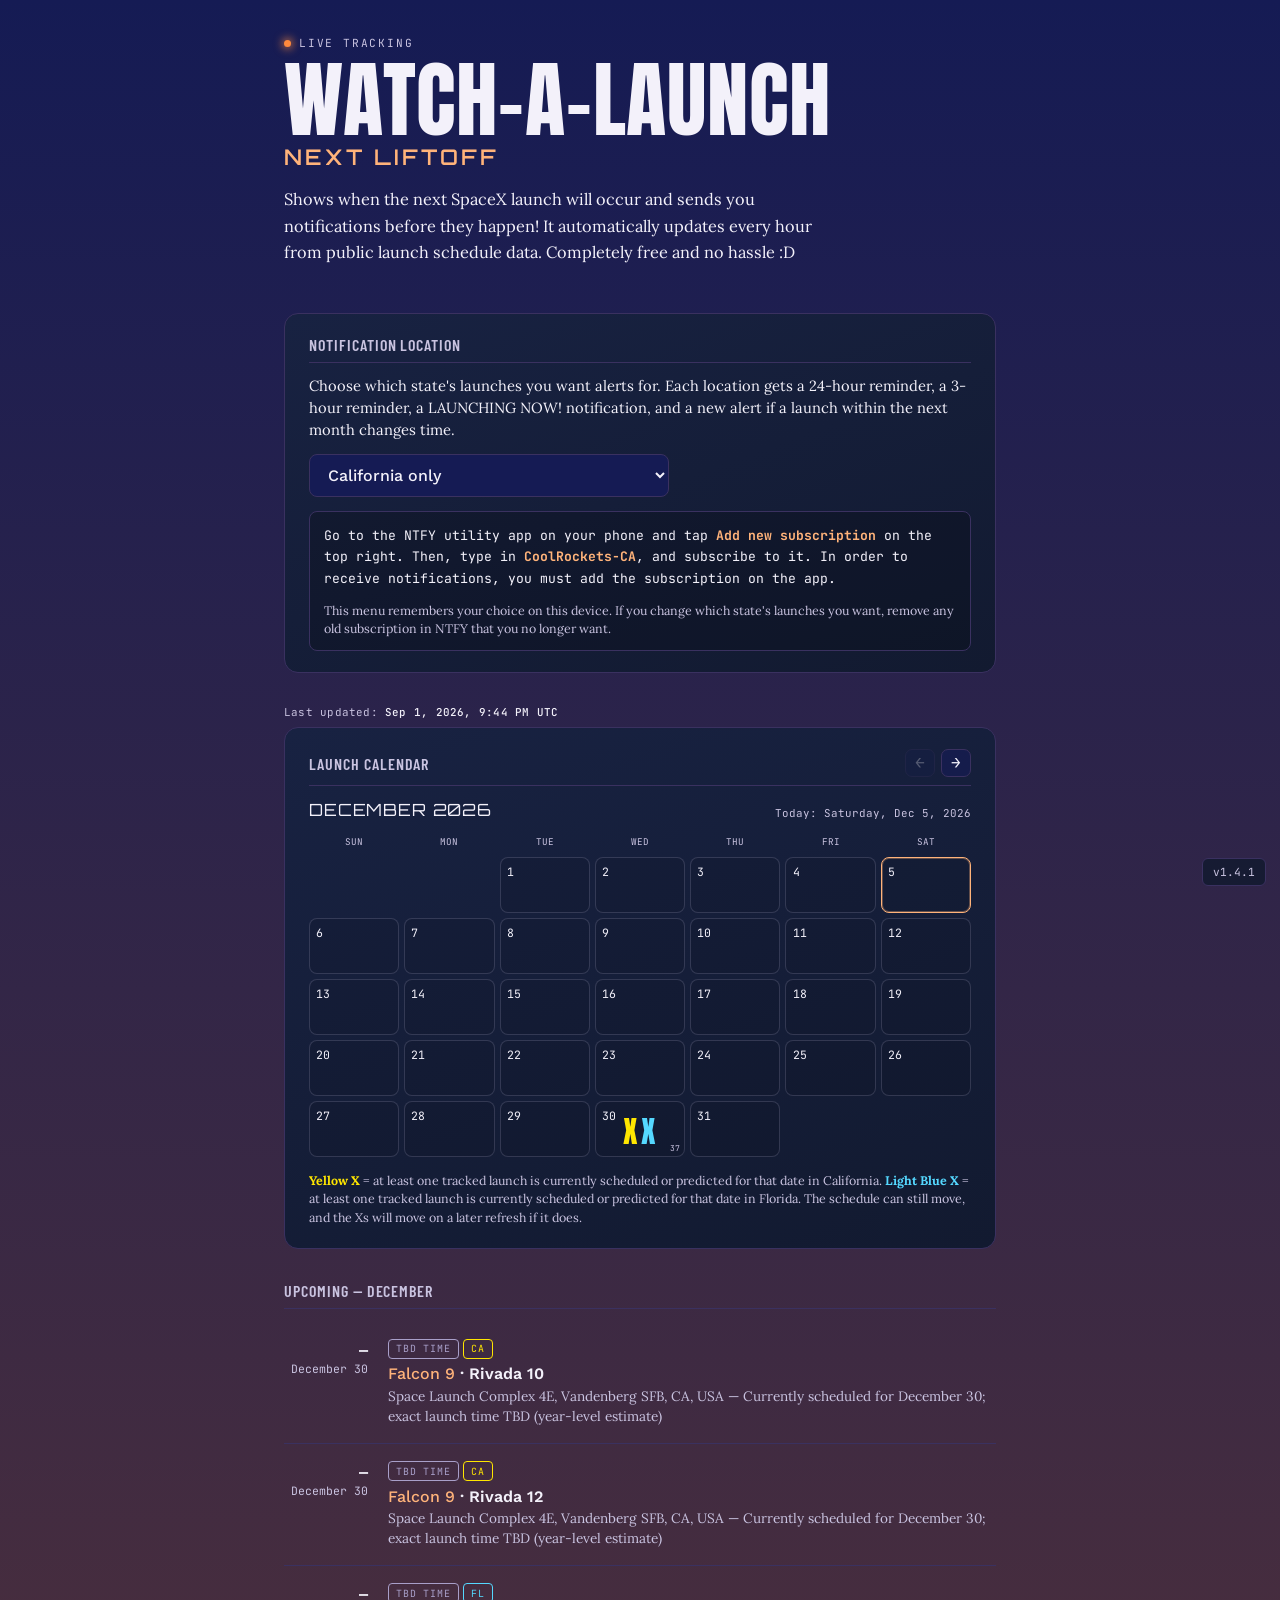
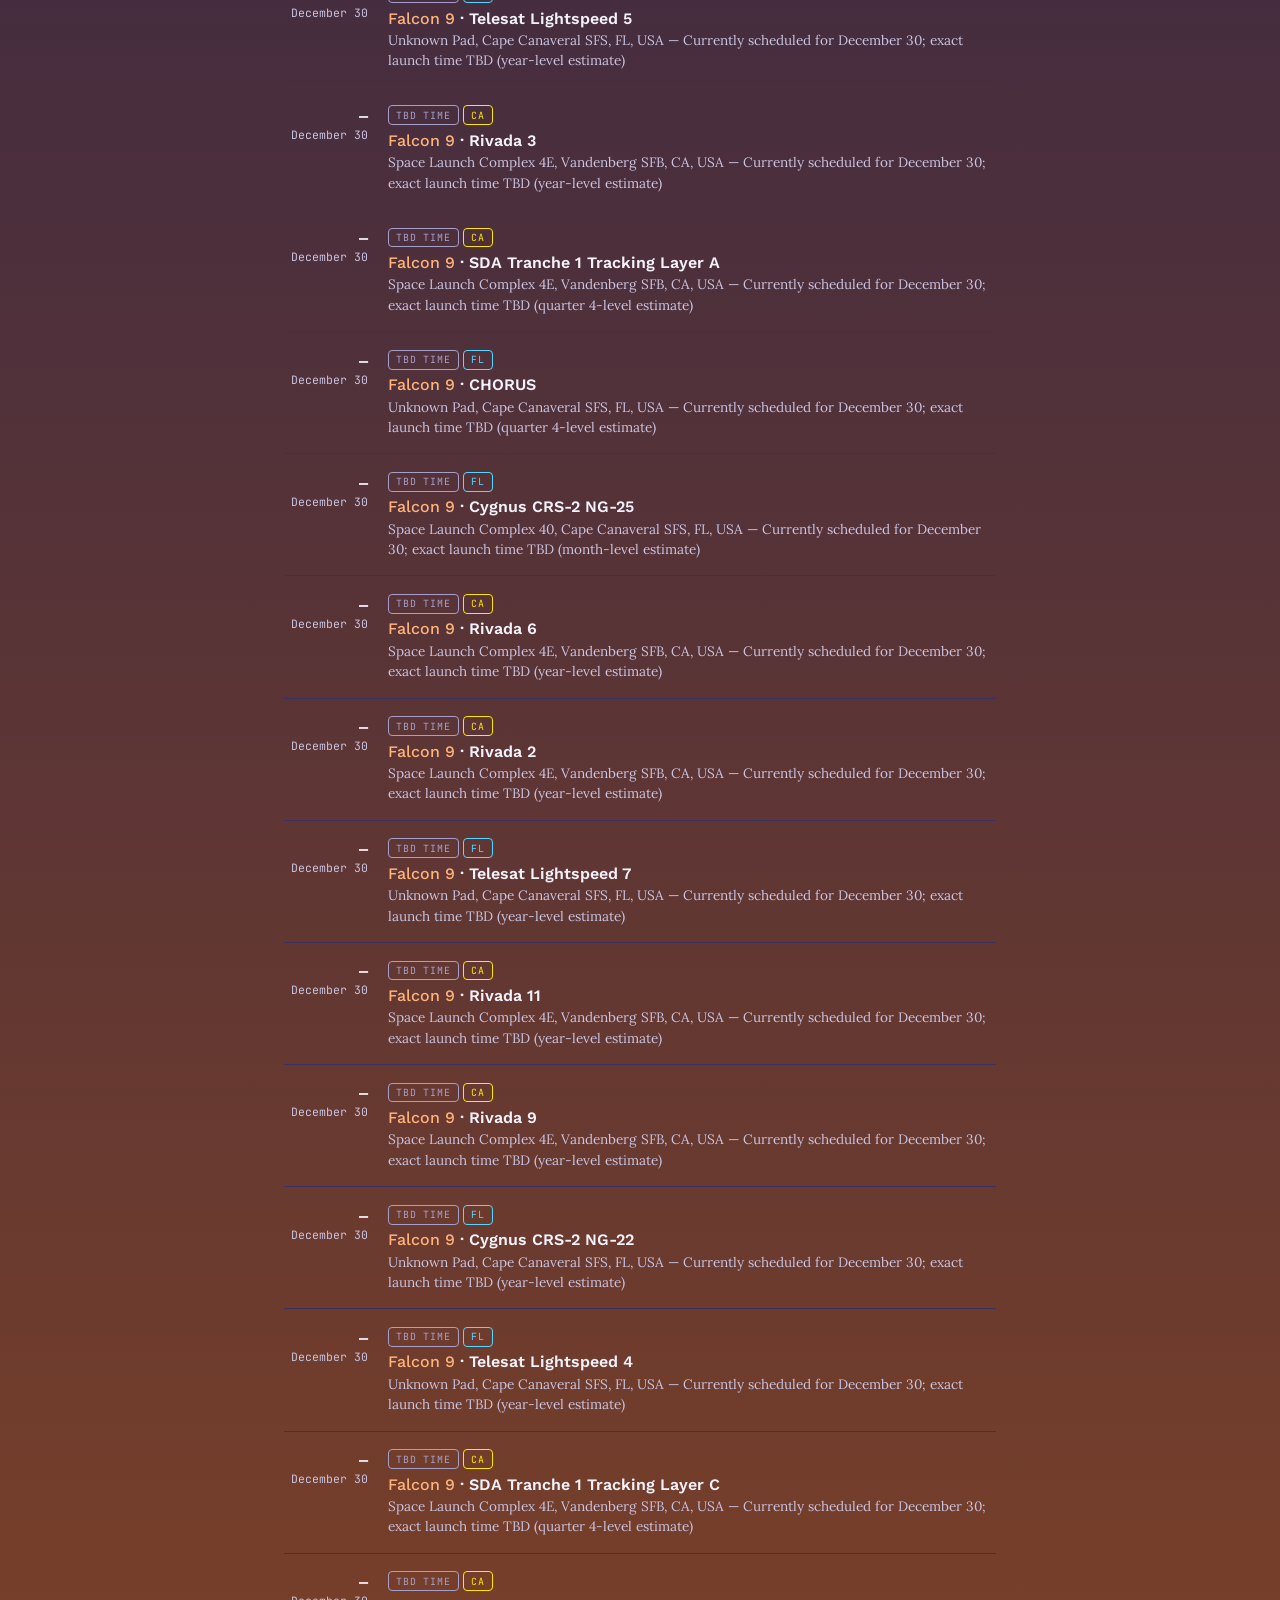
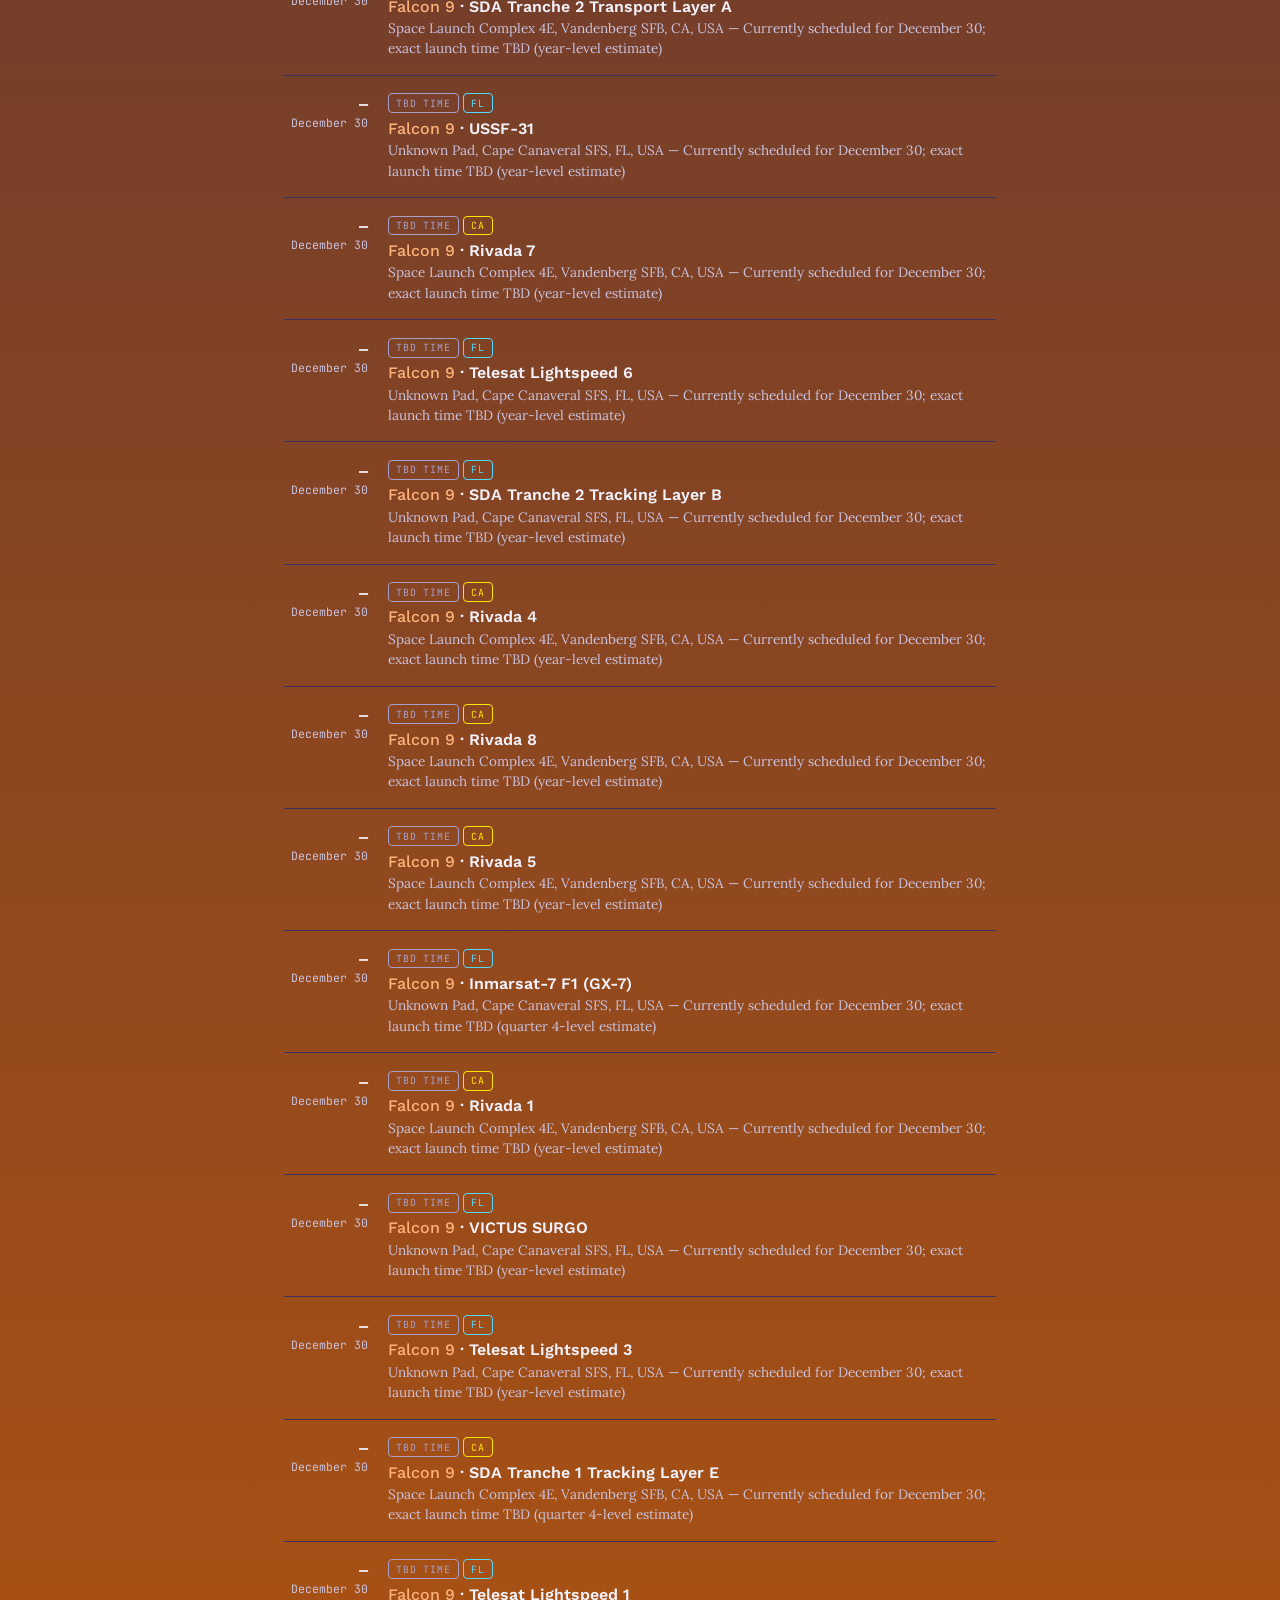
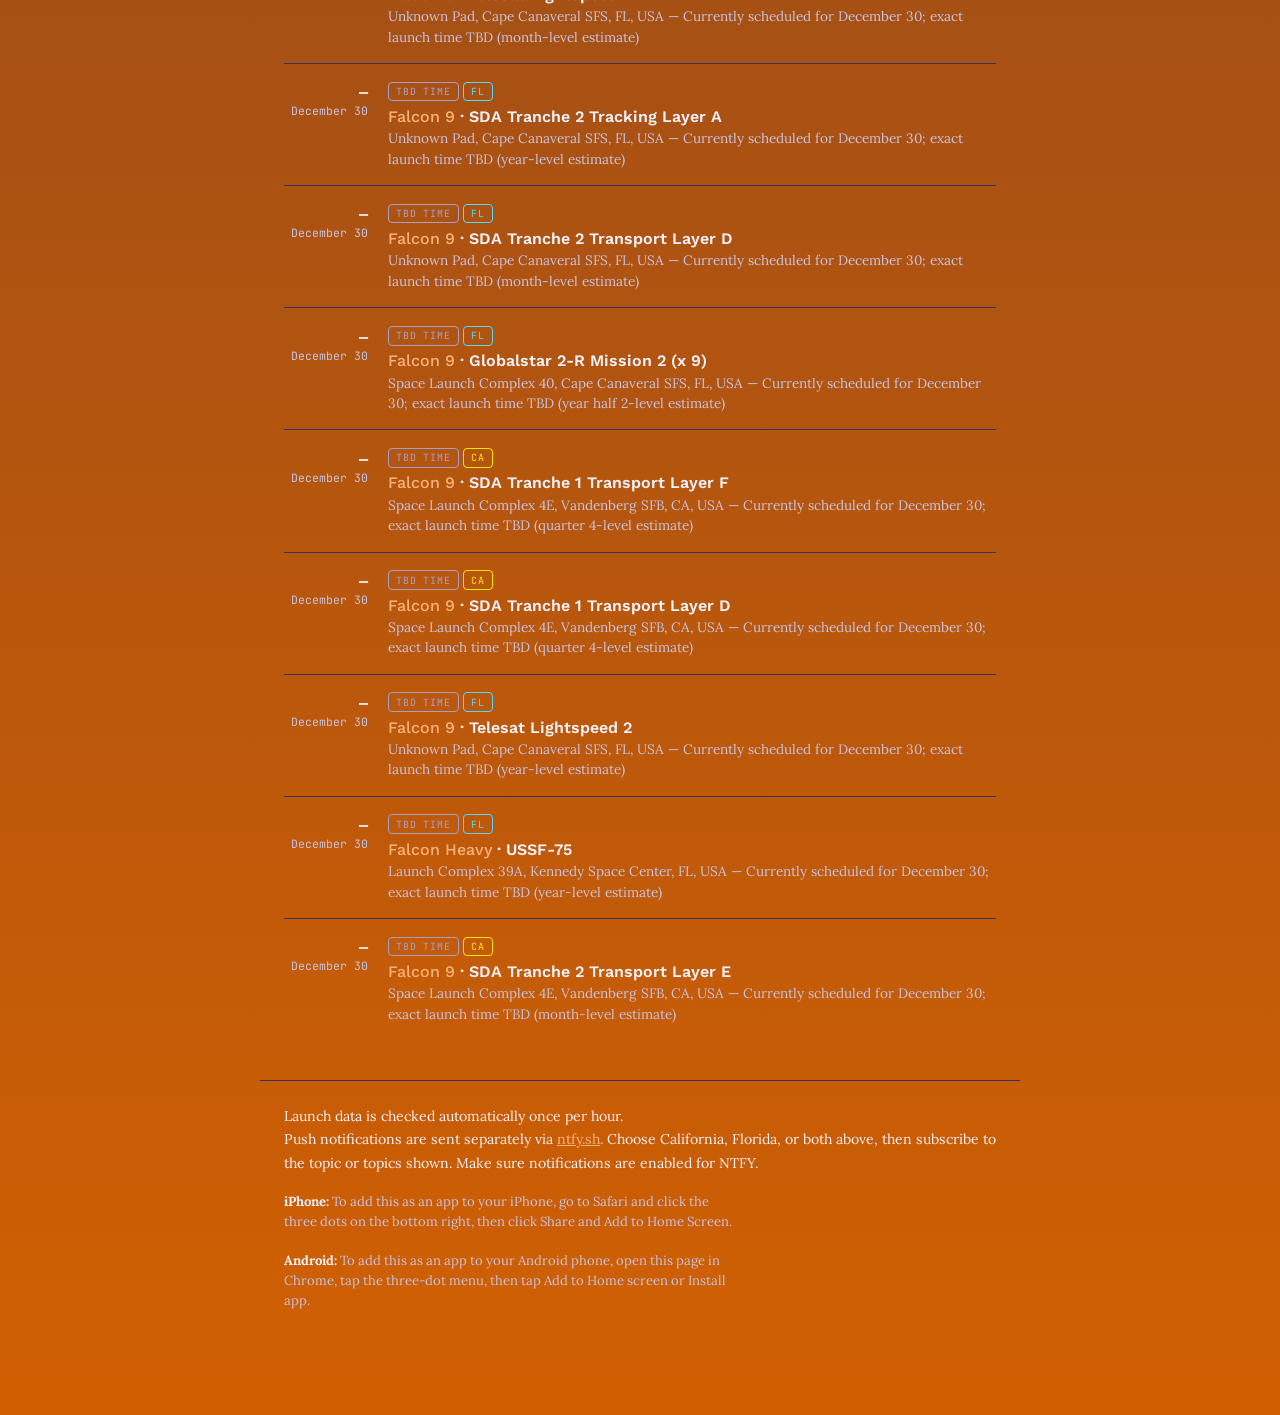
==== docs/index.html @ f9bcf212 "Add forward-only calendar month navigation" ====
<!DOCTYPE html>
<html lang="en">
<head>
<meta charset="UTF-8">
<meta name="viewport" content="width=device-width, initial-scale=1, viewport-fit=cover">
<title>Watch-A-Launch</title>
<meta name="description" content="Track upcoming SpaceX launches and get California or Florida launch notifications.">
<meta name="theme-color" content="#151B54">
<link rel="manifest" href="manifest.json">
<link rel="icon" href="launch-photo.png" type="image/png">
<link rel="apple-touch-icon" href="launch-photo.png">
<link rel="preconnect" href="https://fonts.googleapis.com">
<link rel="preconnect" href="https://fonts.gstatic.com" crossorigin>
<link href="https://fonts.googleapis.com/css2?family=Anton&family=Orbitron:wght@500;700&family=Barlow+Condensed:wght@500;600;700&family=JetBrains+Mono:wght@400;500;700&family=Work+Sans:wght@400;500;600&family=Lora:ital,wght@0,400;0,600;1,400&display=swap" rel="stylesheet">
<style>
:root{--bg-top:#151B54;--bg-bottom:#d16002;--panel:#121A30;--panel-2:#182242;--hairline:#3a3160;--text:#F3F1FA;--muted:#C9C3E0;--confirmed:#3DDC97;--net:#FFC857;--tbd:#a89fc9;--ca:#FFE600;--fl:#55D8FF}
*{box-sizing:border-box}html,body{margin:0;padding:0}body{min-height:100vh;position:relative;padding-bottom:5rem;color:var(--text);background:linear-gradient(180deg,var(--bg-top) 0%,var(--bg-bottom) 100%);font-family:'Work Sans',system-ui,sans-serif;-webkit-font-smoothing:antialiased}
.stars{position:fixed;inset:0;z-index:0;pointer-events:none;background-image:radial-gradient(1px 1px at 20% 15%,rgba(255,255,255,.45) 0,transparent 40%),radial-gradient(1px 1px at 70% 8%,rgba(255,255,255,.3) 0,transparent 40%),radial-gradient(1.5px 1.5px at 40% 25%,rgba(255,255,255,.35) 0,transparent 40%),radial-gradient(1px 1px at 85% 20%,rgba(255,255,255,.25) 0,transparent 40%),radial-gradient(1px 1px at 55% 35%,rgba(255,255,255,.3) 0,transparent 40%),radial-gradient(1px 1px at 10% 45%,rgba(255,255,255,.2) 0,transparent 40%),radial-gradient(1px 1px at 90% 55%,rgba(255,255,255,.18) 0,transparent 40%);background-repeat:no-repeat}
header,.hero,.prefs,.calendar-wrap,main,footer{max-width:760px;position:relative;z-index:1;margin-left:auto;margin-right:auto}header{padding:2.25rem 1.5rem .5rem}.hero,.prefs,.calendar-wrap{padding:0 1.5rem}.hero{margin-top:1.5rem}.prefs,.calendar-wrap{margin-top:2rem}main{margin-top:2rem;padding:0 1.5rem}
.eyebrow{display:flex;align-items:center;gap:.5rem;margin-bottom:.6rem;color:var(--muted);font-family:'JetBrains Mono',monospace;font-size:.7rem;letter-spacing:.16em;text-transform:uppercase}.eyebrow::before{content:"";width:7px;height:7px;border-radius:50%;background:#ff8a3d;box-shadow:0 0 8px 2px rgba(255,138,61,.7);animation:pulse 2s ease-in-out infinite}@keyframes pulse{0%,100%{opacity:1}50%{opacity:.35}}
.app-title{margin:0 0 .3rem;color:var(--text);font-family:'Anton',sans-serif;font-size:clamp(3.2rem,13vw,5.2rem);font-weight:400;letter-spacing:.01em;line-height:.95;text-transform:uppercase}.liftoff-subtitle{margin:0 0 1rem;color:#ffb37a;font-family:'Orbitron',sans-serif;font-size:clamp(1rem,4vw,1.35rem);font-weight:600;letter-spacing:.14em;text-transform:uppercase}.sub{max-width:56ch;margin:0 0 .5rem;color:var(--text);font-family:'Lora',serif;font-size:1.02rem;line-height:1.6}
.hero-card,.prefs-card,.calendar-card{border:1px solid var(--hairline);border-radius:14px;background:linear-gradient(160deg,var(--panel-2),var(--panel))}.hero-card{position:relative;overflow:hidden;padding:1.5rem 1.5rem 1.3rem}.hero-card::after{content:"";position:absolute;inset:0;pointer-events:none;background:linear-gradient(100deg,transparent 40%,rgba(107,26,122,.18) 55%,transparent 70%)}.hero-label{color:var(--muted);font-family:'JetBrains Mono',monospace;font-size:.7rem;letter-spacing:.12em;text-transform:uppercase}.hero-mission{margin:.2rem 0 .9rem;font-family:'Barlow Condensed',sans-serif;font-size:1.5rem;font-weight:600;line-height:1.15}.clock{display:flex;flex-wrap:wrap;gap:.5rem;color:var(--text);font-family:'JetBrains Mono',monospace;font-size:clamp(1.6rem,8vw,2.6rem);font-weight:700;letter-spacing:.02em}.clock .unit{color:#ffb37a}.clock small{display:block;margin-top:.15em;color:var(--muted);font-family:'Work Sans',sans-serif;font-size:.32em;font-weight:500;letter-spacing:.08em;text-transform:uppercase}.hero-meta{display:flex;flex-wrap:wrap;gap:1.2rem;margin-top:1rem;color:var(--muted);font-family:'JetBrains Mono',monospace;font-size:.78rem}
.prefs-card,.calendar-card{padding:1.3rem 1.5rem}.section-title{margin:0 0 .8rem;padding-bottom:.5rem;border-bottom:1px solid var(--hairline);color:var(--muted);font-family:'Barlow Condensed',sans-serif;font-size:1rem;font-weight:600;letter-spacing:.06em;text-transform:uppercase}.prefs-help{margin:0 0 .8rem;color:var(--text);font-family:'Lora',serif;font-size:.92rem;line-height:1.5}.location-select{width:100%;max-width:360px;padding:.6rem 2.2rem .6rem .9rem;border:1px solid var(--hairline);border-radius:8px;color:var(--text);background-color:var(--bg-top);font-family:'Work Sans',sans-serif;font-size:1rem;font-weight:500}.prefs-result{margin-top:.9rem;padding:.8rem .9rem;border:1px solid var(--hairline);border-radius:8px;color:var(--text);background:rgba(0,0,0,.2);font-family:'JetBrains Mono',monospace;font-size:.82rem;line-height:1.65}.prefs-result strong{color:#ffb37a}.tiny-note{margin-top:.7rem;color:var(--muted);font-family:'Lora',serif;font-size:.78rem;line-height:1.45}
.calendar-last-updated{margin:0 auto .55rem;color:var(--muted);font-family:'JetBrains Mono',monospace;font-size:.68rem;letter-spacing:.02em}.calendar-last-updated strong{color:var(--text);font-weight:500}.calendar-title-row{display:flex;align-items:center;justify-content:space-between;gap:1rem;margin:0 0 .8rem;padding-bottom:.5rem;border-bottom:1px solid var(--hairline)}.calendar-title-row .section-title{margin:0;padding:0;border:0}.calendar-nav{display:flex;align-items:center;gap:.35rem}.calendar-arrow{width:30px;height:28px;display:inline-flex;align-items:center;justify-content:center;border:1px solid var(--hairline);border-radius:7px;color:var(--text);background:rgba(21,27,84,.65);font-family:'JetBrains Mono',monospace;font-size:1rem;line-height:1;cursor:pointer}.calendar-arrow:hover:not(:disabled){background:rgba(58,49,96,.8)}.calendar-arrow:disabled{opacity:.28;cursor:not-allowed}.calendar-head{display:flex;align-items:flex-end;justify-content:space-between;gap:1rem;margin-bottom:1rem}.calendar-month{font-family:'Orbitron',sans-serif;font-size:1.05rem;letter-spacing:.05em;text-transform:uppercase}.calendar-today{color:var(--muted);font-family:'JetBrains Mono',monospace;font-size:.68rem;text-align:right}.calendar-grid{display:grid;grid-template-columns:repeat(7,1fr);gap:5px}.weekday{padding-bottom:.25rem;color:var(--muted);font-family:'JetBrains Mono',monospace;font-size:.58rem;text-align:center;text-transform:uppercase}.day{min-height:56px;position:relative;overflow:hidden;padding:.38rem;border:1px solid rgba(201,195,224,.18);border-radius:8px;background:rgba(0,0,0,.08);font-family:'JetBrains Mono',monospace;font-size:.72rem}.day.blank{border-color:transparent;background:transparent}.day.today{border-color:#ffb37a;box-shadow:inset 0 0 0 1px rgba(255,179,122,.35)}.day-number{position:relative;z-index:3}.launch-marks{position:absolute;left:50%;top:54%;z-index:2;display:flex;align-items:center;justify-content:center;gap:3px;white-space:nowrap;transform:translate(-50%,-50%)}.launch-x{font-family:'Anton',sans-serif;font-size:1.9rem;line-height:1}.launch-x.ca{color:var(--ca)}.launch-x.fl{color:var(--fl)}.launch-count{position:absolute;right:4px;bottom:3px;z-index:3;color:var(--muted);font-family:'JetBrains Mono',monospace;font-size:.5rem}.calendar-legend{margin:.85rem 0 0;color:var(--muted);font-family:'Lora',serif;font-size:.78rem;line-height:1.5}.ca-text{color:var(--ca);font-weight:700}.fl-text{color:var(--fl);font-weight:700}
.card{display:grid;grid-template-columns:84px minmax(0,1fr);column-gap:1.1rem;padding:1rem 0;border-bottom:1px solid var(--hairline)}.card:last-child{border-bottom:none}.t-minus{padding-top:.15rem;color:var(--muted);font-family:'JetBrains Mono',monospace;font-size:.72rem;text-align:right;white-space:nowrap}.t-minus b{display:block;color:var(--text);font-size:.95rem}.card-main{min-width:0;padding-left:.15rem}.badge{display:inline-block;margin:0 .25rem .35rem 0;padding:.15rem .45rem;border:1px solid currentColor;border-radius:4px;font-family:'JetBrains Mono',monospace;font-size:.62rem;letter-spacing:.08em;text-transform:uppercase}.badge.confirmed{color:var(--confirmed)}.badge.net{color:var(--net)}.badge.tbd{color:var(--tbd)}.badge.ca{color:var(--ca)}.badge.fl{color:var(--fl)}.card-title{margin:0 0 .15rem;font-size:1rem;font-weight:600}.card-rocket{color:#ffb37a;font-weight:500}.card-detail{color:var(--muted);font-family:'Lora',serif;font-size:.85rem;line-height:1.5;overflow-wrap:anywhere}.empty{padding:1rem 0;color:var(--muted);font-family:'Lora',serif;font-size:.9rem}
footer{margin-top:2.5rem;padding:1.5rem;border-top:1px solid var(--hairline);color:var(--text);font-family:'Lora',serif;font-size:.88rem;line-height:1.65}footer a{color:#ffb37a}.install-help{max-width:56ch;margin:1.1rem 0 0;color:var(--muted);font-size:.82rem;line-height:1.5}.install-help strong{color:var(--text)}.version-badge{position:fixed;right:.9rem;bottom:.9rem;z-index:20;padding:.35rem .6rem;border:1px solid var(--hairline);border-radius:6px;color:var(--muted);background:rgba(18,26,48,.85);font-family:'JetBrains Mono',monospace;font-size:.7rem;cursor:pointer;user-select:none}
@media(max-width:480px){.calendar-card{padding:1rem}.day{min-height:48px;padding:.3rem}.launch-x{font-size:1.65rem}.calendar-today{max-width:130px}.card{grid-template-columns:74px minmax(0,1fr);column-gap:.85rem}}
</style>
</head>
<body>
<div class="stars" aria-hidden="true"></div>
<header><div class="eyebrow">Live tracking</div><h1 class="app-title">Watch-A-Launch</h1><h2 class="liftoff-subtitle">Next Liftoff</h2><p class="sub">Shows when the next SpaceX launch will occur and sends you notifications before they happen! It automatically updates every hour from public launch schedule data. Completely free and no hassle :D</p></header>
<div class="hero" id="hero"></div>
<div class="prefs"><div class="prefs-card"><div class="section-title">Notification location</div><p class="prefs-help">Choose which state's launches you want alerts for. Each location gets a 24-hour reminder, a 3-hour reminder, a LAUNCHING NOW! notification, and a new alert if a launch within the next month changes time.</p><select class="location-select" id="locationSelect" aria-label="Choose launch notification state"><option value="CA">California only</option><option value="FL">Florida only</option><option value="BOTH">California + Florida</option></select><div class="prefs-result" id="prefsResult"></div></div></div>
<div class="calendar-wrap"><div class="calendar-last-updated" id="calendarLastUpdated">Last updated: loading…</div><div class="calendar-card"><div class="calendar-title-row"><div class="section-title">Launch calendar</div><div class="calendar-nav" aria-label="Calendar month navigation"><button class="calendar-arrow" id="calendarPrev" type="button" aria-label="Previous month">&#8592;</button><button class="calendar-arrow" id="calendarNext" type="button" aria-label="Next month">&#8594;</button></div></div><div class="calendar-head"><div class="calendar-month" id="calendarMonth">Loading…</div><div class="calendar-today" id="calendarToday"></div></div><div class="calendar-grid" id="calendarGrid"></div><p class="calendar-legend"><span class="ca-text">Yellow X</span> = at least one tracked launch is currently scheduled or predicted for that date in California. <span class="fl-text">Light Blue X</span> = at least one tracked launch is currently scheduled or predicted for that date in Florida. The schedule can still move, and the Xs will move on a later refresh if it does.</p></div></div>
<main><div class="section-title" id="upcomingTitle">Upcoming</div><div id="list"></div></main>
<footer><div id="feed-meta">Loading schedule…</div><div>Push notifications are sent separately via <a href="https://ntfy.sh" target="_blank" rel="noopener">ntfy.sh</a>. Choose California, Florida, or both above, then subscribe to the topic or topics shown. Make sure notifications are enabled for NTFY.</div><p class="install-help"><strong>iPhone:</strong> To add this as an app to your iPhone, go to Safari and click the three dots on the bottom right, then click Share and Add to Home Screen.<br><br><strong>Android:</strong> To add this as an app to your Android phone, open this page in Chrome, tap the three-dot menu, then tap Add to Home screen or Install app.</p></footer>
<div class="version-badge" id="versionBadge" tabindex="0" role="button" aria-label="Open changelog">v1.4.1</div>
<script>
const FEED_URL='launches.json';
const BASE_TOPIC='CoolRockets';
let launchFeed=[];
let heroTimer=null;
let currentHeroUid=null;
let calendarViewDate=new Date(new Date().getFullYear(),new Date().getMonth(),1);
let calendarMaxDate=new Date(calendarViewDate);

function escapeHtml(value){return String(value??'').replace(/[&<>'\"]/g,c=>({'&':'&amp;','<':'&lt;','>':'&gt;',"'":'&#39;','\"':'&quot;'}[c]));}
function parseDate(value){if(!value)return null;const date=new Date(value);return Number.isNaN(date.getTime())?null:date;}
function fmtDelta(milliseconds){if(milliseconds<=0)return{launched:true};const seconds=Math.floor(milliseconds/1000);return{days:Math.floor(seconds/86400),hours:Math.floor((seconds%86400)/3600),mins:Math.floor((seconds%3600)/60),secs:seconds%60,launched:false};}
function pad(number){return String(number).padStart(2,'0');}
function locationTimeZone(locationCode){return locationCode==='FL'?'America/New_York':'America/Los_Angeles';}
function formatLastUpdated(date){return new Intl.DateTimeFormat('en-US',{month:'short',day:'numeric',year:'numeric',hour:'numeric',minute:'2-digit',timeZoneName:'short'}).format(date);}
function fmtLaunchTime(launch){const launchDate=parseDate(launch.launch_time_utc);if(!launchDate)return launch.time_description||'Exact time TBD';return new Intl.DateTimeFormat('en-US',{timeZone:locationTimeZone(launch.location_code),weekday:'long',month:'long',day:'numeric',year:'numeric',hour:'numeric',minute:'2-digit',timeZoneName:'short'}).format(launchDate);}
function statusBadge(launch){if(!launch.launch_time_utc)return'<span class="badge tbd">TBD time</span>';if(launch.is_net)return'<span class="badge net">NET</span>';return'<span class="badge confirmed">Confirmed</span>';}
function locationBadge(launch){if(launch.location_code==='CA')return'<span class="badge ca">CA</span>';if(launch.location_code==='FL')return'<span class="badge fl">FL</span>';return'';}
function getNextUpcomingLaunch(){const now=new Date();return launchFeed.filter(launch=>{const d=parseDate(launch.launch_time_utc);return d&&d>now;}).sort((a,b)=>parseDate(a.launch_time_utc)-parseDate(b.launch_time_utc))[0];}
function renderHero(next){const hero=document.getElementById('hero');if(heroTimer){clearInterval(heroTimer);heroTimer=null;}if(!next){currentHeroUid=null;hero.innerHTML='';return;}currentHeroUid=next.uid||`${next.rocket}-${next.mission}-${next.launch_time_utc}`;hero.innerHTML=`<div class="hero-card"><div class="hero-label">Next tracked launch</div><div class="hero-mission">${escapeHtml(next.rocket)} &middot; ${escapeHtml(next.mission)}</div><div class="clock" id="hero-clock"></div><div class="hero-meta"><span>${escapeHtml(next.site||'')}</span><span>${escapeHtml(fmtLaunchTime(next))}</span></div></div>`;const clock=document.getElementById('hero-clock');function tick(){const launchDate=parseDate(next.launch_time_utc);if(!launchDate){clock.innerHTML='<span class="unit">EXACT TIME TBD</span>';return;}const delta=fmtDelta(launchDate-new Date());if(delta.launched){clock.innerHTML='<span class="unit">LIFTOFF WINDOW OPEN</span>';return;}clock.innerHTML=`<span><span class="unit">${delta.days}</span><small>days</small></span><span><span class="unit">${pad(delta.hours)}</span><small>hrs</small></span><span><span class="unit">${pad(delta.mins)}</span><small>min</small></span><span><span class="unit">${pad(delta.secs)}</span><small>sec</small></span>`;}tick();heroTimer=setInterval(tick,1000);}

function localDateKey(date){const y=date.getFullYear();const m=String(date.getMonth()+1).padStart(2,'0');const d=String(date.getDate()).padStart(2,'0');return`${y}-${m}-${d}`;}
function monthKeyForDate(date){return`${date.getFullYear()}-${String(date.getMonth()+1).padStart(2,'0')}`;}
function currentMonthKey(){return monthKeyForDate(new Date());}
function nextMonthDate(now=new Date()){return new Date(now.getFullYear(),now.getMonth()+1,1);}
function nextMonthKey(now=new Date()){return monthKeyForDate(nextMonthDate(now));}
function monthName(date){return new Intl.DateTimeFormat('en-US',{month:'long'}).format(date);}
function isInLastFiveDaysOfMonth(now=new Date()){const lastDay=new Date(now.getFullYear(),now.getMonth()+1,0).getDate();return now.getDate()>=lastDay-4;}
function launchIsStillUpcoming(launch){const now=new Date();const launchDate=parseDate(launch.launch_time_utc);if(launchDate)return launchDate>now;if(launch.scheduled_date)return launch.scheduled_date>=localDateKey(now);return false;}
function launchIsInMonth(launch,key){return Boolean(launch.scheduled_date&&launch.scheduled_date.slice(0,7)===key);}
function sortLaunches(a,b){return(a.launch_time_utc||a.scheduled_date||'').localeCompare(b.launch_time_utc||b.scheduled_date||'');}
function renderList(launches,emptyMessage='No tracked launches scheduled for the rest of this month yet.'){const list=document.getElementById('list');if(!launches.length){list.innerHTML=`<div class="empty">${escapeHtml(emptyMessage)}</div>`;return;}list.innerHTML=launches.map(launch=>{let tMinus='&mdash;';const launchDate=parseDate(launch.launch_time_utc);if(launchDate){const delta=fmtDelta(launchDate-new Date());tMinus=delta.launched?'Now':(delta.days>0?`T&minus;${delta.days}d ${delta.hours}h`:`T&minus;${delta.hours}h ${delta.mins}m`);}return`<div class="card"><div class="t-minus"><b>${tMinus}</b>${escapeHtml(launch.date_text||'')}</div><div class="card-main">${statusBadge(launch)}${locationBadge(launch)}<div class="card-title"><span class="card-rocket">${escapeHtml(launch.rocket)}</span> &middot; ${escapeHtml(launch.mission)}</div><div class="card-detail">${escapeHtml(launch.site||'')}${launch.time_description?' — '+escapeHtml(launch.time_description):''}</div></div></div>`;}).join('');}
function renderUpcoming(){const now=new Date();const currentKey=currentMonthKey();const currentUpcoming=launchFeed.filter(launch=>launchIsInMonth(launch,currentKey)&&launchIsStillUpcoming(launch)).sort(sortLaunches);const shouldIncludeNextMonth=isInLastFiveDaysOfMonth(now)&&currentUpcoming.length===0;let launches=currentUpcoming;let title=`Upcoming — ${monthName(now)}`;let emptyMessage=`No tracked launches scheduled for the rest of ${monthName(now)} yet.`;if(shouldIncludeNextMonth){const nextDate=nextMonthDate(now);const nextKey=nextMonthKey(now);const nextUpcoming=launchFeed.filter(launch=>launchIsInMonth(launch,nextKey)&&launchIsStillUpcoming(launch)).sort(sortLaunches);launches=nextUpcoming;title=`Upcoming — ${monthName(now)} and ${monthName(nextDate)}`;emptyMessage=`No tracked launches scheduled for the rest of ${monthName(now)} or ${monthName(nextDate)} yet.`;}document.getElementById('upcomingTitle').textContent=title;renderList(launches,emptyMessage);}

function topicsForPreference(preference){if(preference==='CA')return[`${BASE_TOPIC}-CA`];if(preference==='FL')return[`${BASE_TOPIC}-FL`];return[`${BASE_TOPIC}-CA`,`${BASE_TOPIC}-FL`];}
function updatePrefsResult(){const preference=document.getElementById('locationSelect').value;localStorage.setItem('watchALaunchLocationPreference',preference);const topics=topicsForPreference(preference);let instructions;if(preference==='CA'||preference==='FL'){instructions=`Go to the NTFY utility app on your phone and tap <strong>Add new subscription</strong> on the top right. Then, type in <strong>${escapeHtml(topics[0])}</strong>, and subscribe to it. In order to receive notifications, you must add the subscription on the app.`;}else{instructions=`Go to the NTFY utility app on your phone and tap <strong>Add new subscription</strong> on the top right. Then, subscribe to both <strong>${escapeHtml(topics[0])}</strong> and <strong>${escapeHtml(topics[1])}</strong>. In order to receive notifications, you must add both subscriptions on the app.`;}document.getElementById('prefsResult').innerHTML=`${instructions}<div class="tiny-note">This menu remembers your choice on this device. If you change which state's launches you want, remove any old subscription in NTFY that you no longer want.</div>`;}
const locationSelect=document.getElementById('locationSelect');const savedPreference=localStorage.getItem('watchALaunchLocationPreference');if(['CA','FL','BOTH'].includes(savedPreference))locationSelect.value=savedPreference;locationSelect.addEventListener('change',updatePrefsResult);updatePrefsResult();

function firstOfMonth(date){return new Date(date.getFullYear(),date.getMonth(),1);}
function monthNumber(date){return date.getFullYear()*12+date.getMonth();}
function dateFromScheduledDate(value){if(!/^\d{4}-\d{2}-\d{2}$/.test(value||''))return null;const parts=value.split('-').map(Number);return new Date(parts[0],parts[1]-1,1);}
function furthestAvailableCalendarMonth(){const current=firstOfMonth(new Date());let furthest=current;for(const launch of launchFeed){const candidate=dateFromScheduledDate(launch.scheduled_date);if(candidate&&monthNumber(candidate)>monthNumber(furthest))furthest=candidate;}return furthest;}
function syncCalendarBounds(){const current=firstOfMonth(new Date());calendarMaxDate=furthestAvailableCalendarMonth();if(monthNumber(calendarMaxDate)<monthNumber(current))calendarMaxDate=current;if(monthNumber(calendarViewDate)<monthNumber(current))calendarViewDate=current;if(monthNumber(calendarViewDate)>monthNumber(calendarMaxDate))calendarViewDate=new Date(calendarMaxDate);}
function updateCalendarButtons(){const current=firstOfMonth(new Date());const previous=document.getElementById('calendarPrev');const next=document.getElementById('calendarNext');previous.disabled=monthNumber(calendarViewDate)<=monthNumber(current);next.disabled=monthNumber(calendarViewDate)>=monthNumber(calendarMaxDate);}
function moveCalendar(direction){syncCalendarBounds();const candidate=new Date(calendarViewDate.getFullYear(),calendarViewDate.getMonth()+direction,1);const current=firstOfMonth(new Date());if(monthNumber(candidate)<monthNumber(current)||monthNumber(candidate)>monthNumber(calendarMaxDate))return;calendarViewDate=candidate;renderCalendar(launchFeed);}

document.getElementById('calendarPrev').addEventListener('click',()=>moveCalendar(-1));
document.getElementById('calendarNext').addEventListener('click',()=>moveCalendar(1));

function renderCalendar(launches){syncCalendarBounds();const now=new Date();const year=calendarViewDate.getFullYear();const month=calendarViewDate.getMonth();const viewingCurrentMonth=monthNumber(calendarViewDate)===monthNumber(firstOfMonth(now));document.getElementById('calendarMonth').textContent=new Intl.DateTimeFormat('en-US',{month:'long',year:'numeric'}).format(calendarViewDate);document.getElementById('calendarToday').textContent=viewingCurrentMonth?`Today: ${new Intl.DateTimeFormat('en-US',{weekday:'long',month:'short',day:'numeric',year:'numeric'}).format(now)}`:'';const marks={};launches.forEach(launch=>{if(!launch.scheduled_date||!['CA','FL'].includes(launch.location_code))return;if(!marks[launch.scheduled_date])marks[launch.scheduled_date]={CA:0,FL:0};marks[launch.scheduled_date][launch.location_code]+=1;});const firstDay=new Date(year,month,1).getDay();const daysInMonth=new Date(year,month+1,0).getDate();const cells=['Sun','Mon','Tue','Wed','Thu','Fri','Sat'].map(day=>`<div class="weekday">${day}</div>`);for(let blank=0;blank<firstDay;blank+=1)cells.push('<div class="day blank" aria-hidden="true"></div>');const todayKey=localDateKey(now);for(let day=1;day<=daysInMonth;day+=1){const key=`${year}-${String(month+1).padStart(2,'0')}-${String(day).padStart(2,'0')}`;const dayMarks=marks[key]||{CA:0,FL:0};const total=dayMarks.CA+dayMarks.FL;const x=[];if(dayMarks.CA>0)x.push('<span class="launch-x ca" title="California launch">X</span>');if(dayMarks.FL>0)x.push('<span class="launch-x fl" title="Florida launch">X</span>');const todayClass=viewingCurrentMonth&&key===todayKey?' today':'';cells.push(`<div class="day${todayClass}"><span class="day-number">${day}</span>${x.length?`<span class="launch-marks">${x.join('')}</span>`:''}${total>2?`<span class="launch-count">${total}</span>`:''}</div>`);}document.getElementById('calendarGrid').innerHTML=cells.join('');updateCalendarButtons();}

function refreshLocalDisplay(){syncCalendarBounds();renderCalendar(launchFeed);renderUpcoming();const nextLaunch=getNextUpcomingLaunch();const nextUid=nextLaunch?(nextLaunch.uid||`${nextLaunch.rocket}-${nextLaunch.mission}-${nextLaunch.launch_time_utc}`):null;if(nextUid!==currentHeroUid)renderHero(nextLaunch);}
setInterval(refreshLocalDisplay,60*1000);

function loadFeed(){fetch(`${FEED_URL}?t=${Date.now()}`,{cache:'no-store'}).then(response=>{if(!response.ok)throw new Error(`HTTP ${response.status}`);return response.json();}).then(data=>{launchFeed=Array.isArray(data.launches)?data.launches:[];syncCalendarBounds();renderHero(getNextUpcomingLaunch());renderUpcoming();renderCalendar(launchFeed);const calendarUpdated=document.getElementById('calendarLastUpdated');const updatedDate=parseDate(data.generated_at_utc);if(updatedDate){calendarUpdated.innerHTML=`Last updated: <strong>${escapeHtml(formatLastUpdated(updatedDate))}</strong>`;}else{calendarUpdated.textContent='Last updated: unavailable';}document.getElementById('feed-meta').textContent='Launch data is checked automatically once per hour.';}).catch(error=>{document.getElementById('list').innerHTML='<div class="empty">Could not load the launch schedule right now.</div>';document.getElementById('feed-meta').textContent='';document.getElementById('calendarLastUpdated').textContent='Last updated: unavailable';calendarViewDate=firstOfMonth(new Date());calendarMaxDate=new Date(calendarViewDate);renderCalendar([]);console.error(error);});}

const versionBadge=document.getElementById('versionBadge');
function openChangelog(){window.location.href='changelog.html';}
versionBadge.addEventListener('click',openChangelog);
versionBadge.addEventListener('keydown',event=>{if(event.key==='Enter'||event.key===' '){event.preventDefault();openChangelog();}});

loadFeed();
setInterval(loadFeed,60*60*1000);
if('serviceWorker' in navigator){window.addEventListener('load',()=>{navigator.serviceWorker.register('sw.js').catch(()=>{});});}
</script>
</body>
</html>
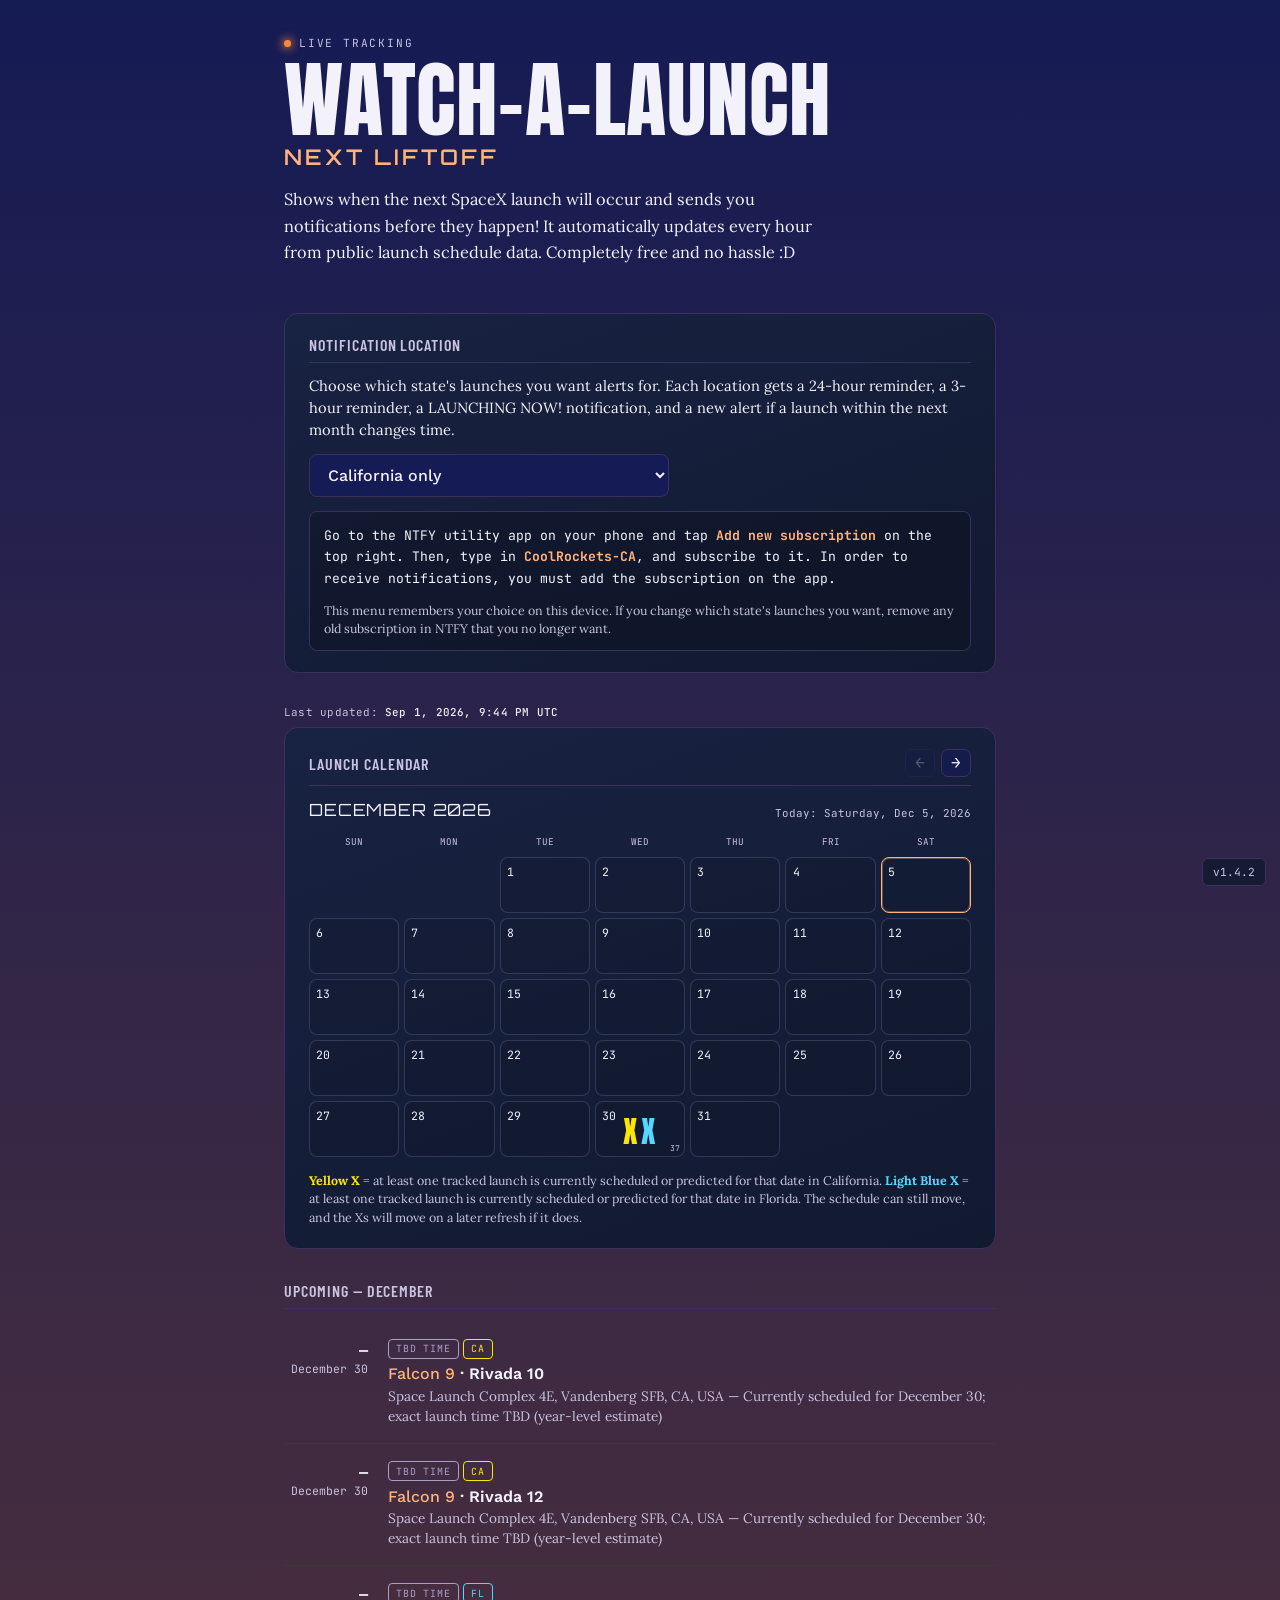
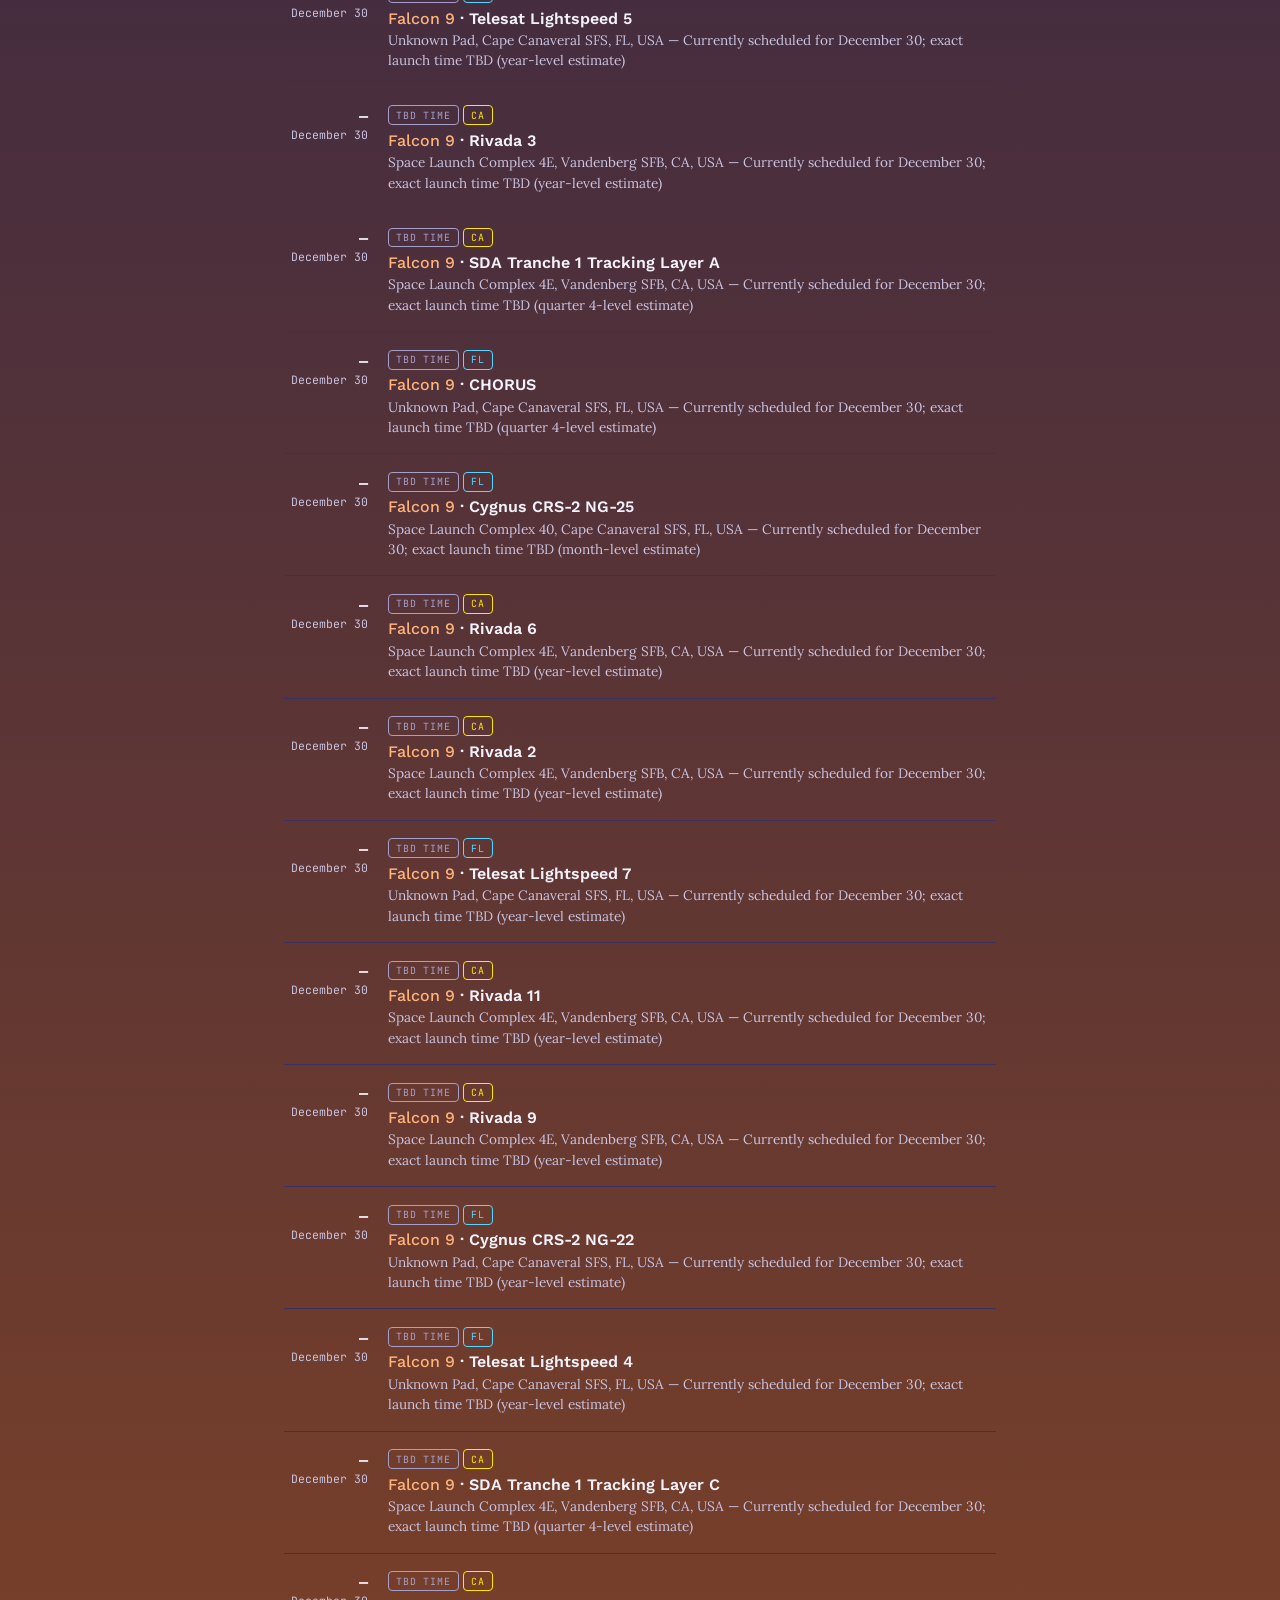
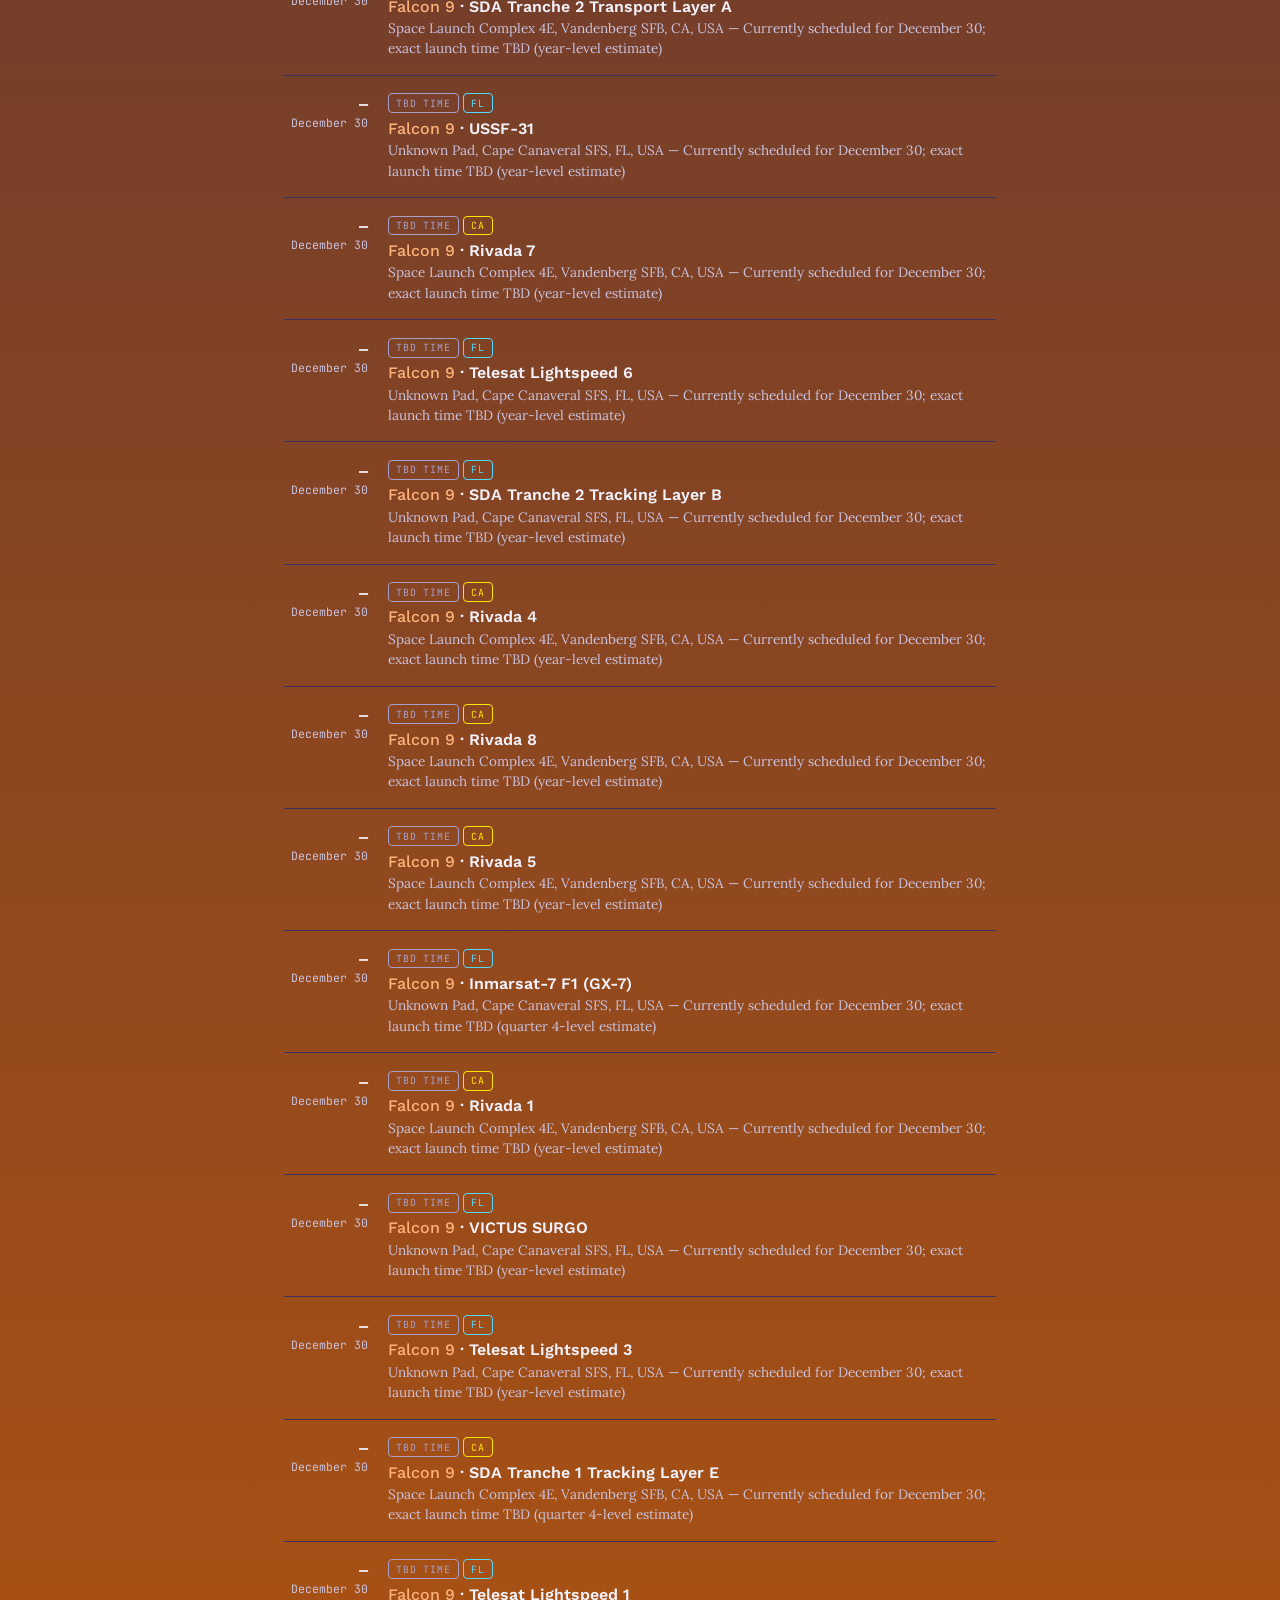
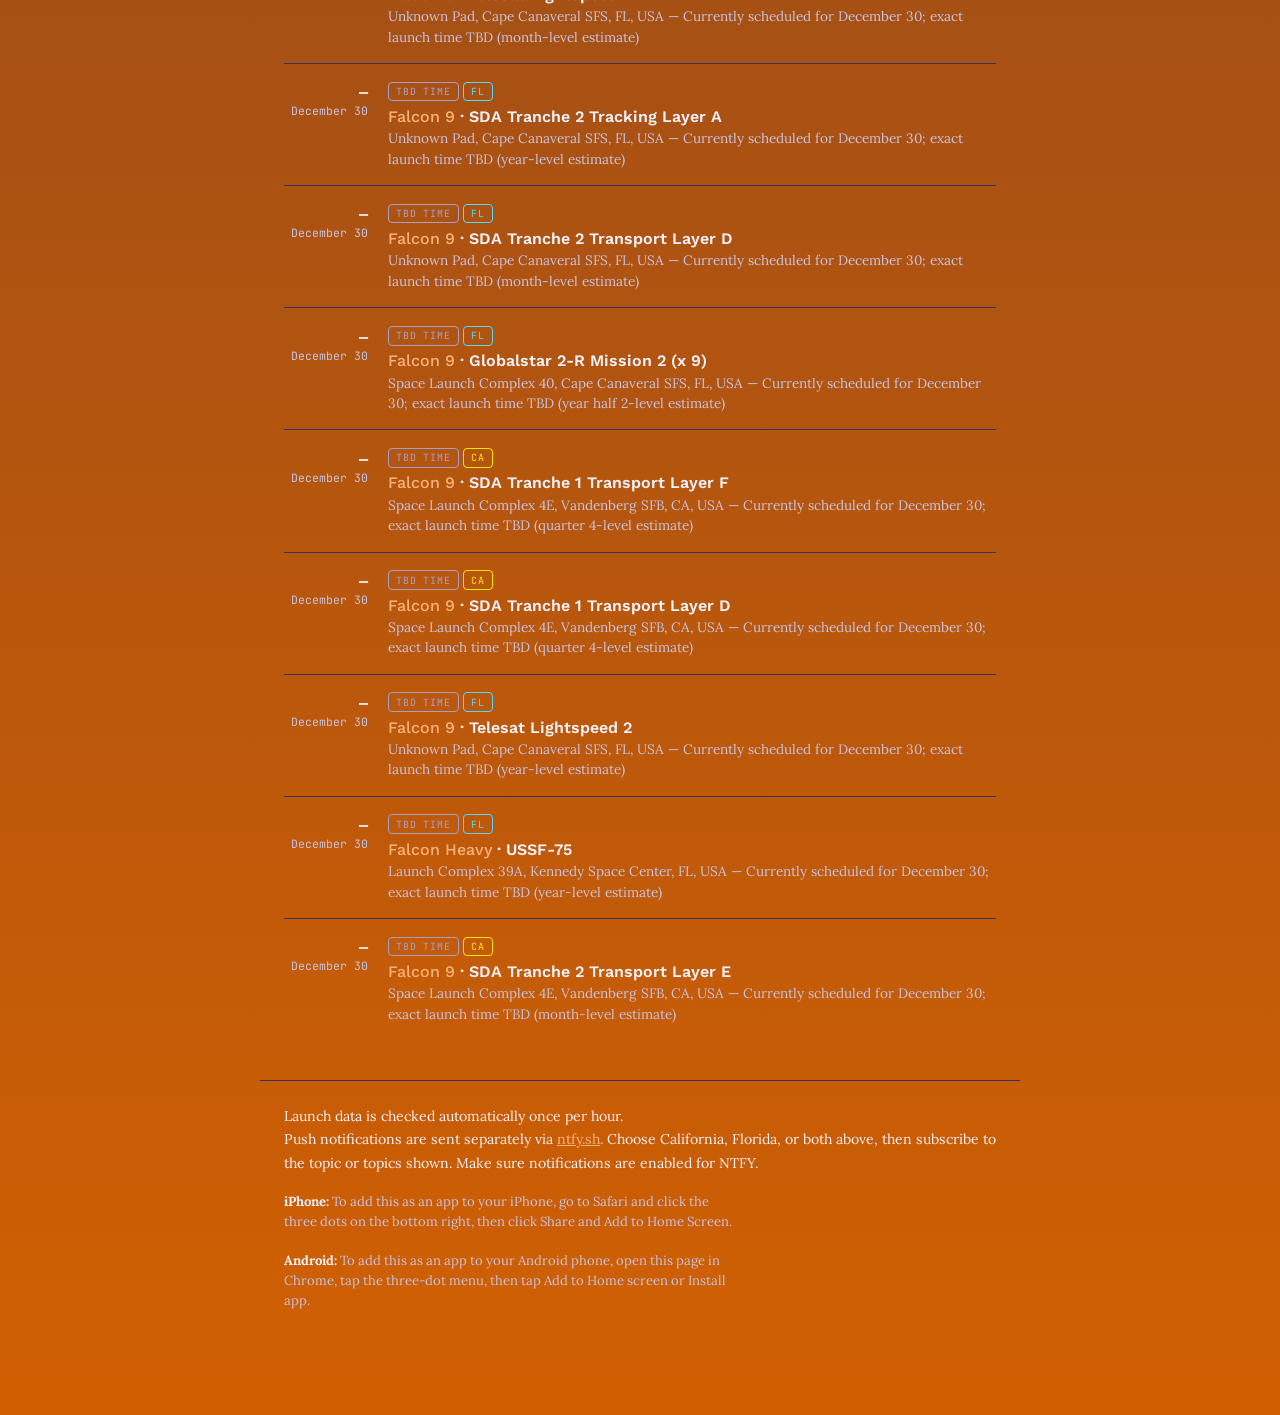
==== commit 3c97f590: "Release v1.4.2 calendar month navigation" ====
--- a/docs/index.html
+++ b/docs/index.html
@@ -35,7 +35,7 @@
 <div class="calendar-wrap"><div class="calendar-last-updated" id="calendarLastUpdated">Last updated: loading…</div><div class="calendar-card"><div class="calendar-title-row"><div class="section-title">Launch calendar</div><div class="calendar-nav" aria-label="Calendar month navigation"><button class="calendar-arrow" id="calendarPrev" type="button" aria-label="Previous month">&#8592;</button><button class="calendar-arrow" id="calendarNext" type="button" aria-label="Next month">&#8594;</button></div></div><div class="calendar-head"><div class="calendar-month" id="calendarMonth">Loading…</div><div class="calendar-today" id="calendarToday"></div></div><div class="calendar-grid" id="calendarGrid"></div><p class="calendar-legend"><span class="ca-text">Yellow X</span> = at least one tracked launch is currently scheduled or predicted for that date in California. <span class="fl-text">Light Blue X</span> = at least one tracked launch is currently scheduled or predicted for that date in Florida. The schedule can still move, and the Xs will move on a later refresh if it does.</p></div></div>
 <main><div class="section-title" id="upcomingTitle">Upcoming</div><div id="list"></div></main>
 <footer><div id="feed-meta">Loading schedule…</div><div>Push notifications are sent separately via <a href="https://ntfy.sh" target="_blank" rel="noopener">ntfy.sh</a>. Choose California, Florida, or both above, then subscribe to the topic or topics shown. Make sure notifications are enabled for NTFY.</div><p class="install-help"><strong>iPhone:</strong> To add this as an app to your iPhone, go to Safari and click the three dots on the bottom right, then click Share and Add to Home Screen.<br><br><strong>Android:</strong> To add this as an app to your Android phone, open this page in Chrome, tap the three-dot menu, then tap Add to Home screen or Install app.</p></footer>
-<div class="version-badge" id="versionBadge" tabindex="0" role="button" aria-label="Open changelog">v1.4.1</div>
+<div class="version-badge" id="versionBadge" tabindex="0" role="button" aria-label="Open changelog">v1.4.2</div>
 <script>
 const FEED_URL='launches.json';
 const BASE_TOPIC='CoolRockets';
@@ -102,4 +102,4 @@
 if('serviceWorker' in navigator){window.addEventListener('load',()=>{navigator.serviceWorker.register('sw.js').catch(()=>{});});}
 </script>
 </body>
-</html>
+</html>
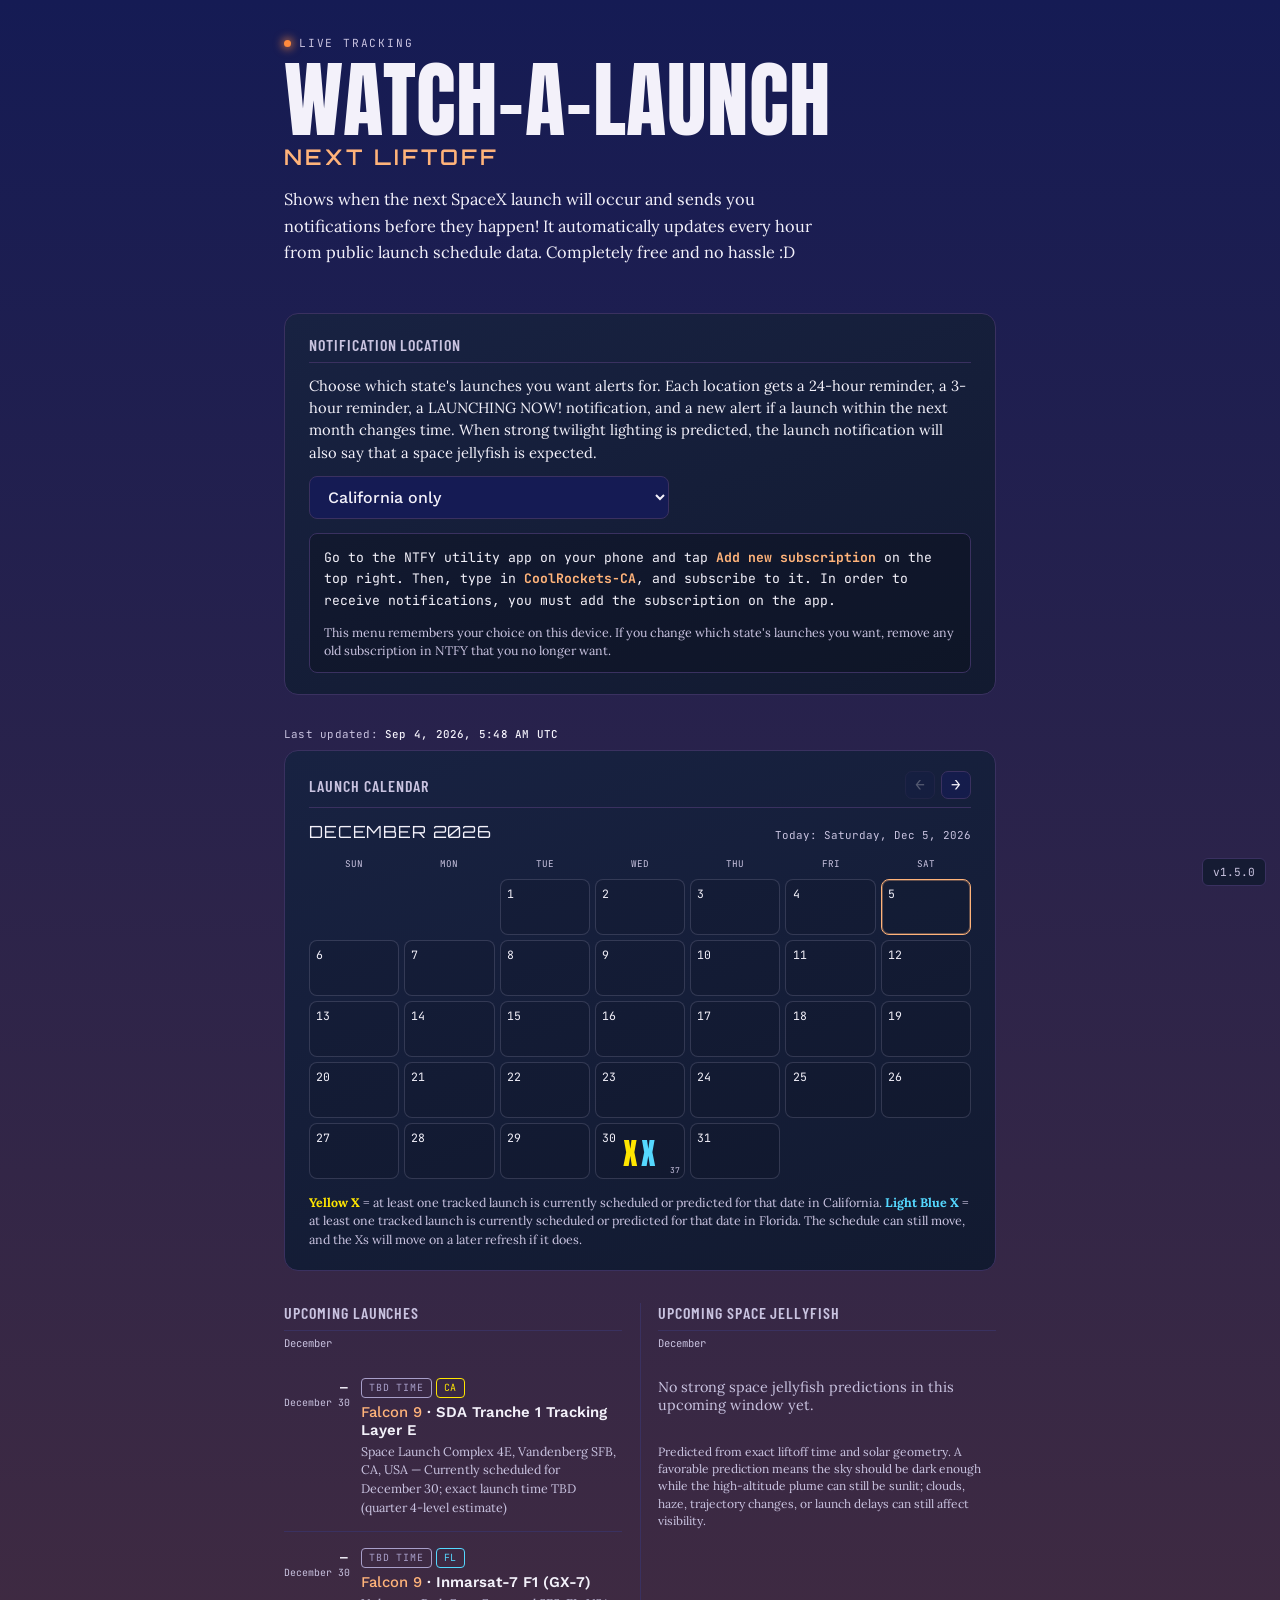
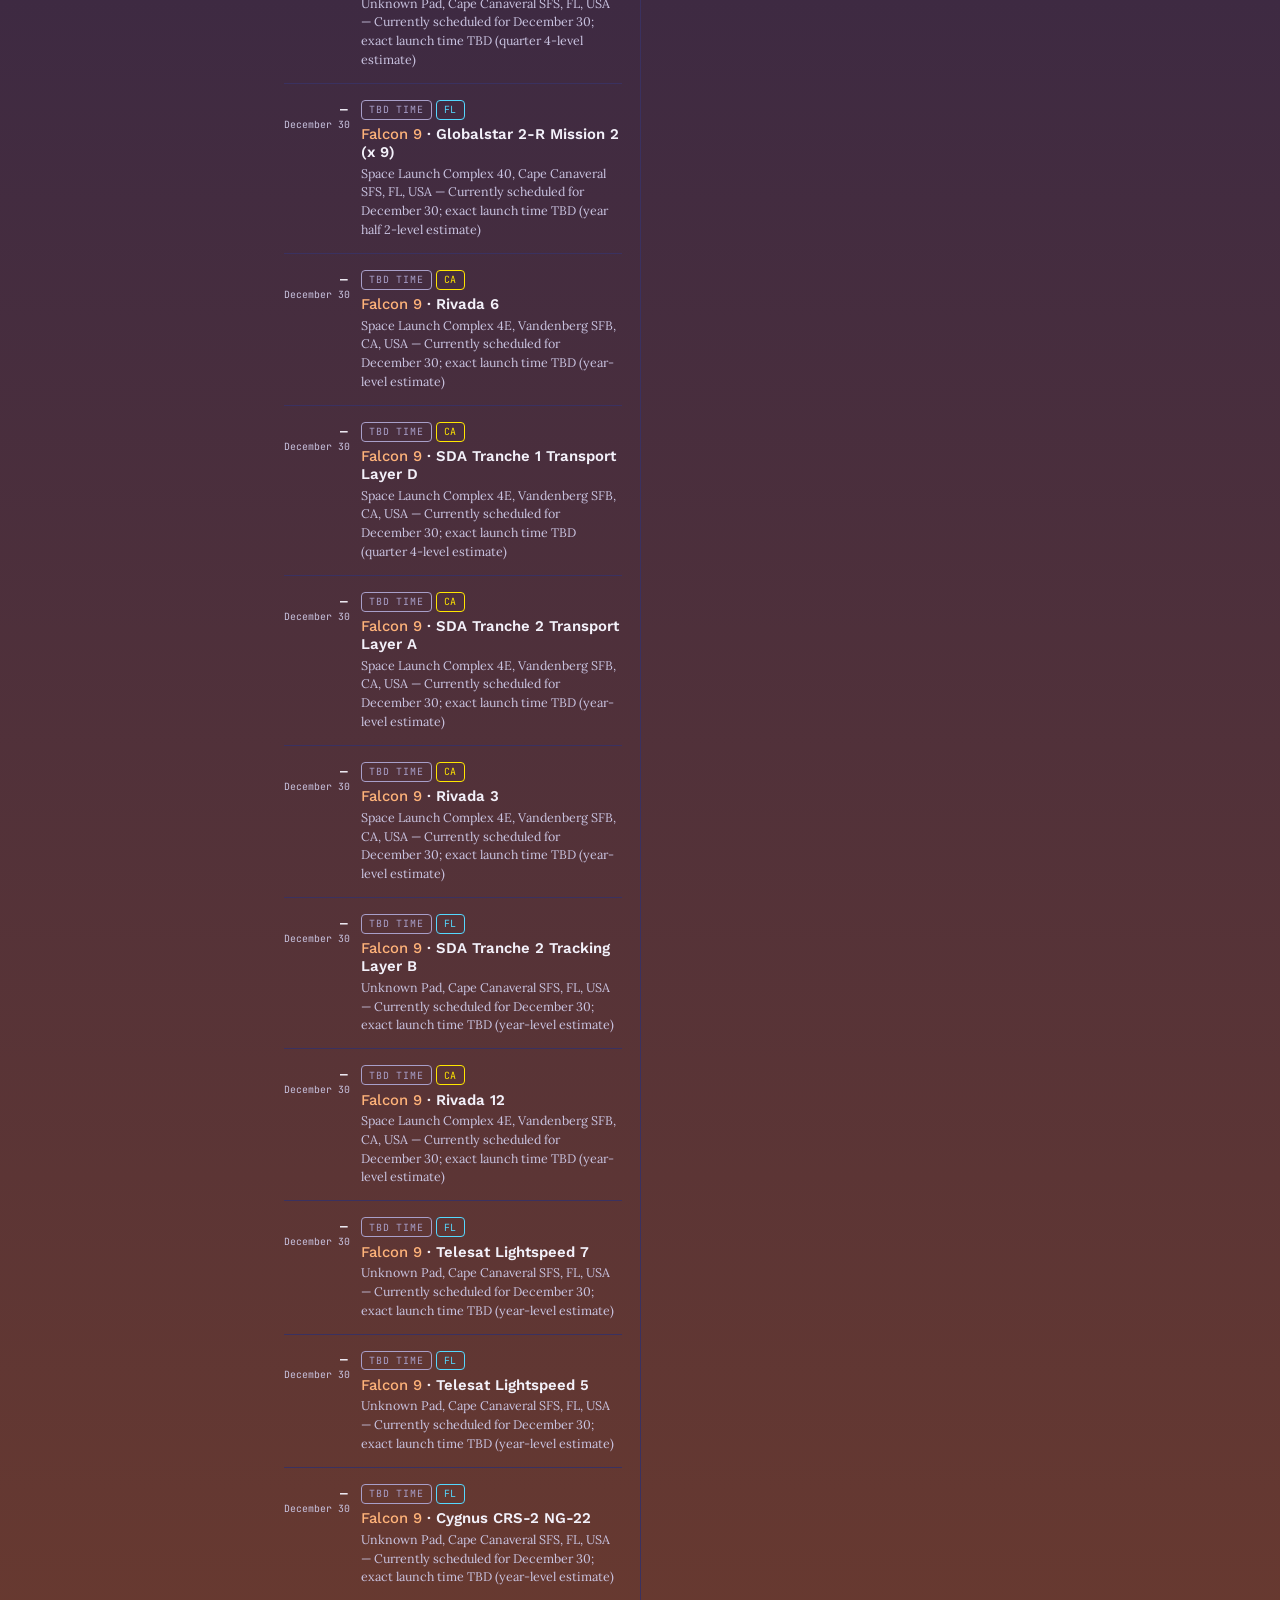
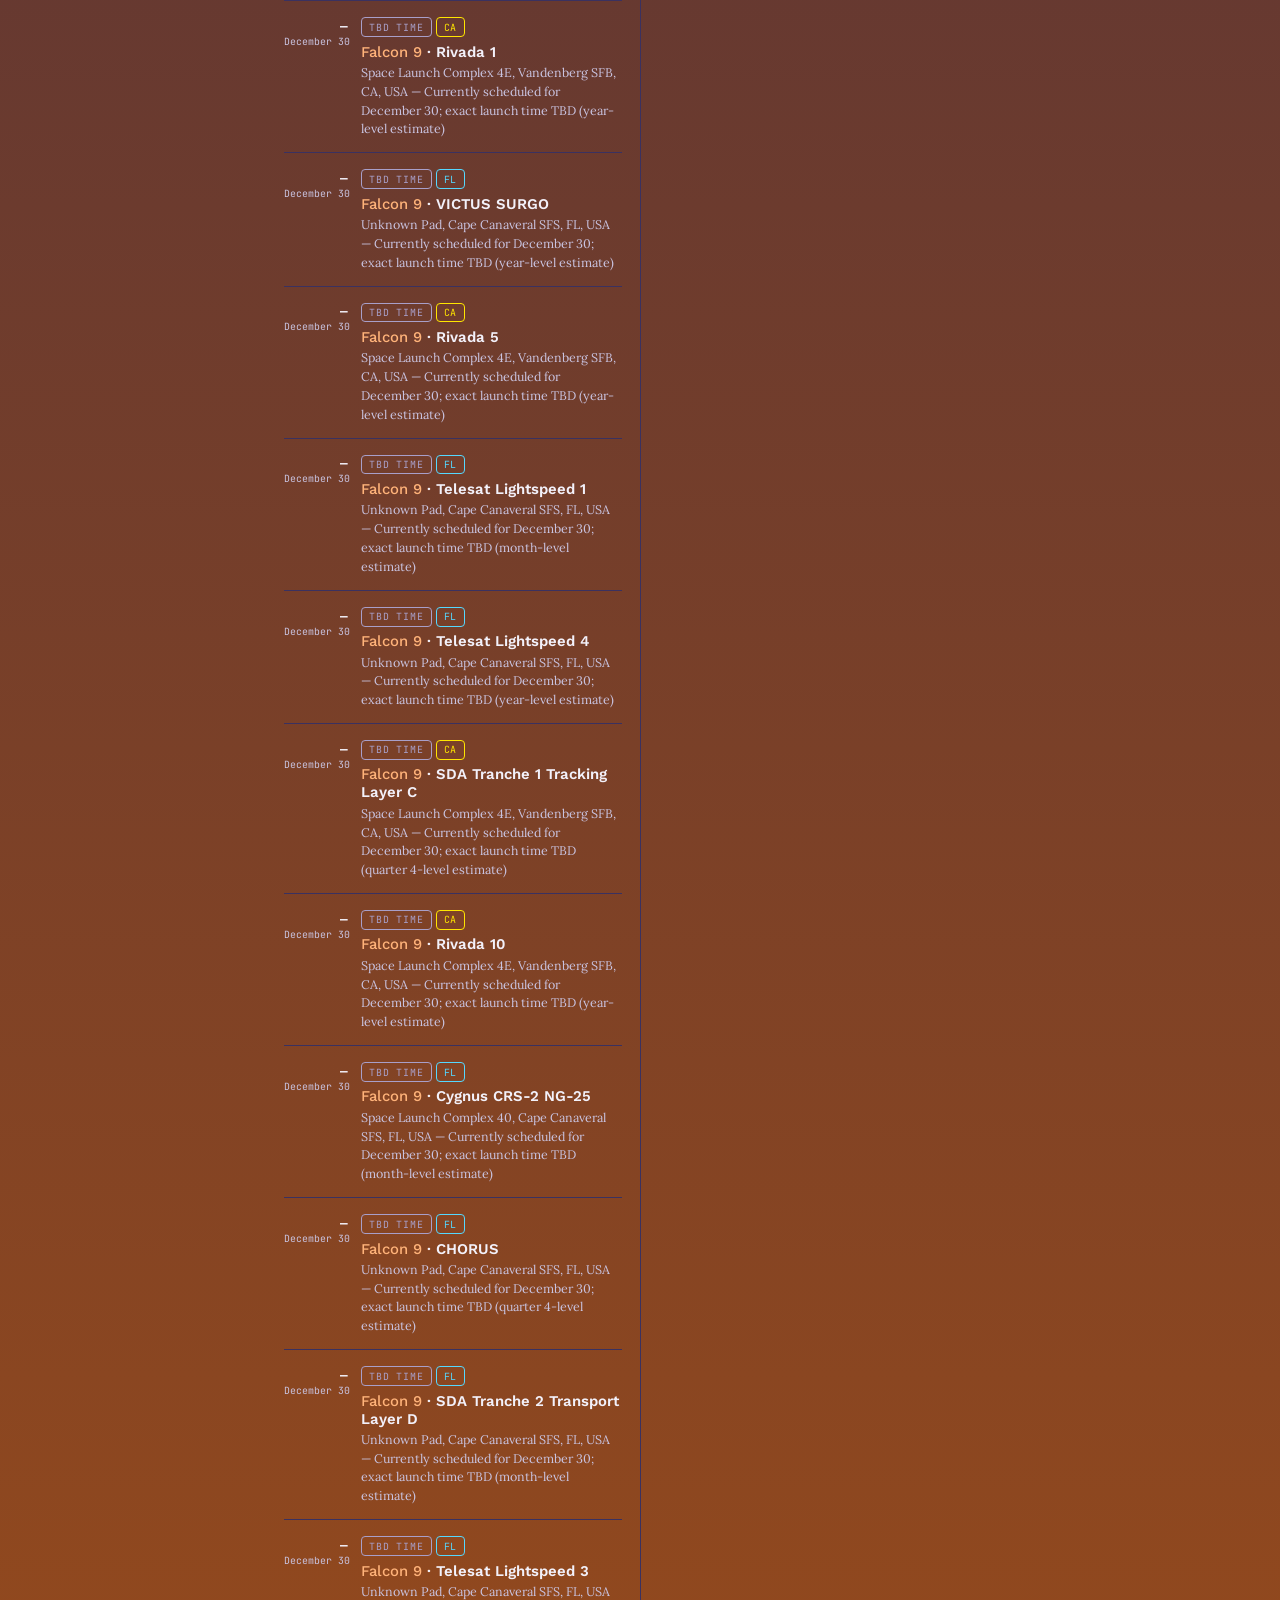
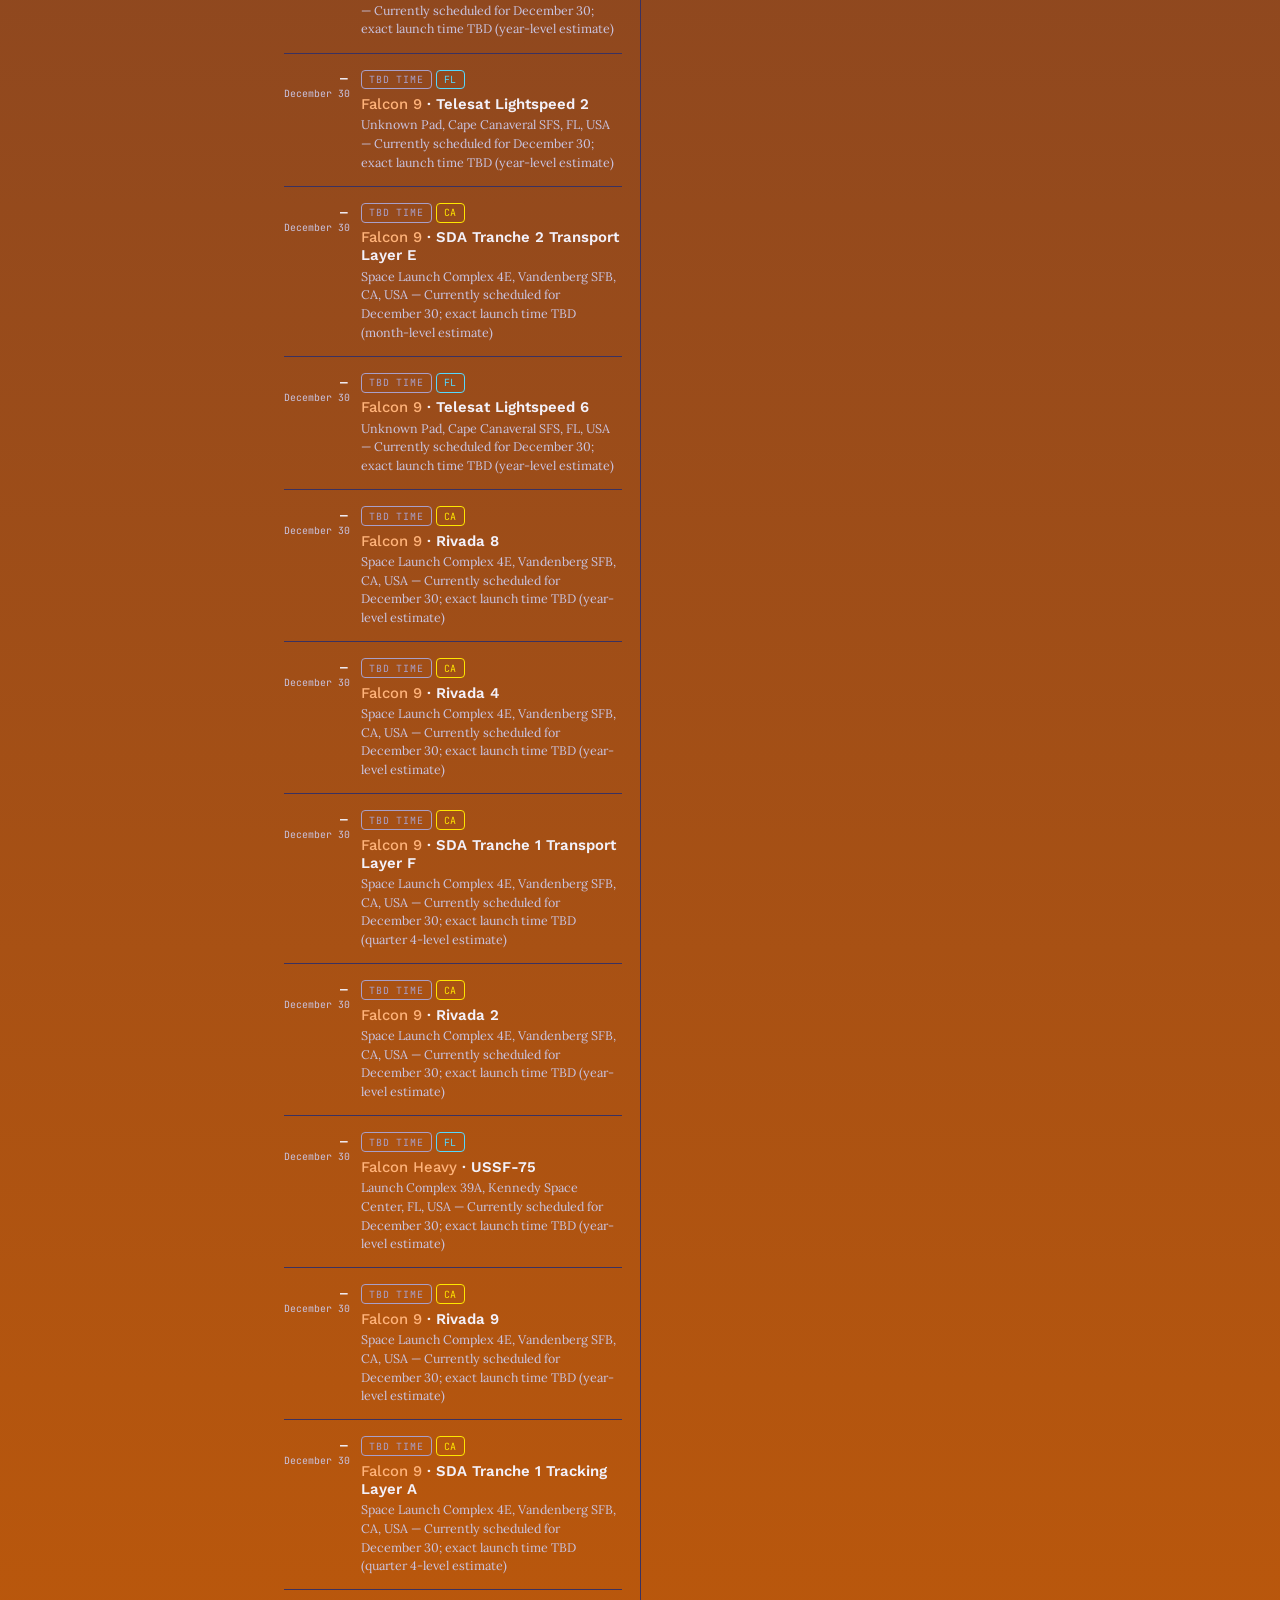
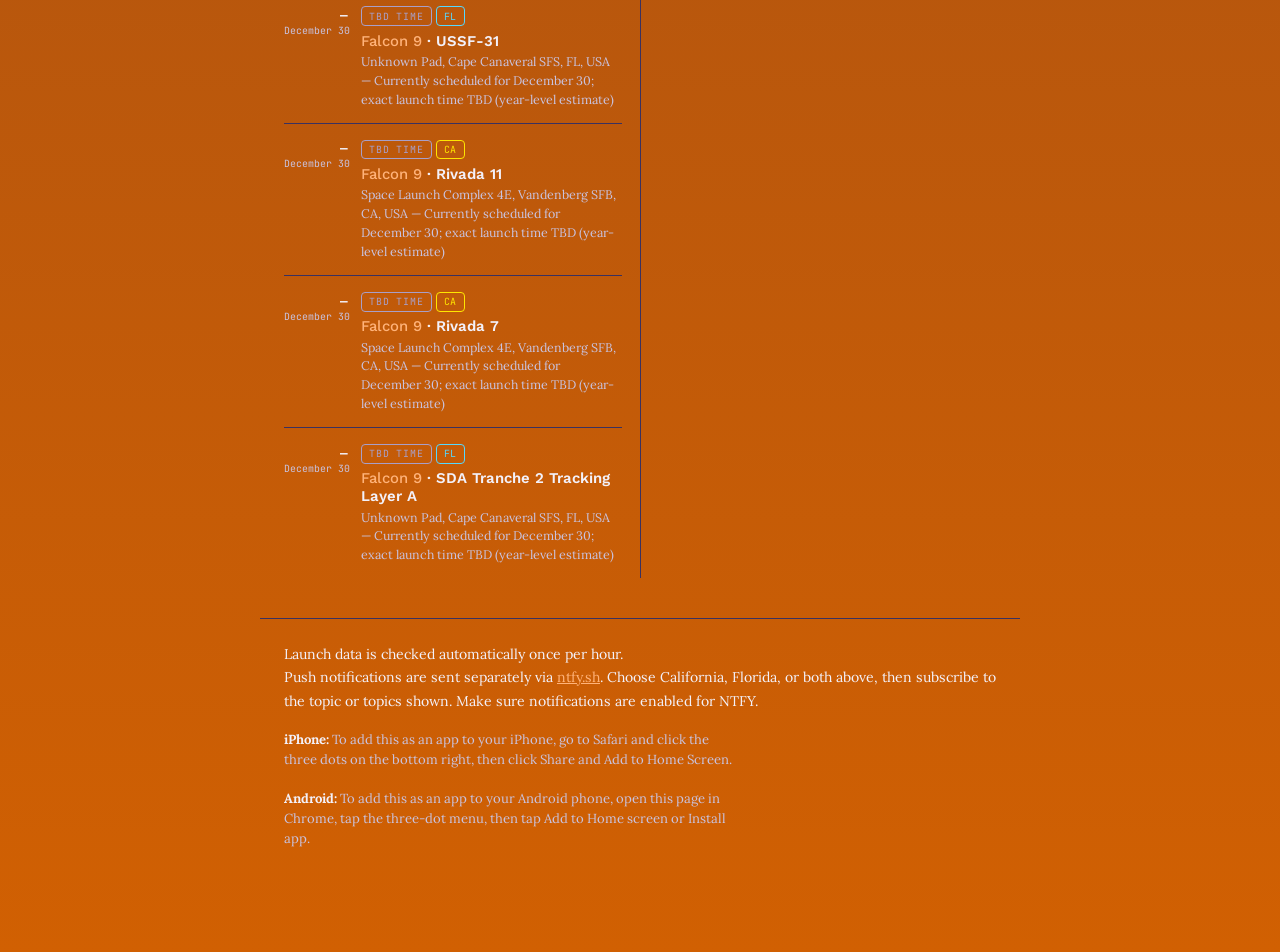
==== commit 0b3f80d6: "Release v1.5.0 Space Jellyfish predictor" ====
--- a/docs/index.html
+++ b/docs/index.html
@@ -12,6 +12,7 @@
 <link rel="preconnect" href="https://fonts.googleapis.com">
 <link rel="preconnect" href="https://fonts.gstatic.com" crossorigin>
 <link href="https://fonts.googleapis.com/css2?family=Anton&family=Orbitron:wght@500;700&family=Barlow+Condensed:wght@500;600;700&family=JetBrains+Mono:wght@400;500;700&family=Work+Sans:wght@400;500;600&family=Lora:ital,wght@0,400;0,600;1,400&display=swap" rel="stylesheet">
+<link rel="stylesheet" href="v1.5.0-jellyfish.css">
 <style>
 :root{--bg-top:#151B54;--bg-bottom:#d16002;--panel:#121A30;--panel-2:#182242;--hairline:#3a3160;--text:#F3F1FA;--muted:#C9C3E0;--confirmed:#3DDC97;--net:#FFC857;--tbd:#a89fc9;--ca:#FFE600;--fl:#55D8FF}
 *{box-sizing:border-box}html,body{margin:0;padding:0}body{min-height:100vh;position:relative;padding-bottom:5rem;color:var(--text);background:linear-gradient(180deg,var(--bg-top) 0%,var(--bg-bottom) 100%);font-family:'Work Sans',system-ui,sans-serif;-webkit-font-smoothing:antialiased}
@@ -35,7 +36,7 @@
 <div class="calendar-wrap"><div class="calendar-last-updated" id="calendarLastUpdated">Last updated: loading…</div><div class="calendar-card"><div class="calendar-title-row"><div class="section-title">Launch calendar</div><div class="calendar-nav" aria-label="Calendar month navigation"><button class="calendar-arrow" id="calendarPrev" type="button" aria-label="Previous month">&#8592;</button><button class="calendar-arrow" id="calendarNext" type="button" aria-label="Next month">&#8594;</button></div></div><div class="calendar-head"><div class="calendar-month" id="calendarMonth">Loading…</div><div class="calendar-today" id="calendarToday"></div></div><div class="calendar-grid" id="calendarGrid"></div><p class="calendar-legend"><span class="ca-text">Yellow X</span> = at least one tracked launch is currently scheduled or predicted for that date in California. <span class="fl-text">Light Blue X</span> = at least one tracked launch is currently scheduled or predicted for that date in Florida. The schedule can still move, and the Xs will move on a later refresh if it does.</p></div></div>
 <main><div class="section-title" id="upcomingTitle">Upcoming</div><div id="list"></div></main>
 <footer><div id="feed-meta">Loading schedule…</div><div>Push notifications are sent separately via <a href="https://ntfy.sh" target="_blank" rel="noopener">ntfy.sh</a>. Choose California, Florida, or both above, then subscribe to the topic or topics shown. Make sure notifications are enabled for NTFY.</div><p class="install-help"><strong>iPhone:</strong> To add this as an app to your iPhone, go to Safari and click the three dots on the bottom right, then click Share and Add to Home Screen.<br><br><strong>Android:</strong> To add this as an app to your Android phone, open this page in Chrome, tap the three-dot menu, then tap Add to Home screen or Install app.</p></footer>
-<div class="version-badge" id="versionBadge" tabindex="0" role="button" aria-label="Open changelog">v1.4.2</div>
+<div class="version-badge" id="versionBadge" tabindex="0" role="button" aria-label="Open changelog">v1.5.0</div>
 <script>
 const FEED_URL='launches.json';
 const BASE_TOPIC='CoolRockets';
@@ -101,5 +102,6 @@
 setInterval(loadFeed,60*60*1000);
 if('serviceWorker' in navigator){window.addEventListener('load',()=>{navigator.serviceWorker.register('sw.js').catch(()=>{});});}
 </script>
+<script src="v1.5.0-jellyfish.js"></script>
 </body>
-</html>+</html>
--- a/docs/v1.5.0-jellyfish.css
+++ b/docs/v1.5.0-jellyfish.css
@@ -0,0 +1,3 @@
+/* v1.5.0 — two-column Upcoming Launches + Space Jellyfish layout */
+.upcoming-columns{display:grid;grid-template-columns:minmax(0,1fr) 1px minmax(0,1fr);gap:1.1rem;align-items:start}.upcoming-divider{width:1px;min-height:100%;background:var(--hairline)}.upcoming-column{min-width:0}.upcoming-column .section-title{margin-bottom:.35rem}.upcoming-range{min-height:1.15rem;margin:0 0 .45rem;color:var(--muted);font-family:'JetBrains Mono',monospace;font-size:.66rem}.upcoming-column .card{grid-template-columns:64px minmax(0,1fr);column-gap:.65rem;padding:.9rem 0}.upcoming-column .t-minus{font-size:.62rem}.upcoming-column .t-minus b{font-size:.8rem}.upcoming-column .card-title{font-size:.93rem}.upcoming-column .card-detail{font-size:.78rem}.badge.jellyfish{color:#ffb37a}.jellyfish-meta{margin-top:.35rem;color:#ffcfaa;font-family:'JetBrains Mono',monospace;font-size:.67rem;line-height:1.5}.jellyfish-note{margin:.8rem 0 0;color:var(--muted);font-family:'Lora',serif;font-size:.75rem;line-height:1.45}
+@media(max-width:680px){.upcoming-columns{grid-template-columns:1fr;gap:1.25rem}.upcoming-divider{width:100%;height:1px;min-height:1px}.upcoming-column .card{grid-template-columns:74px minmax(0,1fr);column-gap:.85rem}}
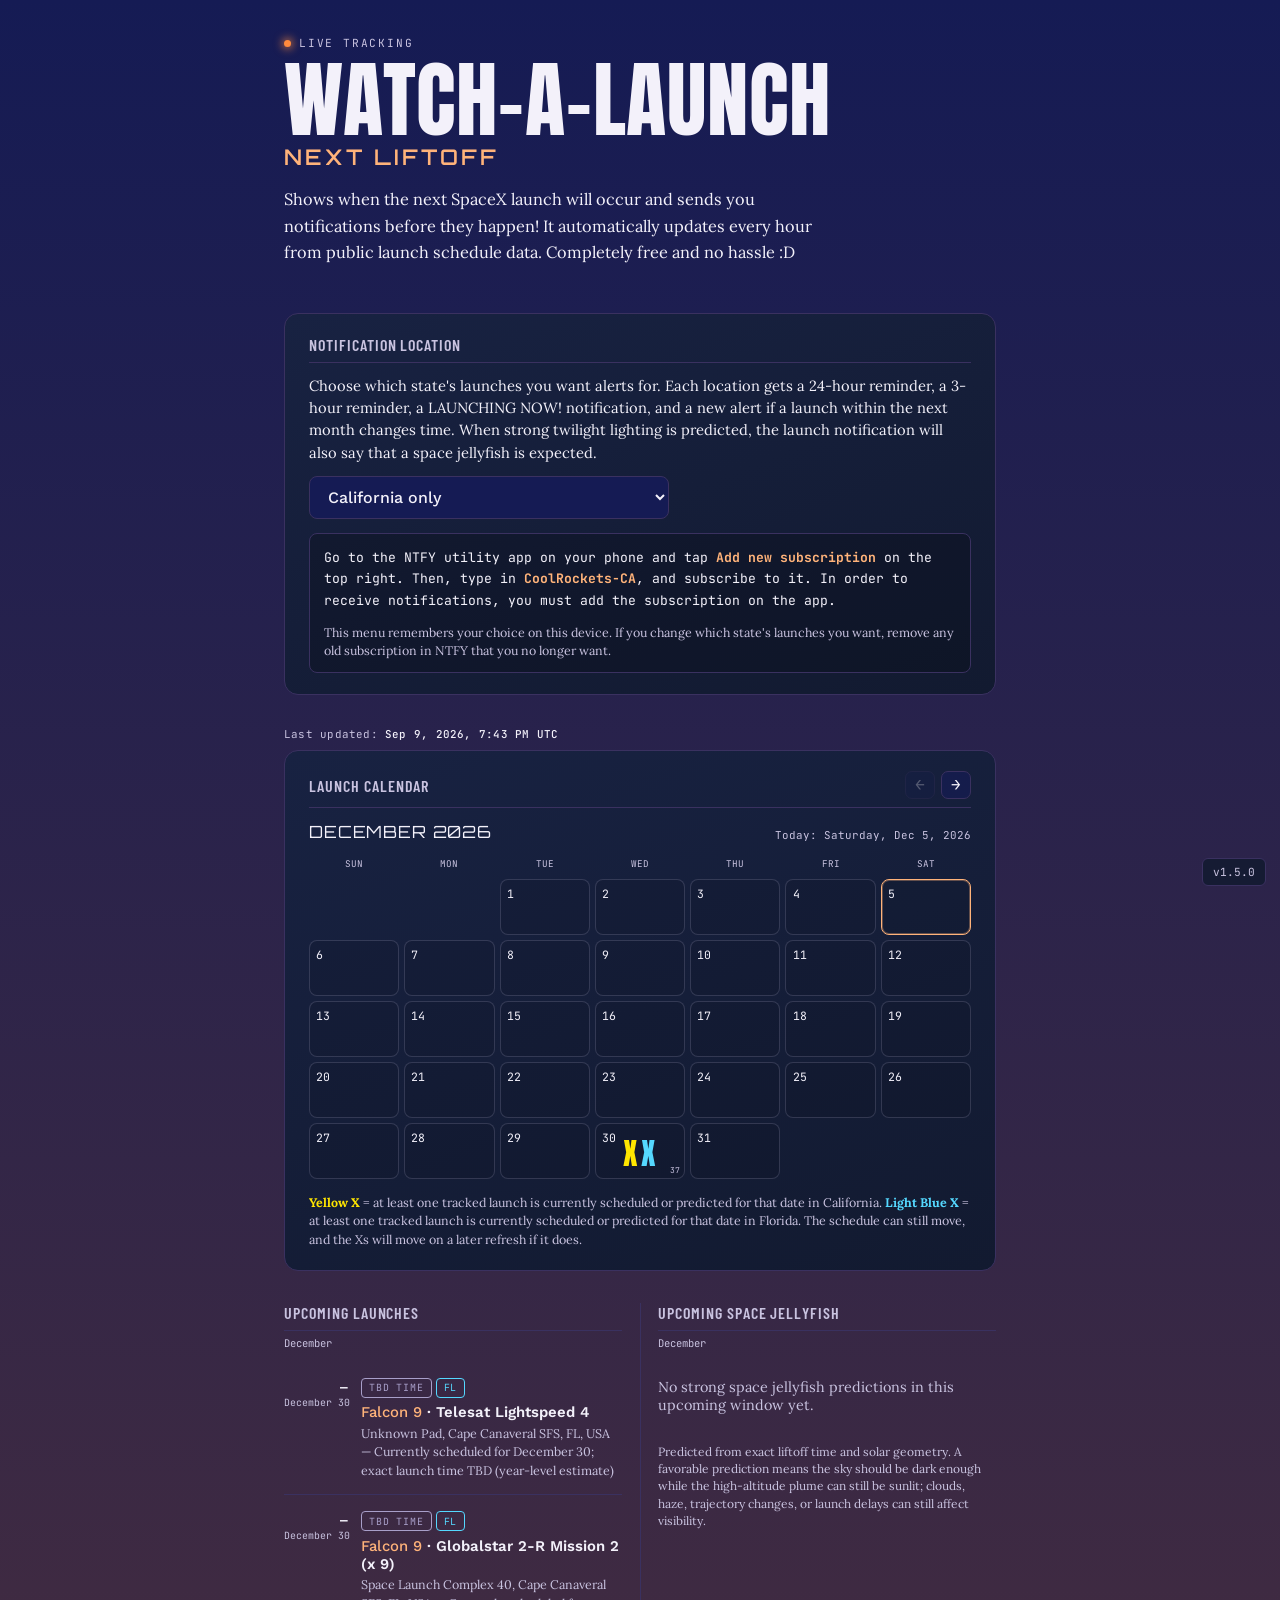
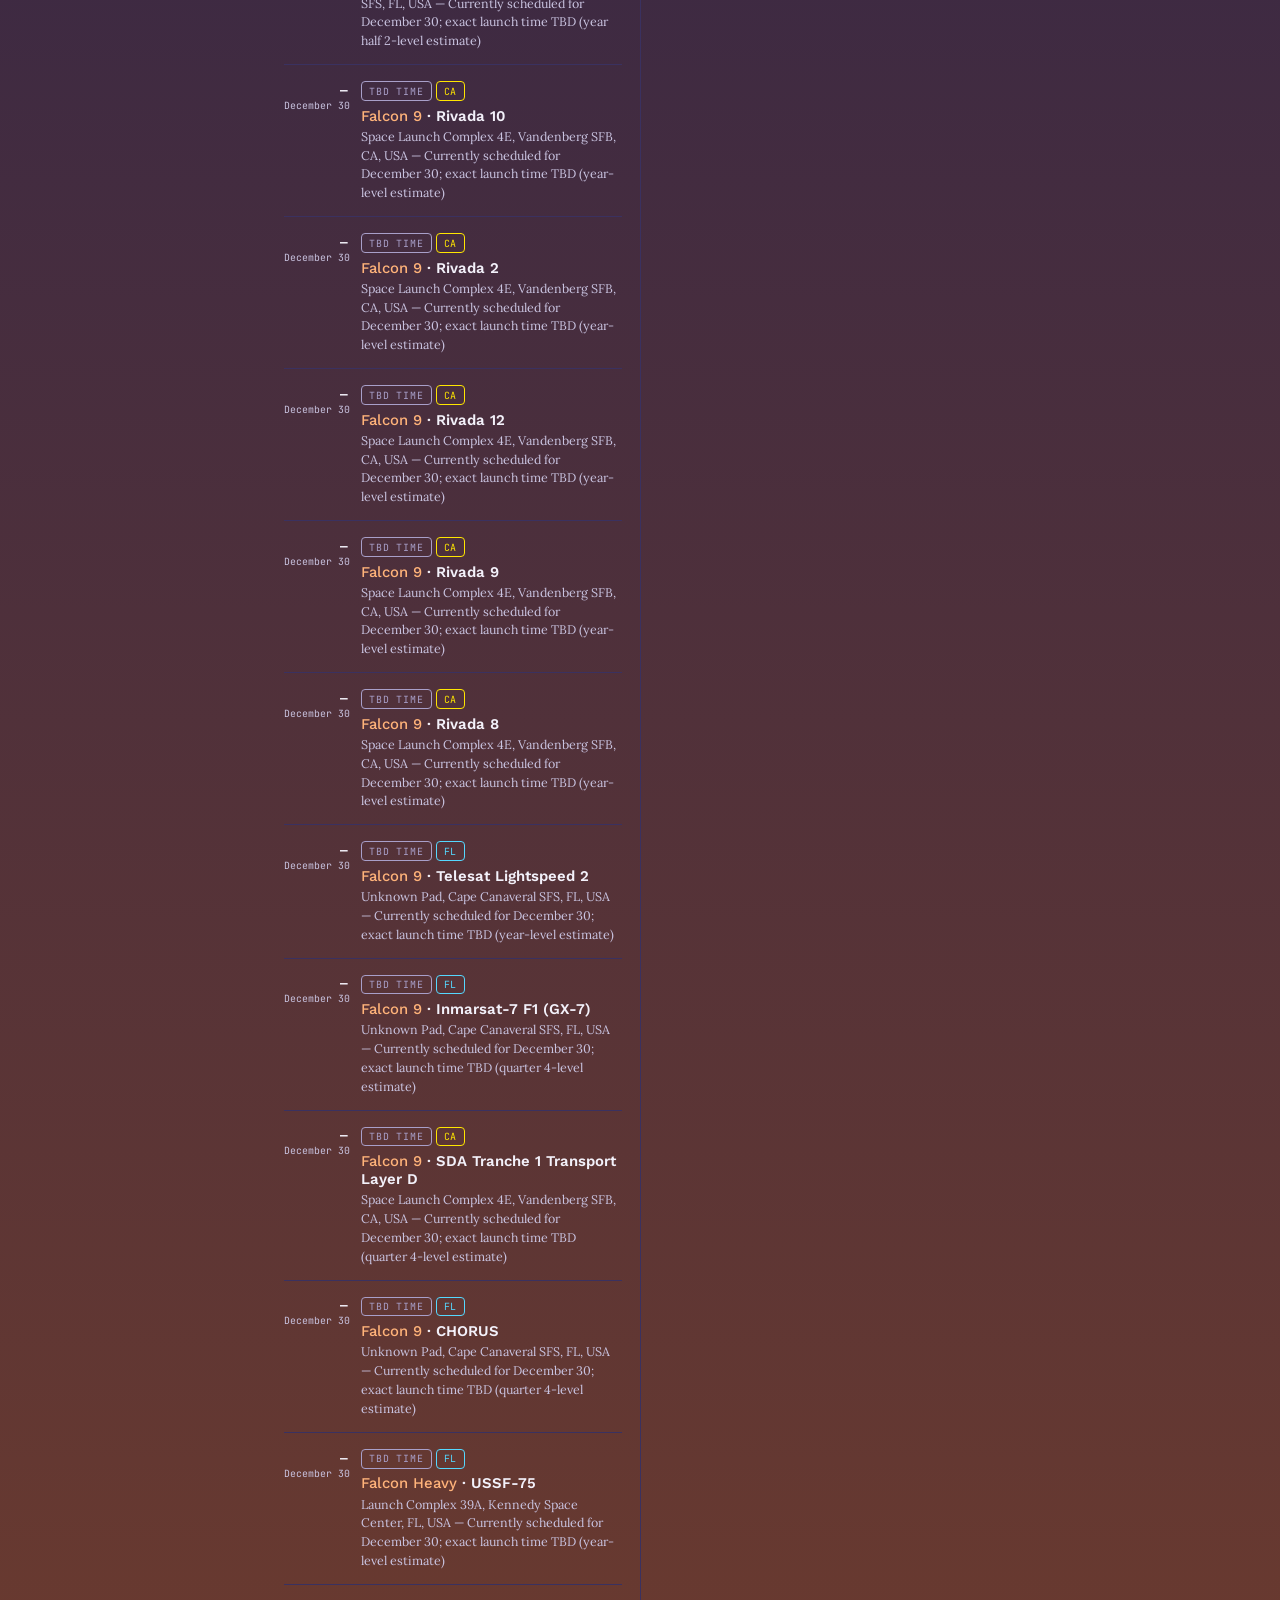
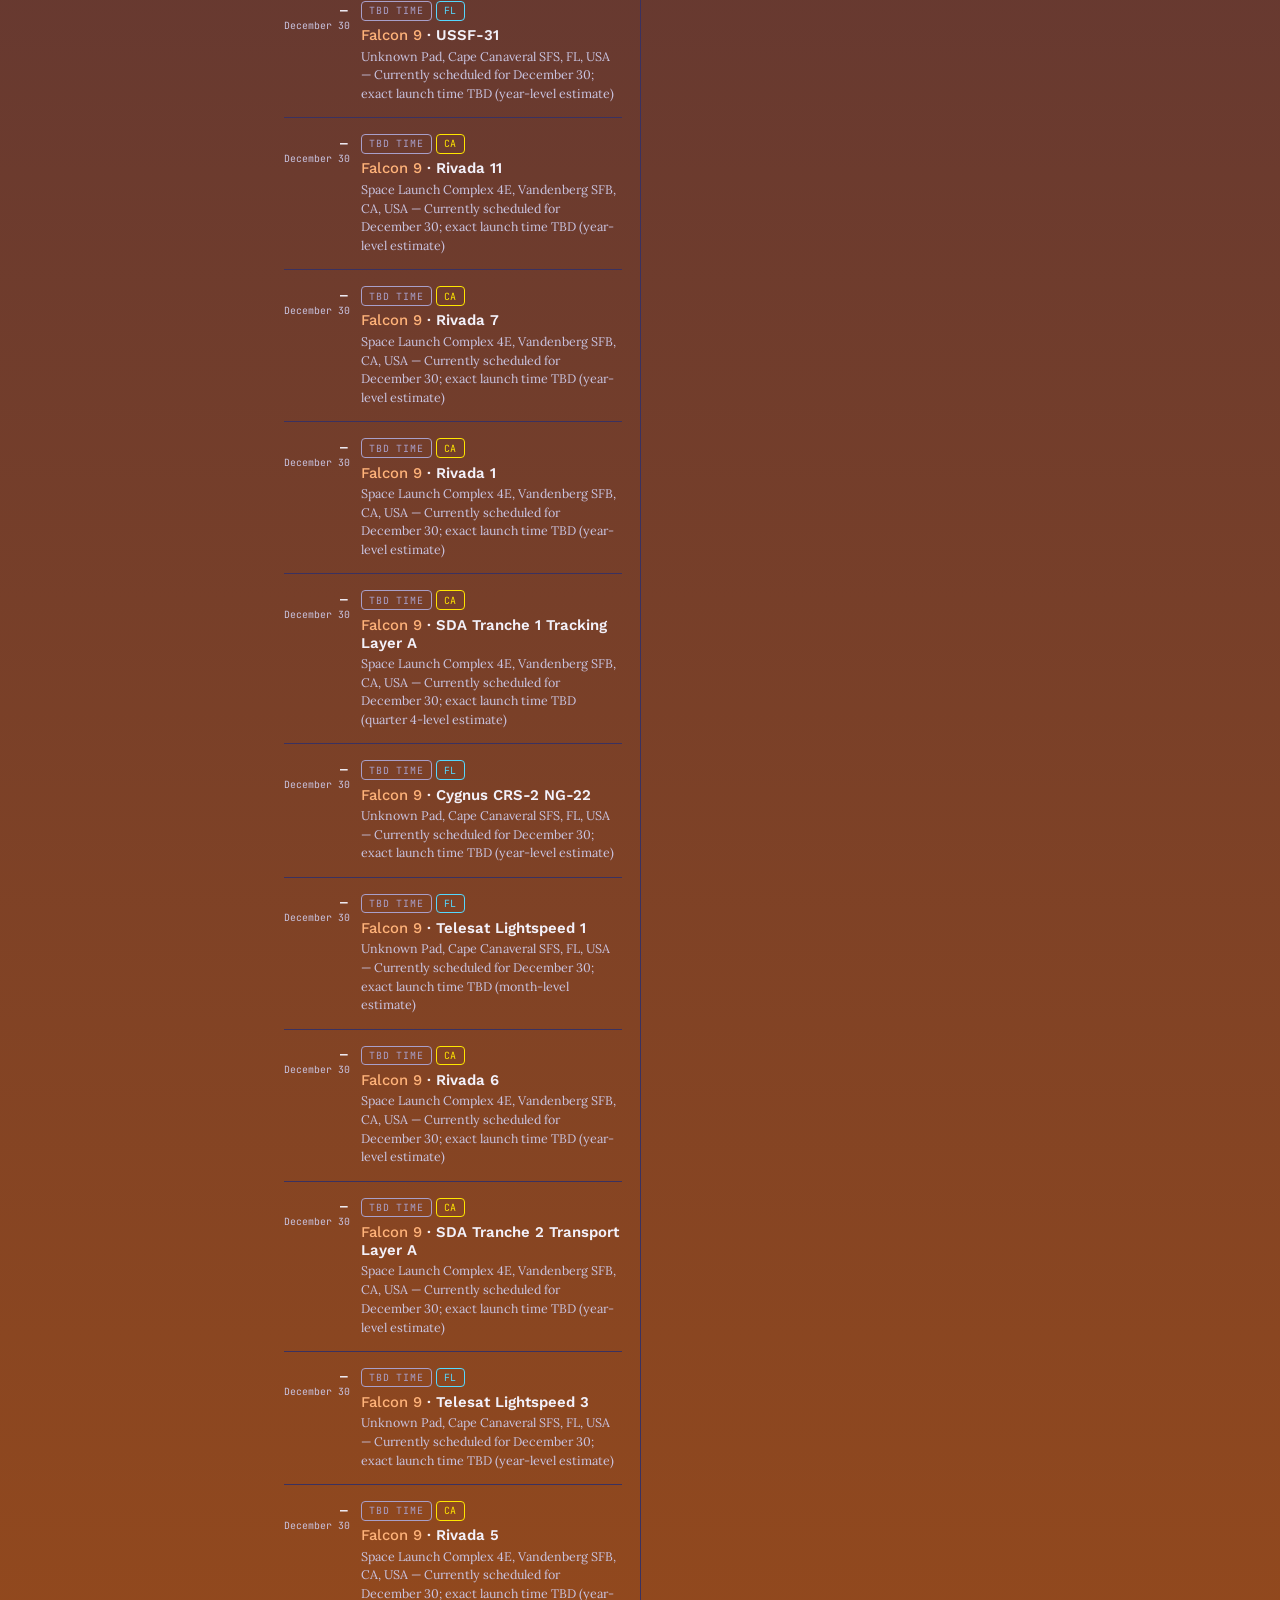
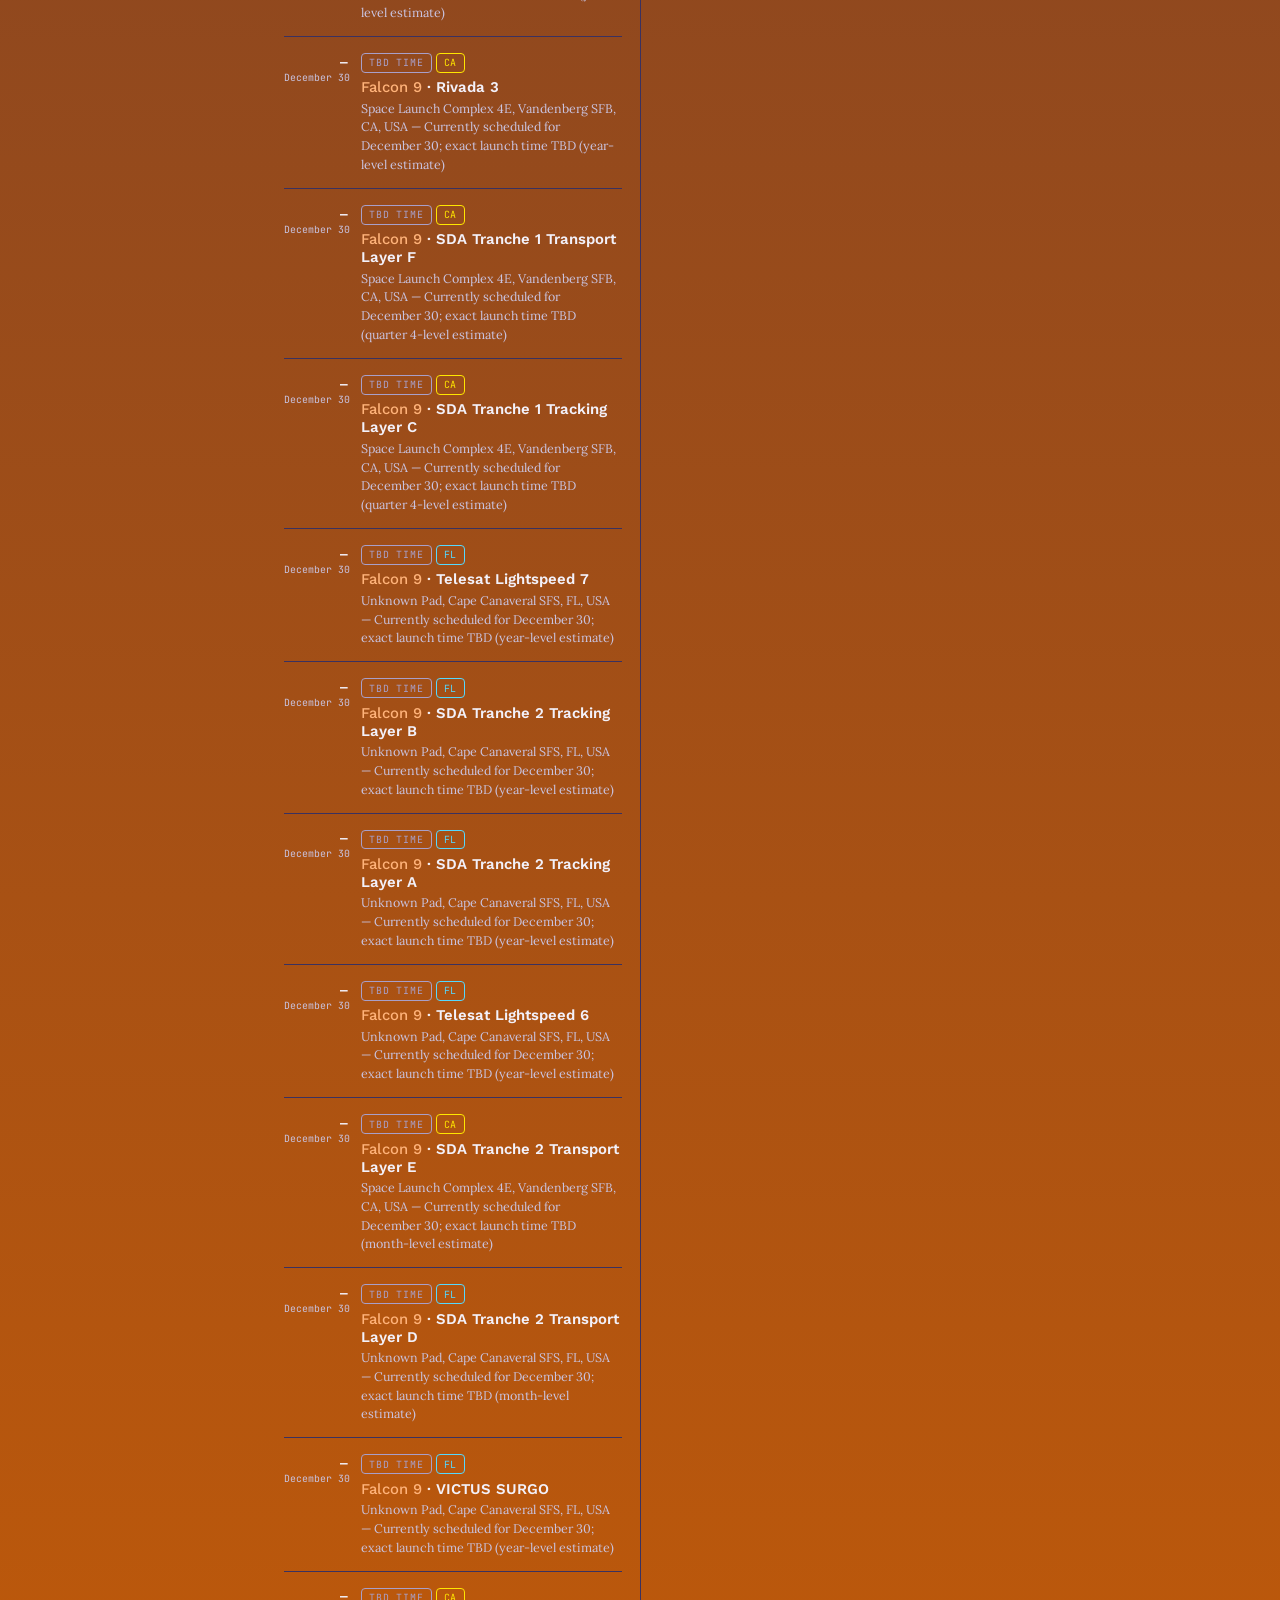
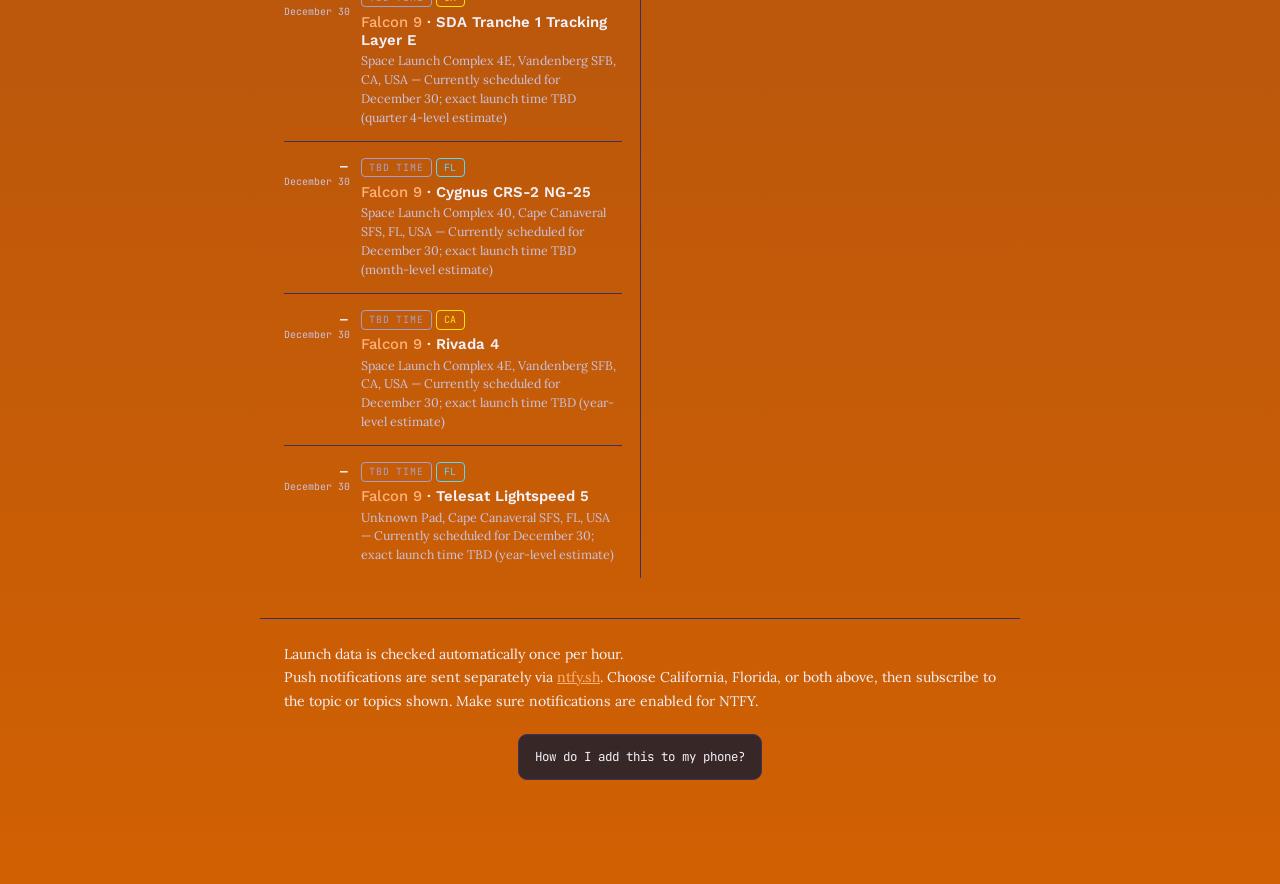
==== commit 2997a818: "Release v1.6.0 phone setup instructions page" ====
--- a/docs/index.html
+++ b/docs/index.html
@@ -24,7 +24,7 @@
 .prefs-card,.calendar-card{padding:1.3rem 1.5rem}.section-title{margin:0 0 .8rem;padding-bottom:.5rem;border-bottom:1px solid var(--hairline);color:var(--muted);font-family:'Barlow Condensed',sans-serif;font-size:1rem;font-weight:600;letter-spacing:.06em;text-transform:uppercase}.prefs-help{margin:0 0 .8rem;color:var(--text);font-family:'Lora',serif;font-size:.92rem;line-height:1.5}.location-select{width:100%;max-width:360px;padding:.6rem 2.2rem .6rem .9rem;border:1px solid var(--hairline);border-radius:8px;color:var(--text);background-color:var(--bg-top);font-family:'Work Sans',sans-serif;font-size:1rem;font-weight:500}.prefs-result{margin-top:.9rem;padding:.8rem .9rem;border:1px solid var(--hairline);border-radius:8px;color:var(--text);background:rgba(0,0,0,.2);font-family:'JetBrains Mono',monospace;font-size:.82rem;line-height:1.65}.prefs-result strong{color:#ffb37a}.tiny-note{margin-top:.7rem;color:var(--muted);font-family:'Lora',serif;font-size:.78rem;line-height:1.45}
 .calendar-last-updated{margin:0 auto .55rem;color:var(--muted);font-family:'JetBrains Mono',monospace;font-size:.68rem;letter-spacing:.02em}.calendar-last-updated strong{color:var(--text);font-weight:500}.calendar-title-row{display:flex;align-items:center;justify-content:space-between;gap:1rem;margin:0 0 .8rem;padding-bottom:.5rem;border-bottom:1px solid var(--hairline)}.calendar-title-row .section-title{margin:0;padding:0;border:0}.calendar-nav{display:flex;align-items:center;gap:.35rem}.calendar-arrow{width:30px;height:28px;display:inline-flex;align-items:center;justify-content:center;border:1px solid var(--hairline);border-radius:7px;color:var(--text);background:rgba(21,27,84,.65);font-family:'JetBrains Mono',monospace;font-size:1rem;line-height:1;cursor:pointer}.calendar-arrow:hover:not(:disabled){background:rgba(58,49,96,.8)}.calendar-arrow:disabled{opacity:.28;cursor:not-allowed}.calendar-head{display:flex;align-items:flex-end;justify-content:space-between;gap:1rem;margin-bottom:1rem}.calendar-month{font-family:'Orbitron',sans-serif;font-size:1.05rem;letter-spacing:.05em;text-transform:uppercase}.calendar-today{color:var(--muted);font-family:'JetBrains Mono',monospace;font-size:.68rem;text-align:right}.calendar-grid{display:grid;grid-template-columns:repeat(7,1fr);gap:5px}.weekday{padding-bottom:.25rem;color:var(--muted);font-family:'JetBrains Mono',monospace;font-size:.58rem;text-align:center;text-transform:uppercase}.day{min-height:56px;position:relative;overflow:hidden;padding:.38rem;border:1px solid rgba(201,195,224,.18);border-radius:8px;background:rgba(0,0,0,.08);font-family:'JetBrains Mono',monospace;font-size:.72rem}.day.blank{border-color:transparent;background:transparent}.day.today{border-color:#ffb37a;box-shadow:inset 0 0 0 1px rgba(255,179,122,.35)}.day-number{position:relative;z-index:3}.launch-marks{position:absolute;left:50%;top:54%;z-index:2;display:flex;align-items:center;justify-content:center;gap:3px;white-space:nowrap;transform:translate(-50%,-50%)}.launch-x{font-family:'Anton',sans-serif;font-size:1.9rem;line-height:1}.launch-x.ca{color:var(--ca)}.launch-x.fl{color:var(--fl)}.launch-count{position:absolute;right:4px;bottom:3px;z-index:3;color:var(--muted);font-family:'JetBrains Mono',monospace;font-size:.5rem}.calendar-legend{margin:.85rem 0 0;color:var(--muted);font-family:'Lora',serif;font-size:.78rem;line-height:1.5}.ca-text{color:var(--ca);font-weight:700}.fl-text{color:var(--fl);font-weight:700}
 .card{display:grid;grid-template-columns:84px minmax(0,1fr);column-gap:1.1rem;padding:1rem 0;border-bottom:1px solid var(--hairline)}.card:last-child{border-bottom:none}.t-minus{padding-top:.15rem;color:var(--muted);font-family:'JetBrains Mono',monospace;font-size:.72rem;text-align:right;white-space:nowrap}.t-minus b{display:block;color:var(--text);font-size:.95rem}.card-main{min-width:0;padding-left:.15rem}.badge{display:inline-block;margin:0 .25rem .35rem 0;padding:.15rem .45rem;border:1px solid currentColor;border-radius:4px;font-family:'JetBrains Mono',monospace;font-size:.62rem;letter-spacing:.08em;text-transform:uppercase}.badge.confirmed{color:var(--confirmed)}.badge.net{color:var(--net)}.badge.tbd{color:var(--tbd)}.badge.ca{color:var(--ca)}.badge.fl{color:var(--fl)}.card-title{margin:0 0 .15rem;font-size:1rem;font-weight:600}.card-rocket{color:#ffb37a;font-weight:500}.card-detail{color:var(--muted);font-family:'Lora',serif;font-size:.85rem;line-height:1.5;overflow-wrap:anywhere}.empty{padding:1rem 0;color:var(--muted);font-family:'Lora',serif;font-size:.9rem}
-footer{margin-top:2.5rem;padding:1.5rem;border-top:1px solid var(--hairline);color:var(--text);font-family:'Lora',serif;font-size:.88rem;line-height:1.65}footer a{color:#ffb37a}.install-help{max-width:56ch;margin:1.1rem 0 0;color:var(--muted);font-size:.82rem;line-height:1.5}.install-help strong{color:var(--text)}.version-badge{position:fixed;right:.9rem;bottom:.9rem;z-index:20;padding:.35rem .6rem;border:1px solid var(--hairline);border-radius:6px;color:var(--muted);background:rgba(18,26,48,.85);font-family:'JetBrains Mono',monospace;font-size:.7rem;cursor:pointer;user-select:none}
+footer{margin-top:2.5rem;padding:1.5rem;border-top:1px solid var(--hairline);color:var(--text);font-family:'Lora',serif;font-size:.88rem;line-height:1.65}footer a{color:#ffb37a}.install-help{max-width:56ch;margin:1.1rem 0 0;color:var(--muted);font-size:.82rem;line-height:1.5}.install-help strong{color:var(--text)}.phone-help-wrap{display:flex;justify-content:center;margin-top:1.35rem}.phone-help-button{display:inline-flex;align-items:center;justify-content:center;padding:.72rem 1rem;border:1px solid var(--hairline);border-radius:9px;color:var(--text);background:rgba(18,26,48,.8);font-family:'JetBrains Mono',monospace;font-size:.78rem;text-decoration:none;transition:box-shadow .2s ease,border-color .2s ease,transform .2s ease}.phone-help-button:hover,.phone-help-button:focus-visible{border-color:#c9a7ff;box-shadow:0 0 16px rgba(201,167,255,.55);outline:none}.phone-help-button:active{transform:translateY(1px)}.version-badge{position:fixed;right:.9rem;bottom:.9rem;z-index:20;padding:.35rem .6rem;border:1px solid var(--hairline);border-radius:6px;color:var(--muted);background:rgba(18,26,48,.85);font-family:'JetBrains Mono',monospace;font-size:.7rem;cursor:pointer;user-select:none}
 @media(max-width:480px){.calendar-card{padding:1rem}.day{min-height:48px;padding:.3rem}.launch-x{font-size:1.65rem}.calendar-today{max-width:130px}.card{grid-template-columns:74px minmax(0,1fr);column-gap:.85rem}}
 </style>
 </head>
@@ -35,8 +35,8 @@
 <div class="prefs"><div class="prefs-card"><div class="section-title">Notification location</div><p class="prefs-help">Choose which state's launches you want alerts for. Each location gets a 24-hour reminder, a 3-hour reminder, a LAUNCHING NOW! notification, and a new alert if a launch within the next month changes time.</p><select class="location-select" id="locationSelect" aria-label="Choose launch notification state"><option value="CA">California only</option><option value="FL">Florida only</option><option value="BOTH">California + Florida</option></select><div class="prefs-result" id="prefsResult"></div></div></div>
 <div class="calendar-wrap"><div class="calendar-last-updated" id="calendarLastUpdated">Last updated: loading…</div><div class="calendar-card"><div class="calendar-title-row"><div class="section-title">Launch calendar</div><div class="calendar-nav" aria-label="Calendar month navigation"><button class="calendar-arrow" id="calendarPrev" type="button" aria-label="Previous month">&#8592;</button><button class="calendar-arrow" id="calendarNext" type="button" aria-label="Next month">&#8594;</button></div></div><div class="calendar-head"><div class="calendar-month" id="calendarMonth">Loading…</div><div class="calendar-today" id="calendarToday"></div></div><div class="calendar-grid" id="calendarGrid"></div><p class="calendar-legend"><span class="ca-text">Yellow X</span> = at least one tracked launch is currently scheduled or predicted for that date in California. <span class="fl-text">Light Blue X</span> = at least one tracked launch is currently scheduled or predicted for that date in Florida. The schedule can still move, and the Xs will move on a later refresh if it does.</p></div></div>
 <main><div class="section-title" id="upcomingTitle">Upcoming</div><div id="list"></div></main>
-<footer><div id="feed-meta">Loading schedule…</div><div>Push notifications are sent separately via <a href="https://ntfy.sh" target="_blank" rel="noopener">ntfy.sh</a>. Choose California, Florida, or both above, then subscribe to the topic or topics shown. Make sure notifications are enabled for NTFY.</div><p class="install-help"><strong>iPhone:</strong> To add this as an app to your iPhone, go to Safari and click the three dots on the bottom right, then click Share and Add to Home Screen.<br><br><strong>Android:</strong> To add this as an app to your Android phone, open this page in Chrome, tap the three-dot menu, then tap Add to Home screen or Install app.</p></footer>
-<div class="version-badge" id="versionBadge" tabindex="0" role="button" aria-label="Open changelog">v1.5.0</div>
+<footer><div id="feed-meta">Loading schedule…</div><div>Push notifications are sent separately via <a href="https://ntfy.sh" target="_blank" rel="noopener">ntfy.sh</a>. Choose California, Florida, or both above, then subscribe to the topic or topics shown. Make sure notifications are enabled for NTFY.</div><div class="phone-help-wrap"><a class="phone-help-button" href="phone-setup.html">How do I add this to my phone?</a></div></footer>
+<div class="version-badge" id="versionBadge" tabindex="0" role="button" aria-label="Open changelog">v1.6.0</div>
 <script>
 const FEED_URL='launches.json';
 const BASE_TOPIC='CoolRockets';
@@ -104,4 +104,4 @@
 </script>
 <script src="v1.5.0-jellyfish.js"></script>
 </body>
-</html>
+</html>
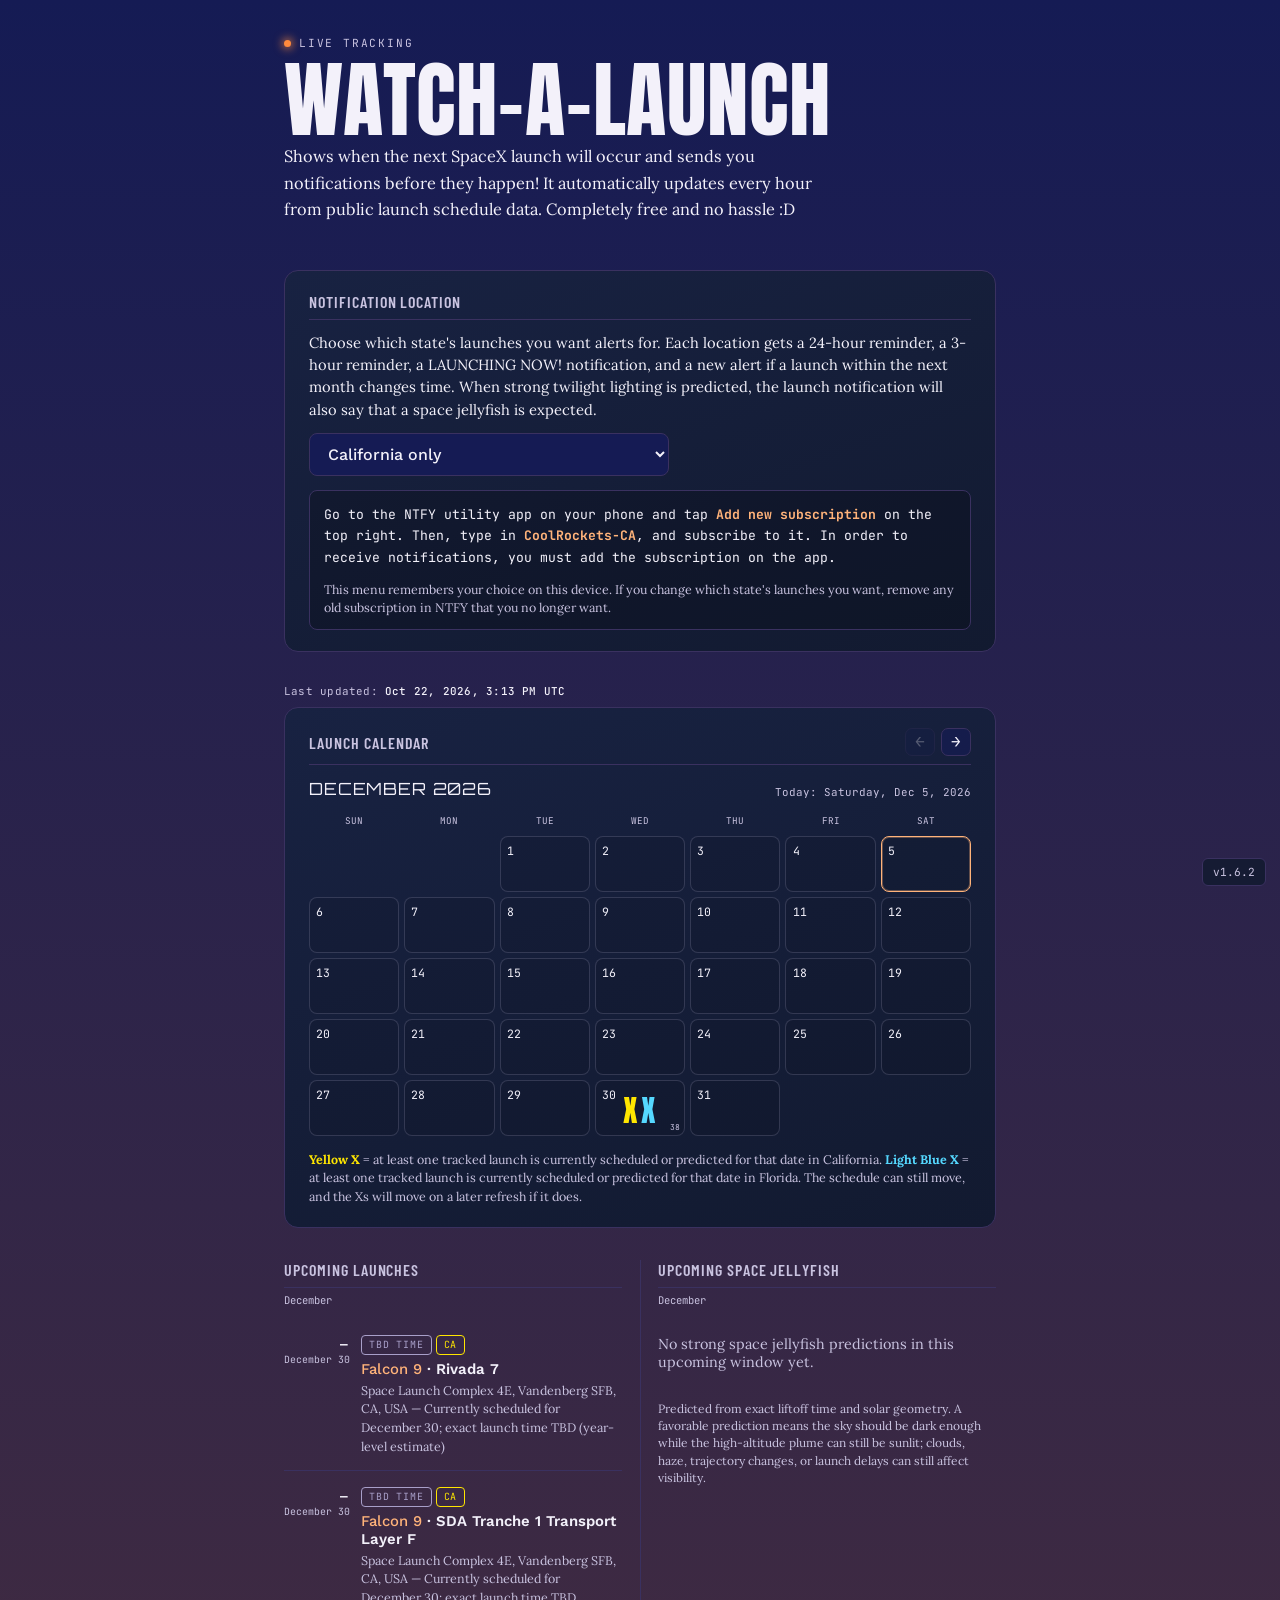
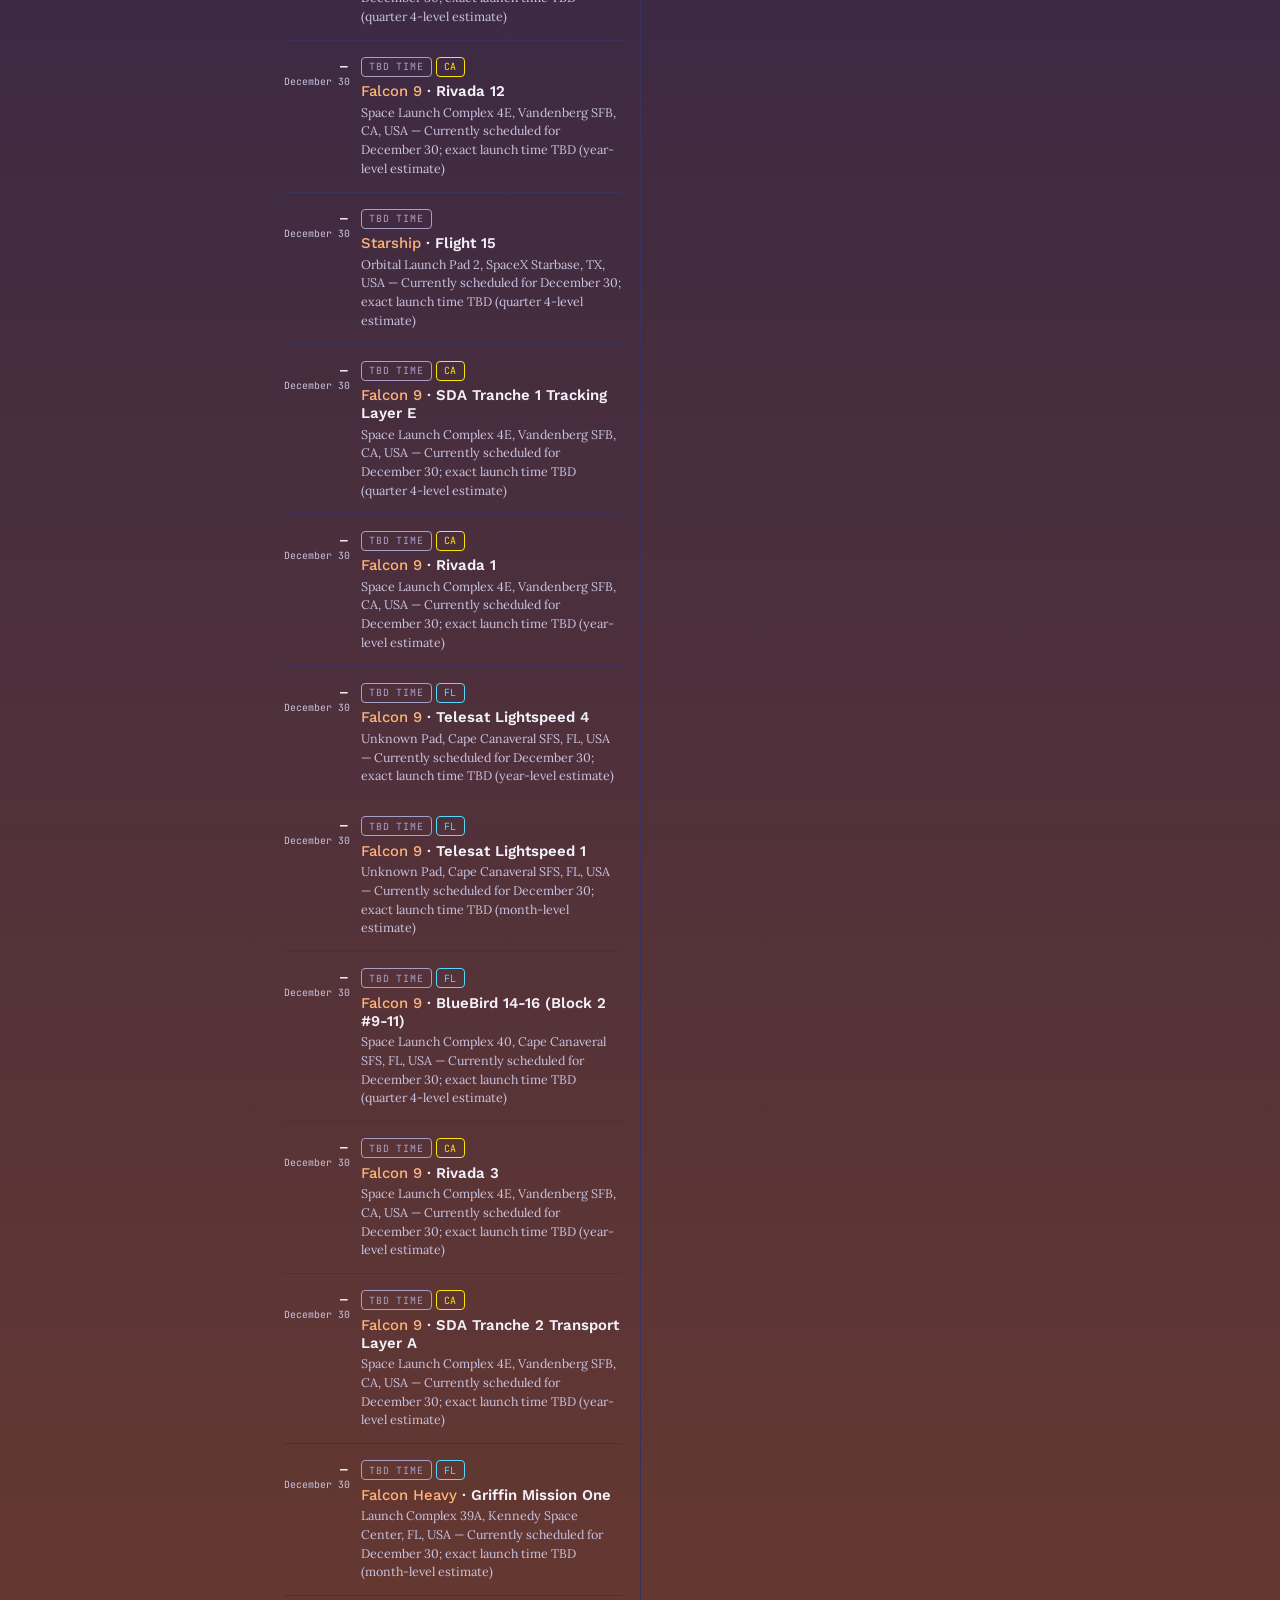
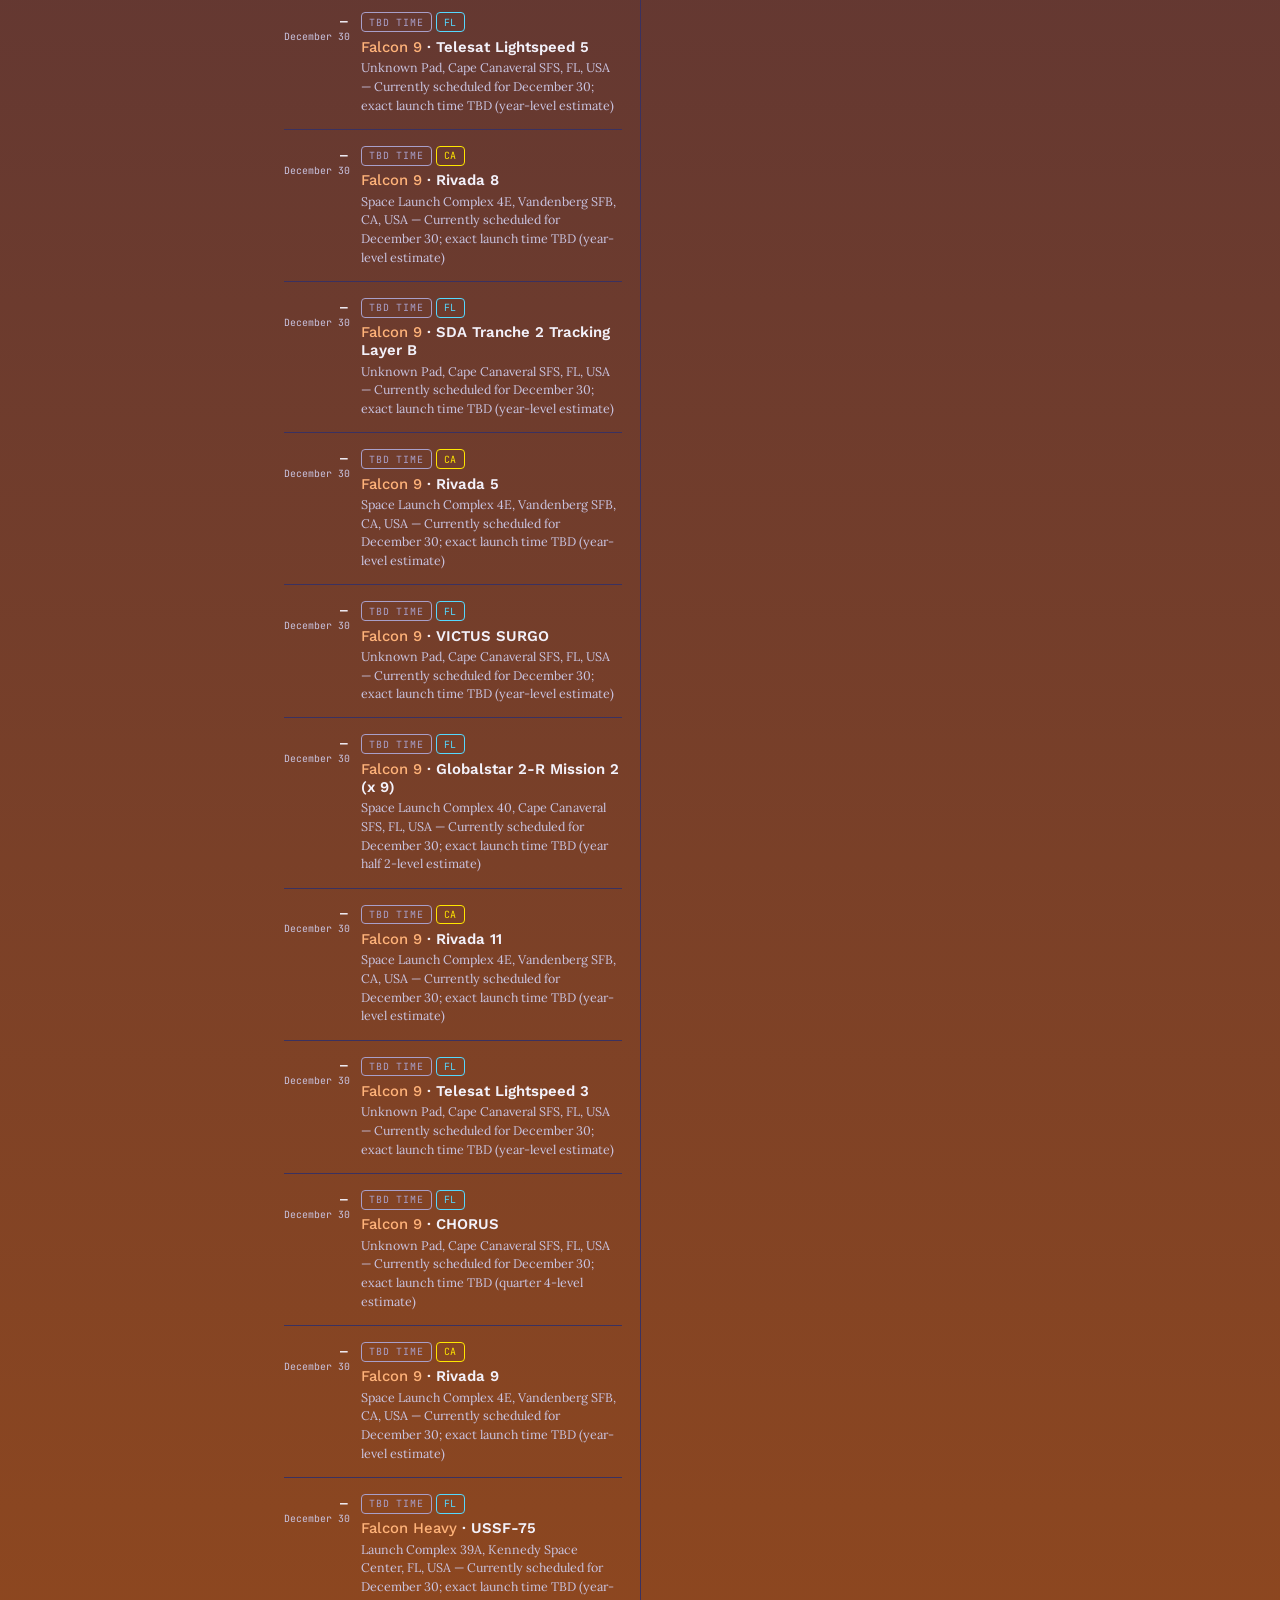
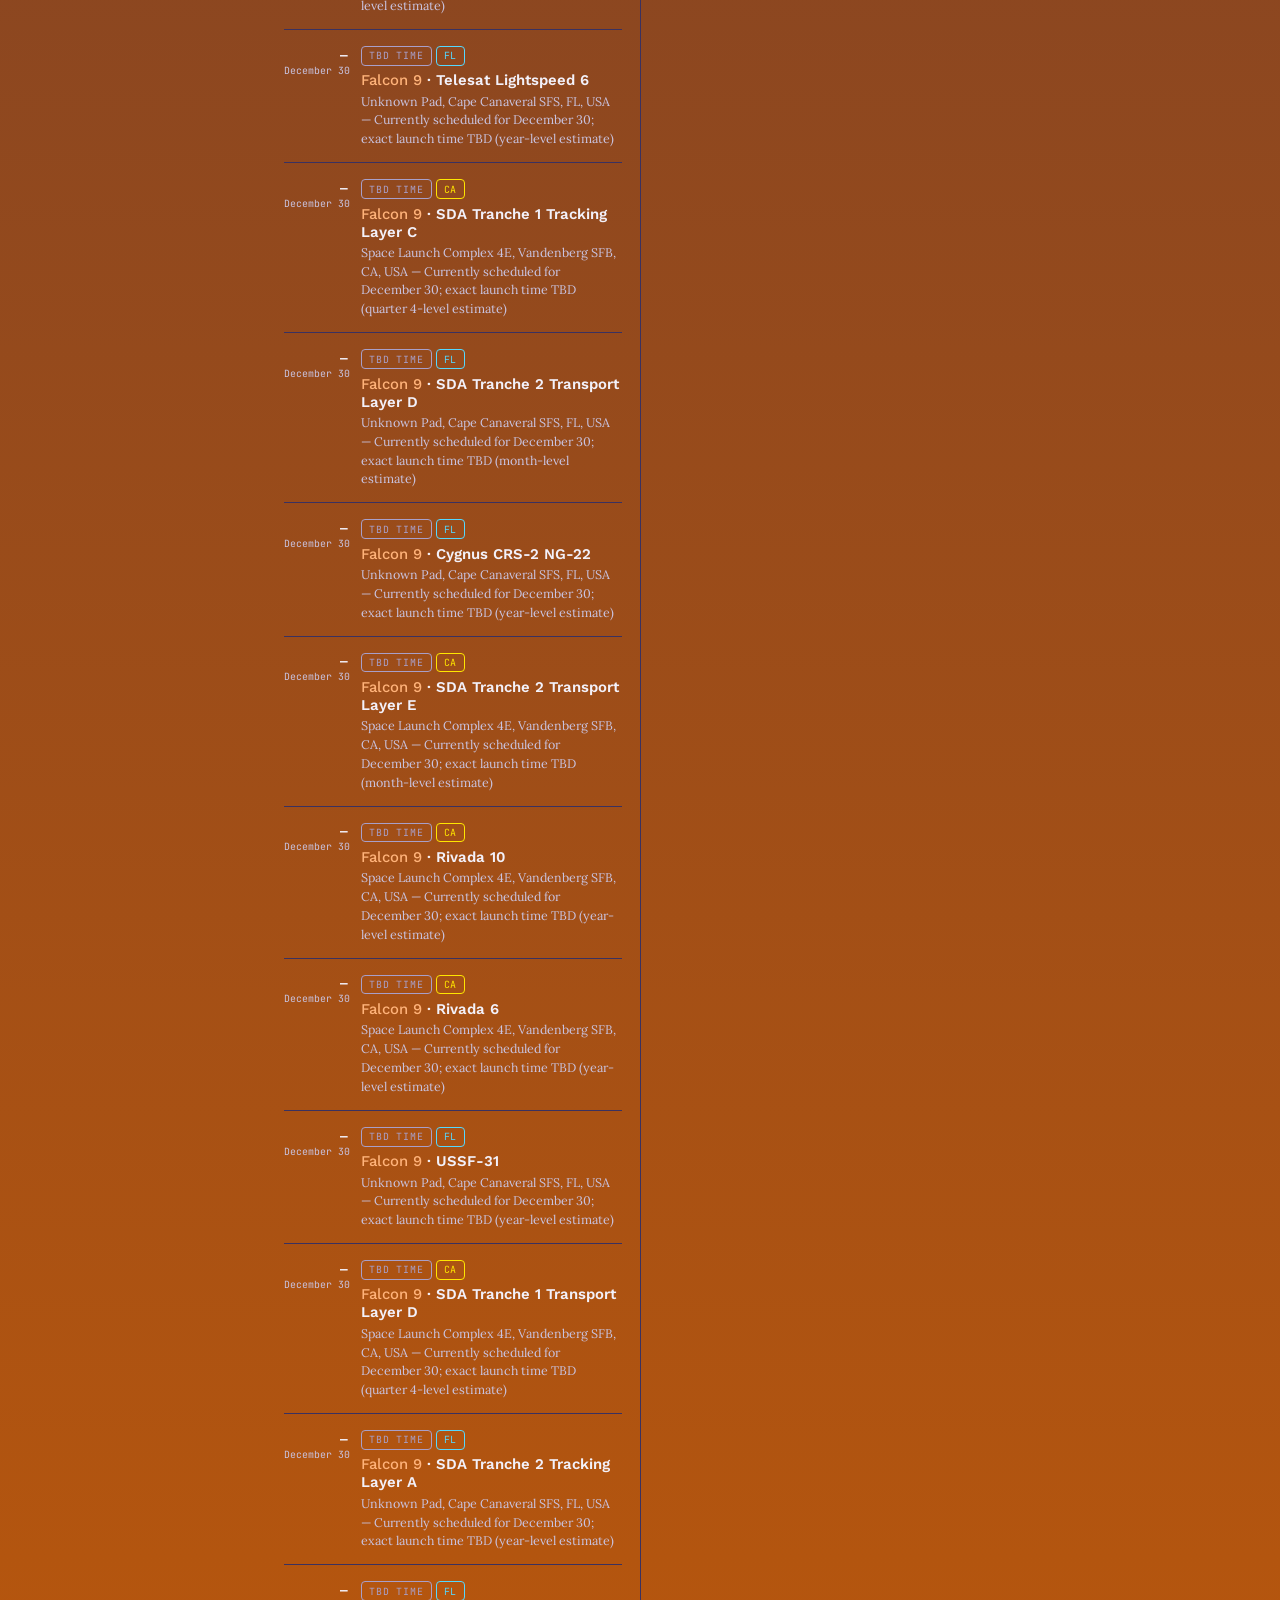
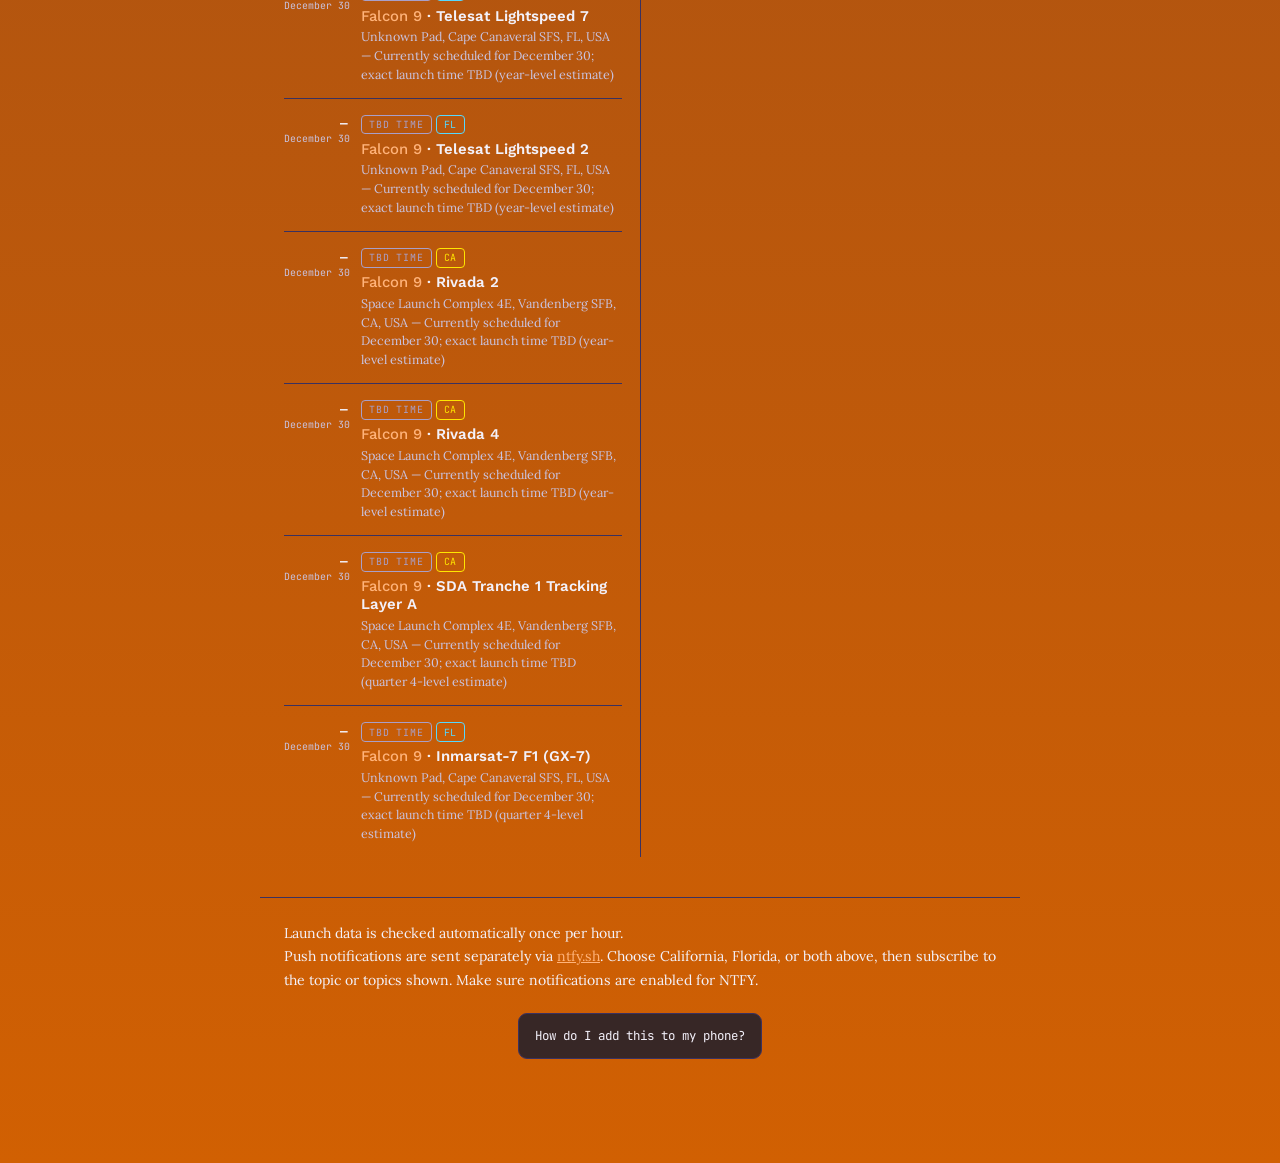
==== commit ccc2fd78: "Release v1.6.2 workflow reliability patch" ====
--- a/docs/index.html
+++ b/docs/index.html
@@ -36,7 +36,7 @@
 <div class="calendar-wrap"><div class="calendar-last-updated" id="calendarLastUpdated">Last updated: loading…</div><div class="calendar-card"><div class="calendar-title-row"><div class="section-title">Launch calendar</div><div class="calendar-nav" aria-label="Calendar month navigation"><button class="calendar-arrow" id="calendarPrev" type="button" aria-label="Previous month">&#8592;</button><button class="calendar-arrow" id="calendarNext" type="button" aria-label="Next month">&#8594;</button></div></div><div class="calendar-head"><div class="calendar-month" id="calendarMonth">Loading…</div><div class="calendar-today" id="calendarToday"></div></div><div class="calendar-grid" id="calendarGrid"></div><p class="calendar-legend"><span class="ca-text">Yellow X</span> = at least one tracked launch is currently scheduled or predicted for that date in California. <span class="fl-text">Light Blue X</span> = at least one tracked launch is currently scheduled or predicted for that date in Florida. The schedule can still move, and the Xs will move on a later refresh if it does.</p></div></div>
 <main><div class="section-title" id="upcomingTitle">Upcoming</div><div id="list"></div></main>
 <footer><div id="feed-meta">Loading schedule…</div><div>Push notifications are sent separately via <a href="https://ntfy.sh" target="_blank" rel="noopener">ntfy.sh</a>. Choose California, Florida, or both above, then subscribe to the topic or topics shown. Make sure notifications are enabled for NTFY.</div><div class="phone-help-wrap"><a class="phone-help-button" href="phone-setup.html">How do I add this to my phone?</a></div></footer>
-<div class="version-badge" id="versionBadge" tabindex="0" role="button" aria-label="Open changelog">v1.6.0</div>
+<div class="version-badge" id="versionBadge" tabindex="0" role="button" aria-label="Open changelog">v1.6.2</div>
 <script>
 const FEED_URL='launches.json';
 const BASE_TOPIC='CoolRockets';
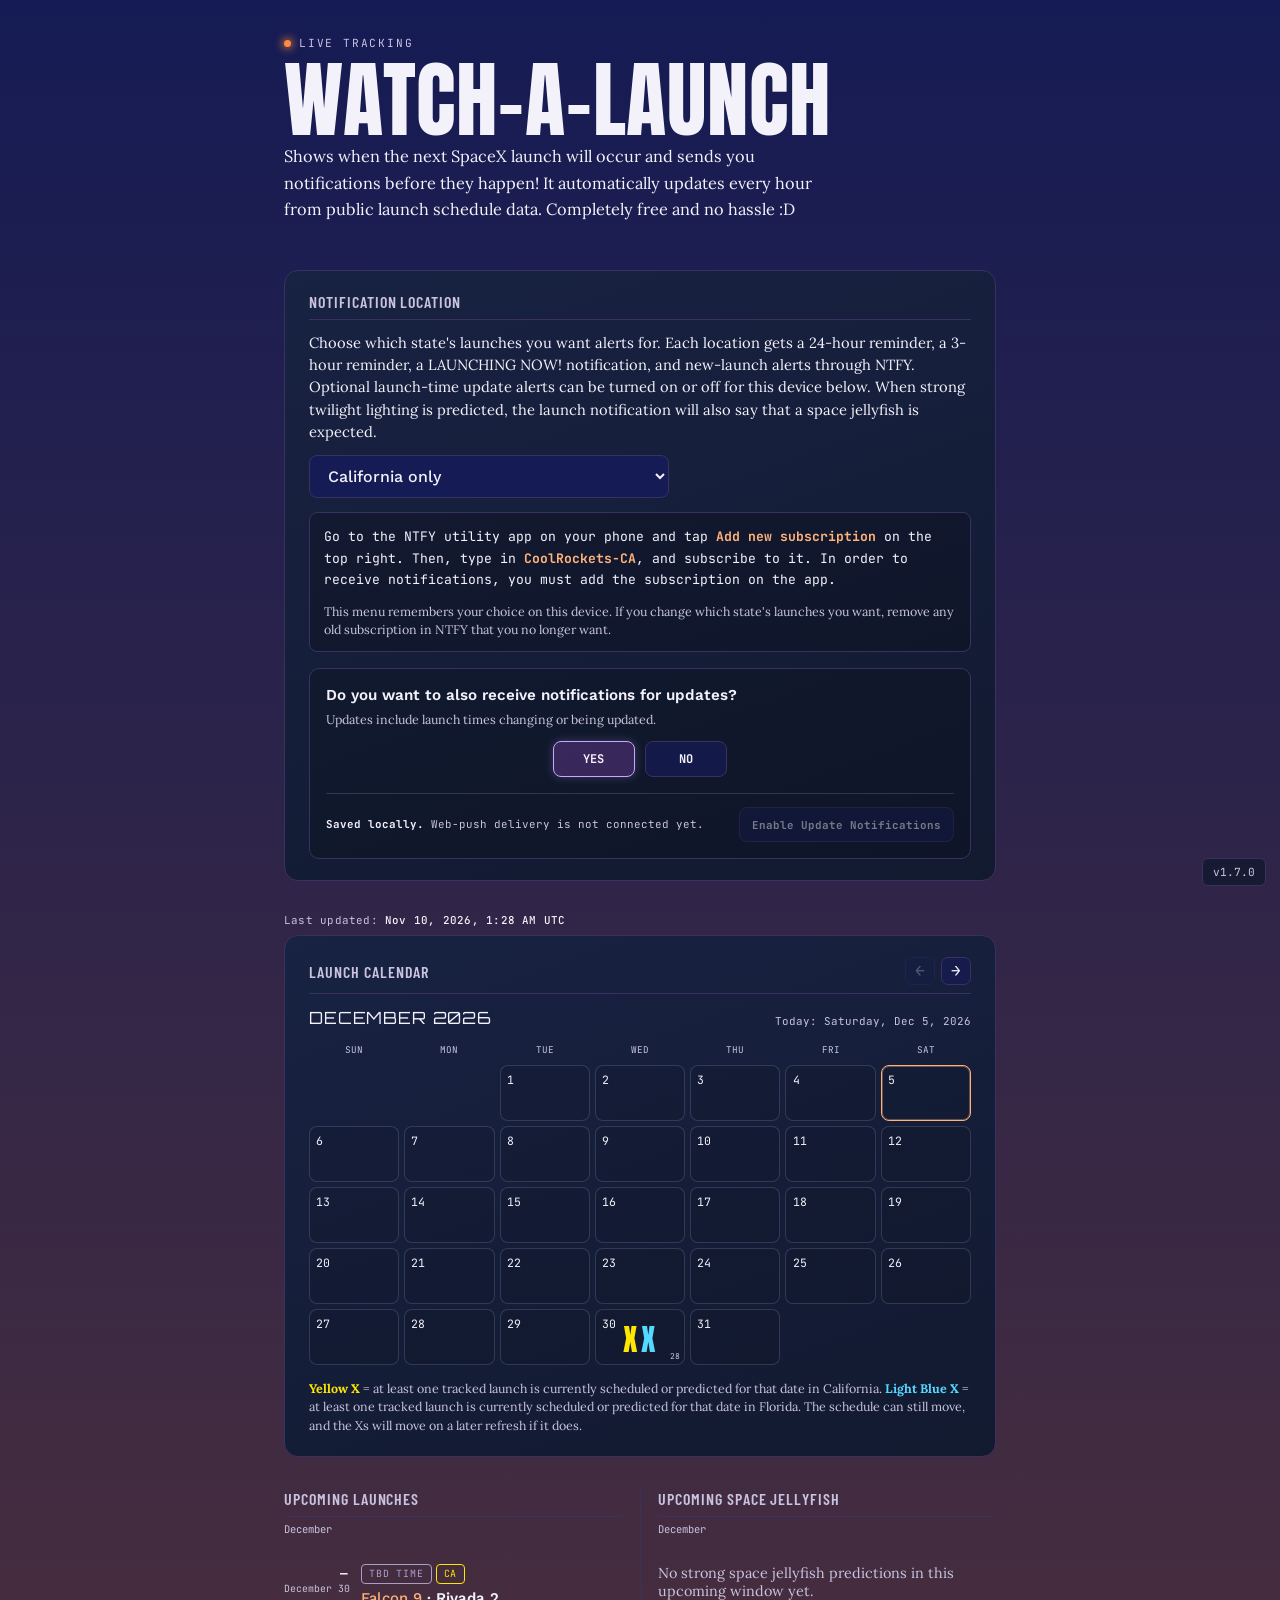
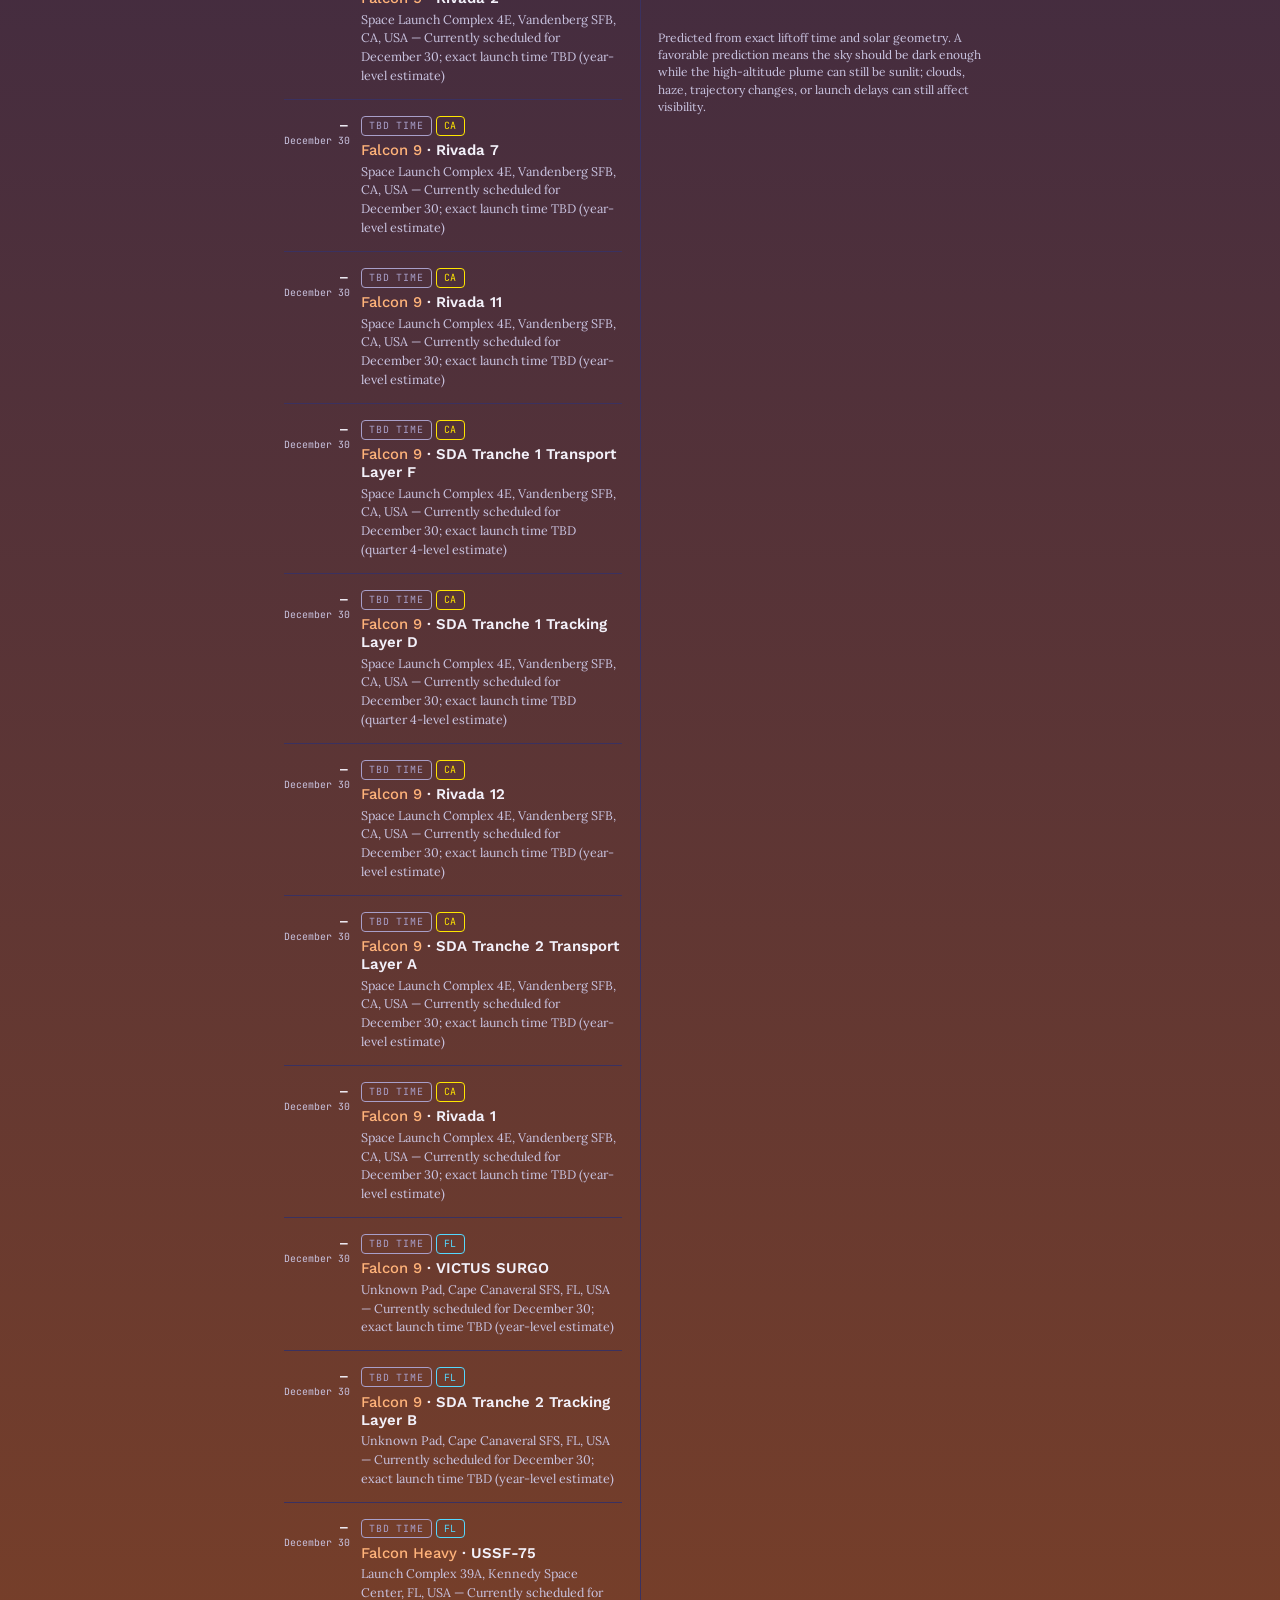
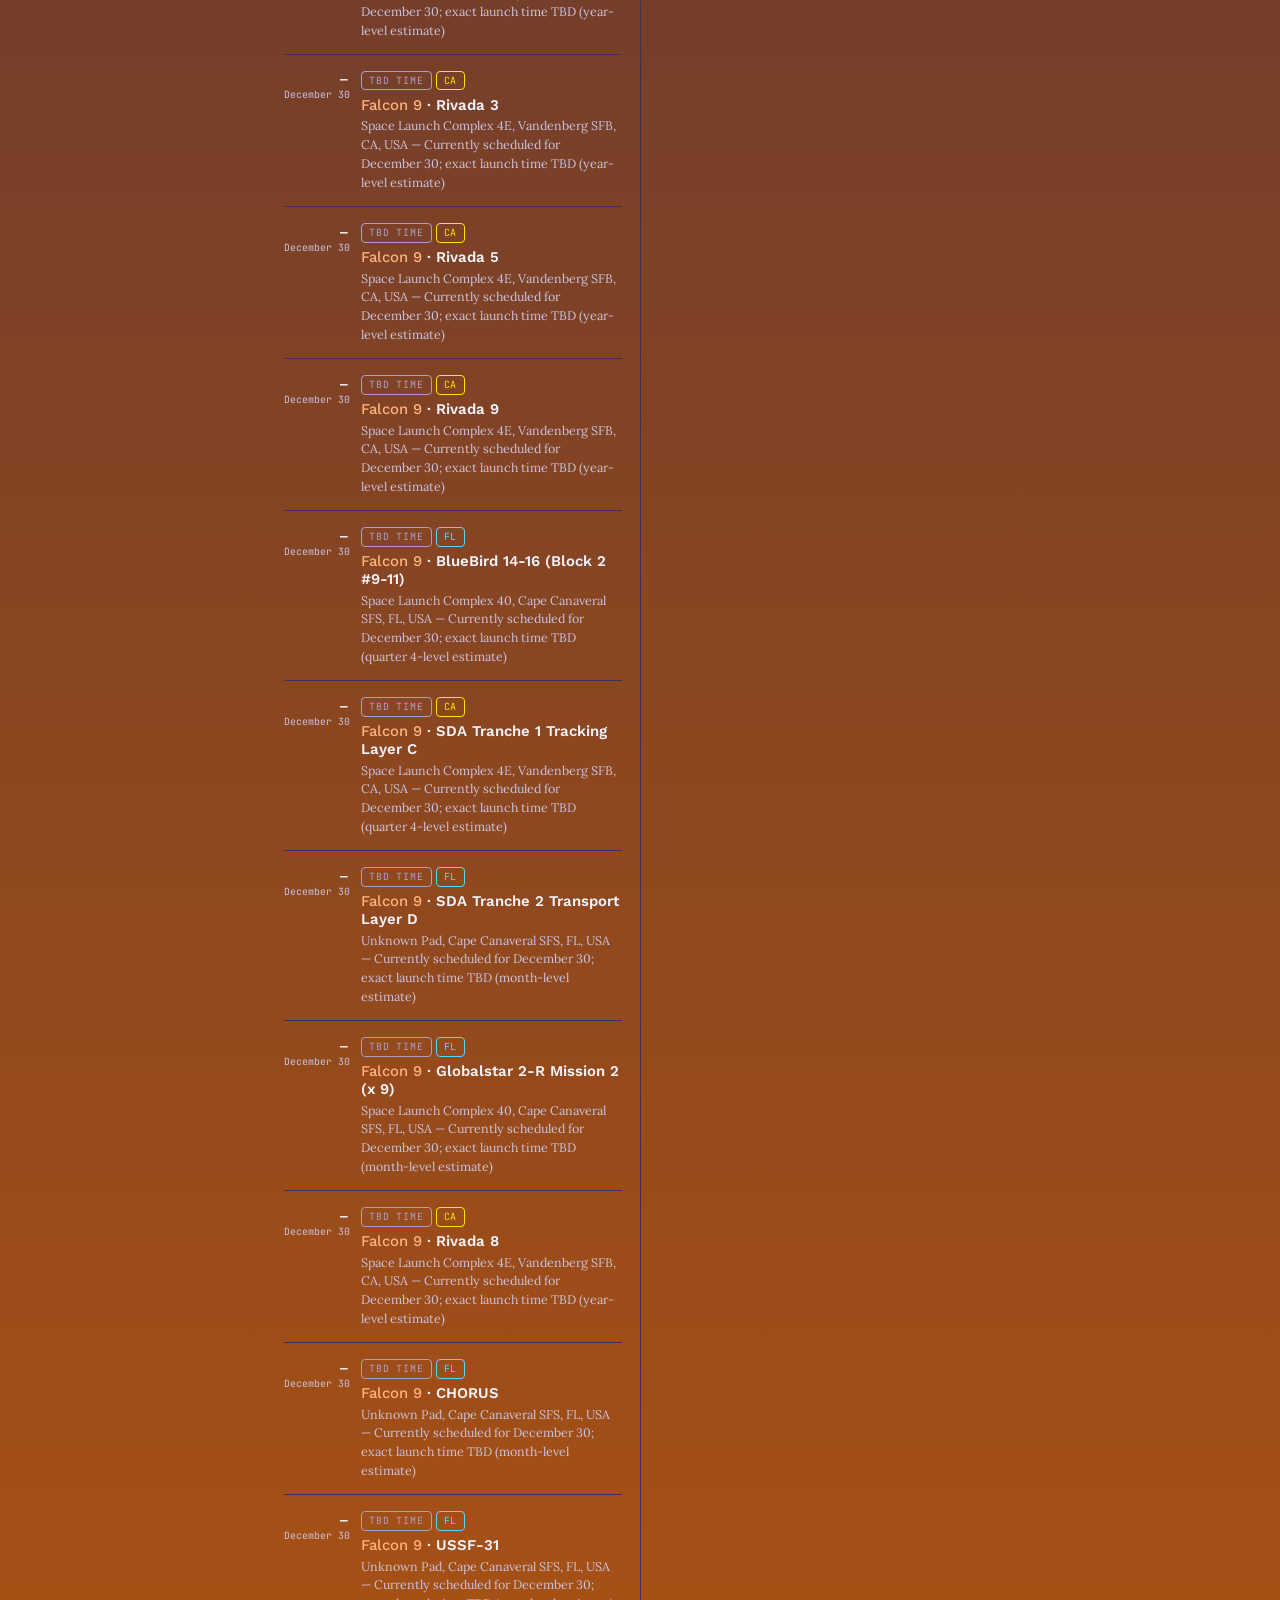
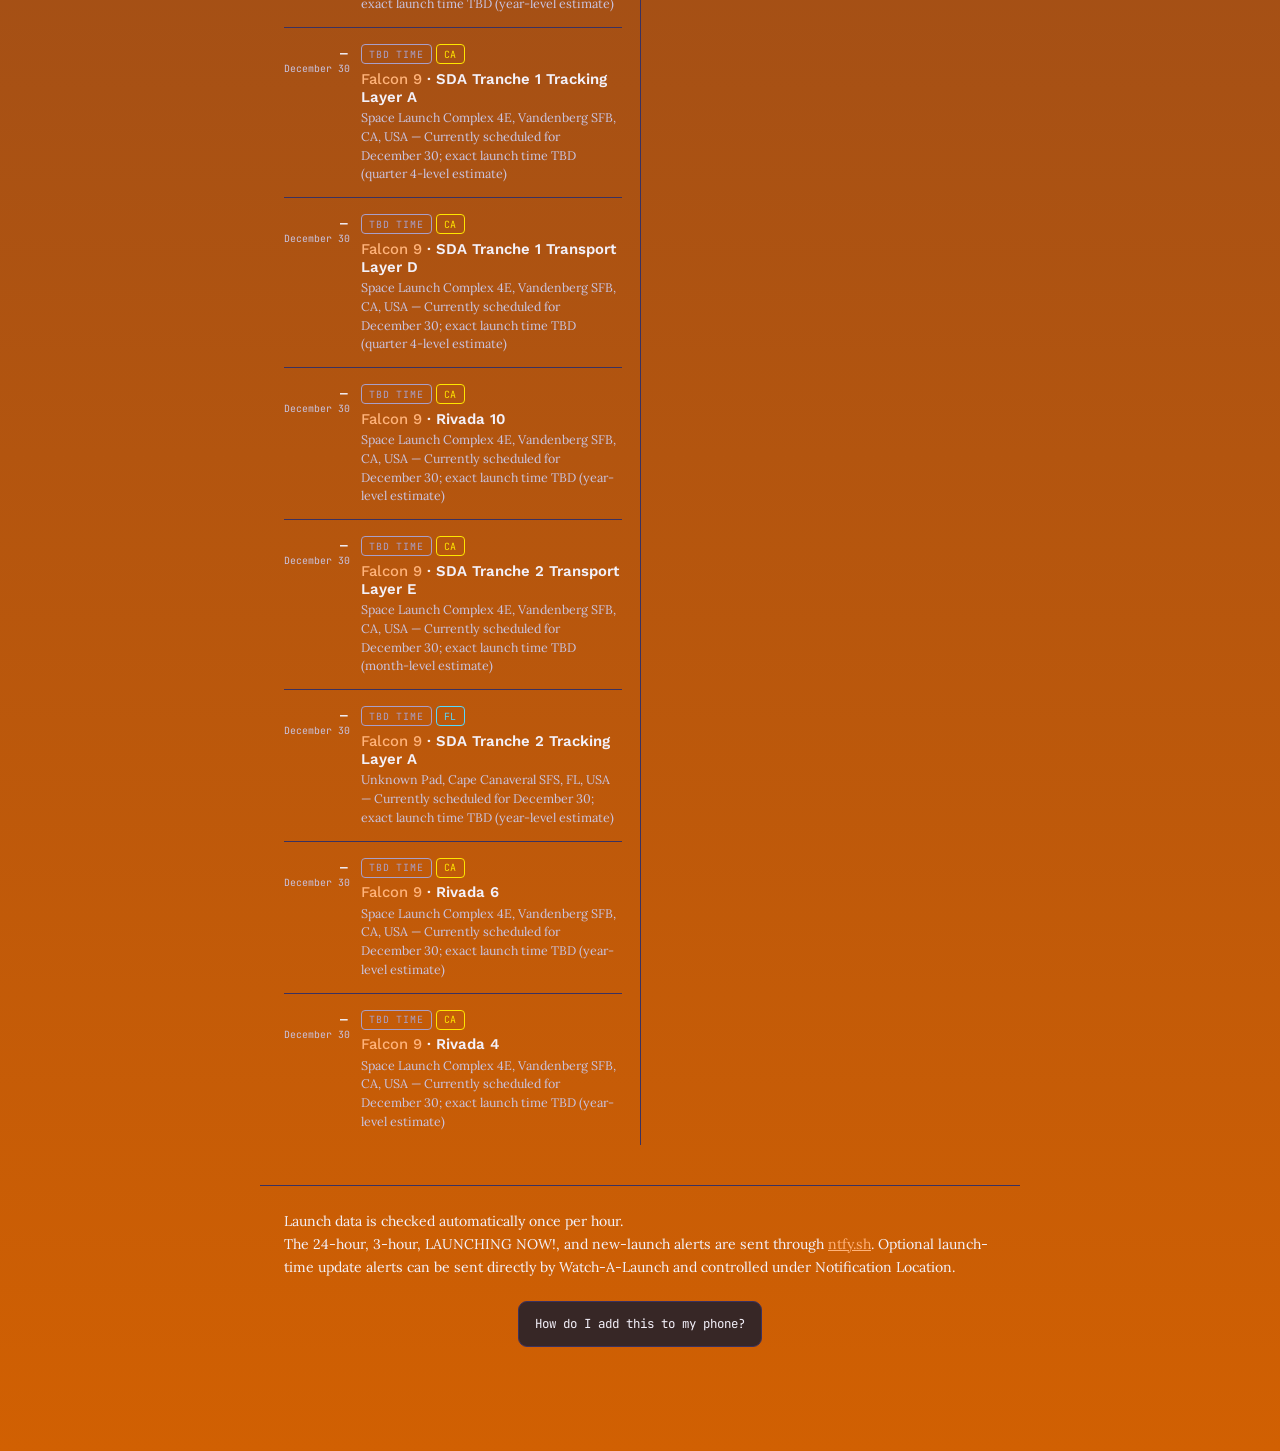
==== commit b32de412: "Build reversible v1.7.0 update notification preferences" ====
--- a/docs/index.html
+++ b/docs/index.html
@@ -6,6 +6,9 @@
 <title>Watch-A-Launch</title>
 <meta name="description" content="Track upcoming SpaceX launches and get California or Florida launch notifications.">
 <meta name="theme-color" content="#151B54">
+<meta http-equiv="Cache-Control" content="no-cache, no-store, must-revalidate">
+<meta http-equiv="Pragma" content="no-cache">
+<meta http-equiv="Expires" content="0">
 <link rel="manifest" href="manifest.json">
 <link rel="icon" href="launch-photo.png" type="image/png">
 <link rel="apple-touch-icon" href="launch-photo.png">
@@ -32,11 +35,11 @@
 <div class="stars" aria-hidden="true"></div>
 <header><div class="eyebrow">Live tracking</div><h1 class="app-title">Watch-A-Launch</h1><h2 class="liftoff-subtitle">Next Liftoff</h2><p class="sub">Shows when the next SpaceX launch will occur and sends you notifications before they happen! It automatically updates every hour from public launch schedule data. Completely free and no hassle :D</p></header>
 <div class="hero" id="hero"></div>
-<div class="prefs"><div class="prefs-card"><div class="section-title">Notification location</div><p class="prefs-help">Choose which state's launches you want alerts for. Each location gets a 24-hour reminder, a 3-hour reminder, a LAUNCHING NOW! notification, and a new alert if a launch within the next month changes time.</p><select class="location-select" id="locationSelect" aria-label="Choose launch notification state"><option value="CA">California only</option><option value="FL">Florida only</option><option value="BOTH">California + Florida</option></select><div class="prefs-result" id="prefsResult"></div></div></div>
+<div class="prefs"><div class="prefs-card"><div class="section-title">Notification location</div><p class="prefs-help">Choose which state's launches you want alerts for. Each location gets a 24-hour reminder, a 3-hour reminder, a LAUNCHING NOW! notification, and new-launch alerts through NTFY. Optional launch-time update alerts can be turned on or off for this device below.</p><select class="location-select" id="locationSelect" aria-label="Choose launch notification state"><option value="CA">California only</option><option value="FL">Florida only</option><option value="BOTH">California + Florida</option></select><div class="prefs-result" id="prefsResult"></div></div></div>
 <div class="calendar-wrap"><div class="calendar-last-updated" id="calendarLastUpdated">Last updated: loading…</div><div class="calendar-card"><div class="calendar-title-row"><div class="section-title">Launch calendar</div><div class="calendar-nav" aria-label="Calendar month navigation"><button class="calendar-arrow" id="calendarPrev" type="button" aria-label="Previous month">&#8592;</button><button class="calendar-arrow" id="calendarNext" type="button" aria-label="Next month">&#8594;</button></div></div><div class="calendar-head"><div class="calendar-month" id="calendarMonth">Loading…</div><div class="calendar-today" id="calendarToday"></div></div><div class="calendar-grid" id="calendarGrid"></div><p class="calendar-legend"><span class="ca-text">Yellow X</span> = at least one tracked launch is currently scheduled or predicted for that date in California. <span class="fl-text">Light Blue X</span> = at least one tracked launch is currently scheduled or predicted for that date in Florida. The schedule can still move, and the Xs will move on a later refresh if it does.</p></div></div>
 <main><div class="section-title" id="upcomingTitle">Upcoming</div><div id="list"></div></main>
-<footer><div id="feed-meta">Loading schedule…</div><div>Push notifications are sent separately via <a href="https://ntfy.sh" target="_blank" rel="noopener">ntfy.sh</a>. Choose California, Florida, or both above, then subscribe to the topic or topics shown. Make sure notifications are enabled for NTFY.</div><div class="phone-help-wrap"><a class="phone-help-button" href="phone-setup.html">How do I add this to my phone?</a></div></footer>
-<div class="version-badge" id="versionBadge" tabindex="0" role="button" aria-label="Open changelog">v1.6.2</div>
+<footer><div id="feed-meta">Loading schedule…</div><div>The 24-hour, 3-hour, LAUNCHING NOW!, and new-launch alerts are sent through <a href="https://ntfy.sh" target="_blank" rel="noopener">ntfy.sh</a>. Optional launch-time update alerts can be sent directly by Watch-A-Launch and controlled under Notification Location.</div><div class="phone-help-wrap"><a class="phone-help-button" href="phone-setup.html">How do I add this to my phone?</a></div></footer>
+<div class="version-badge" id="versionBadge" tabindex="0" role="button" aria-label="Open changelog">v1.7.0</div>
 <script>
 const FEED_URL='launches.json';
 const BASE_TOPIC='CoolRockets';
@@ -102,6 +105,6 @@
 setInterval(loadFeed,60*60*1000);
 if('serviceWorker' in navigator){window.addEventListener('load',()=>{navigator.serviceWorker.register('sw.js').catch(()=>{});});}
 </script>
-<script src="v1.5.0-jellyfish.js"></script>
+<script src="v1.7.0-app.js?v=1.7.0"></script>
 </body>
 </html>
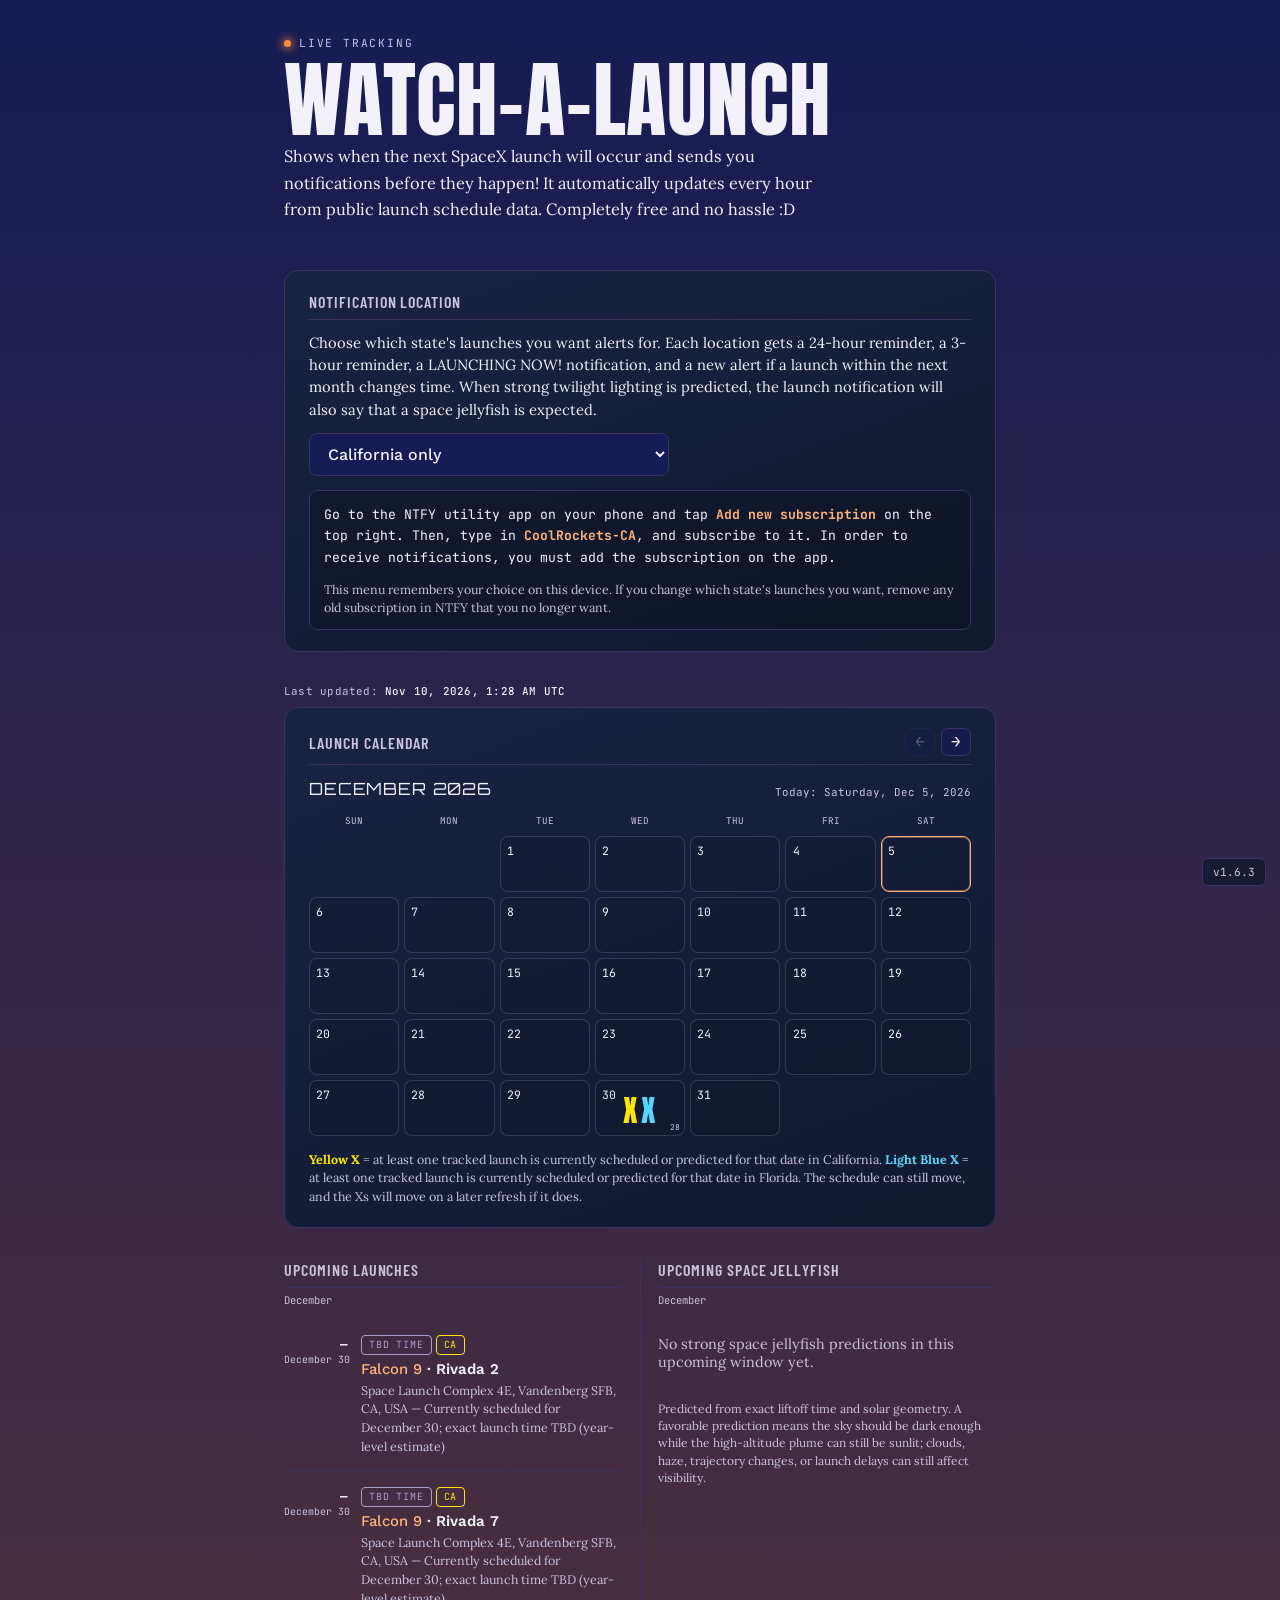
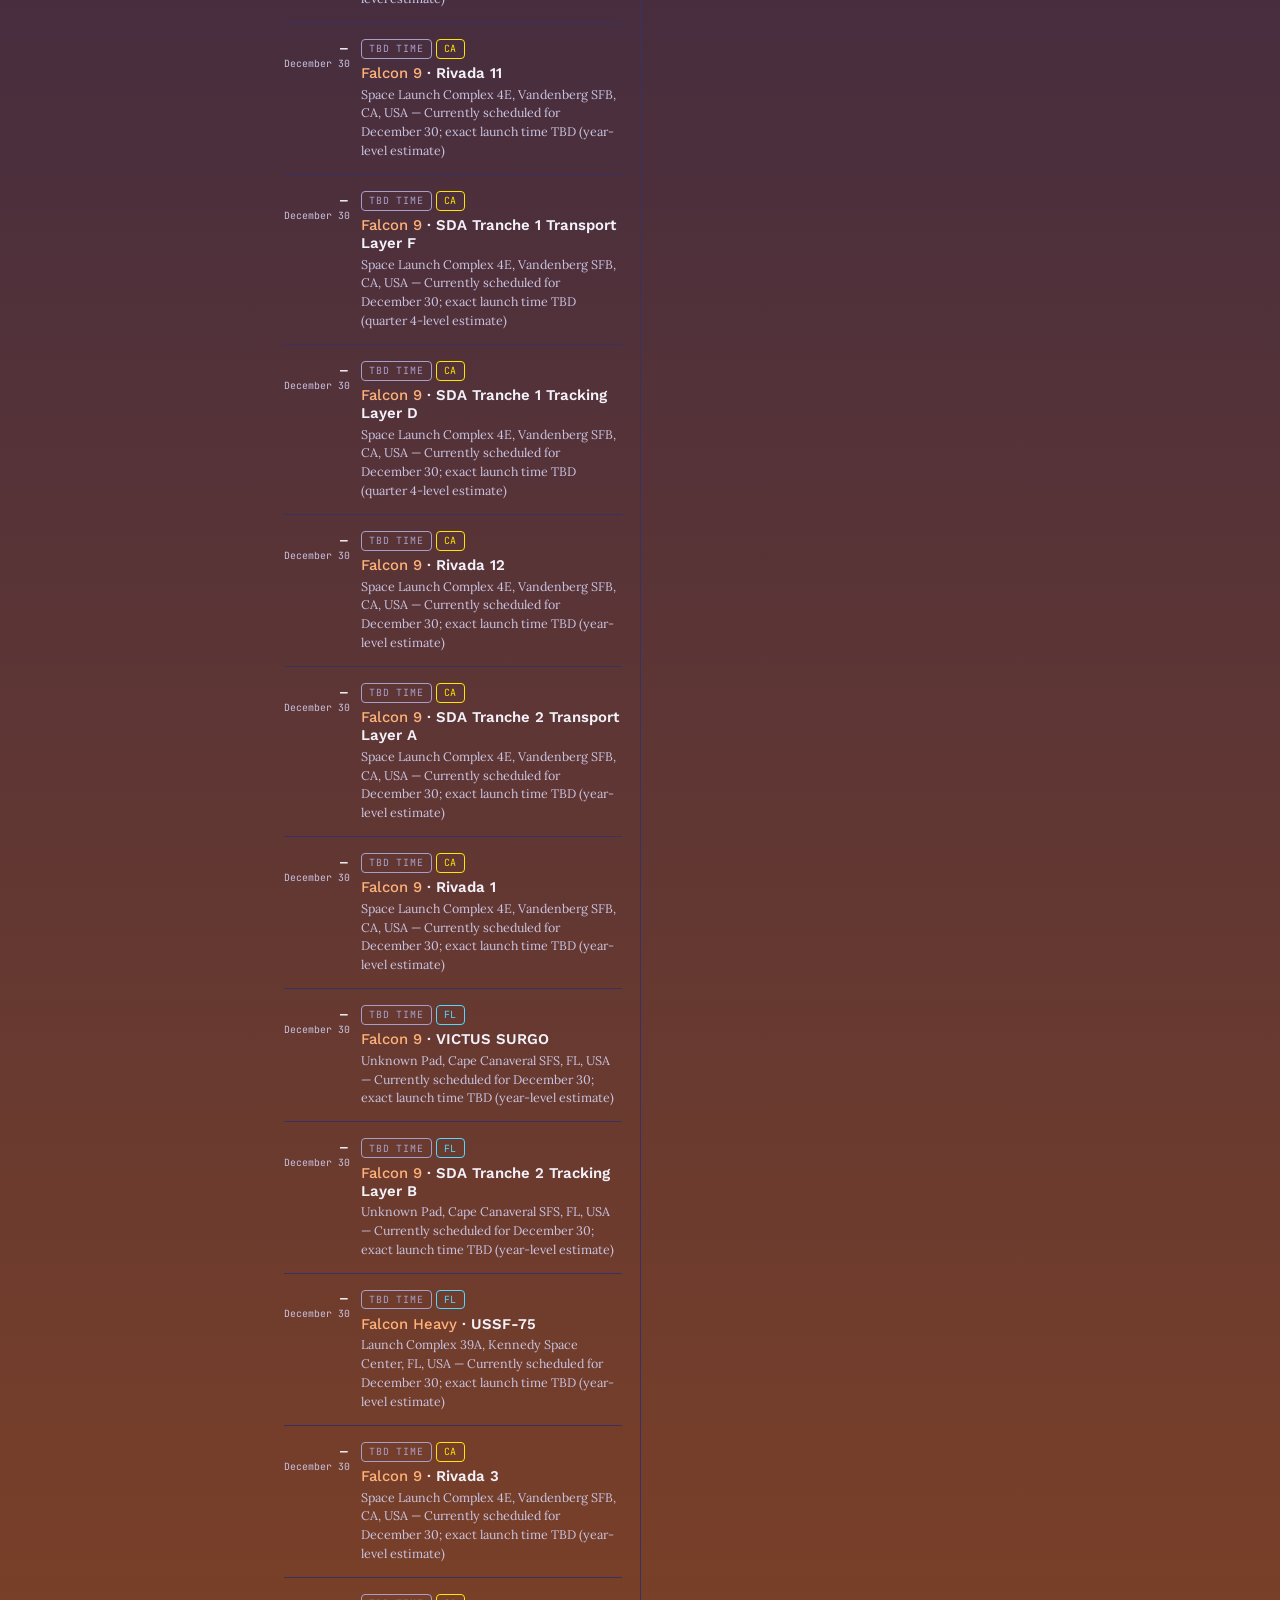
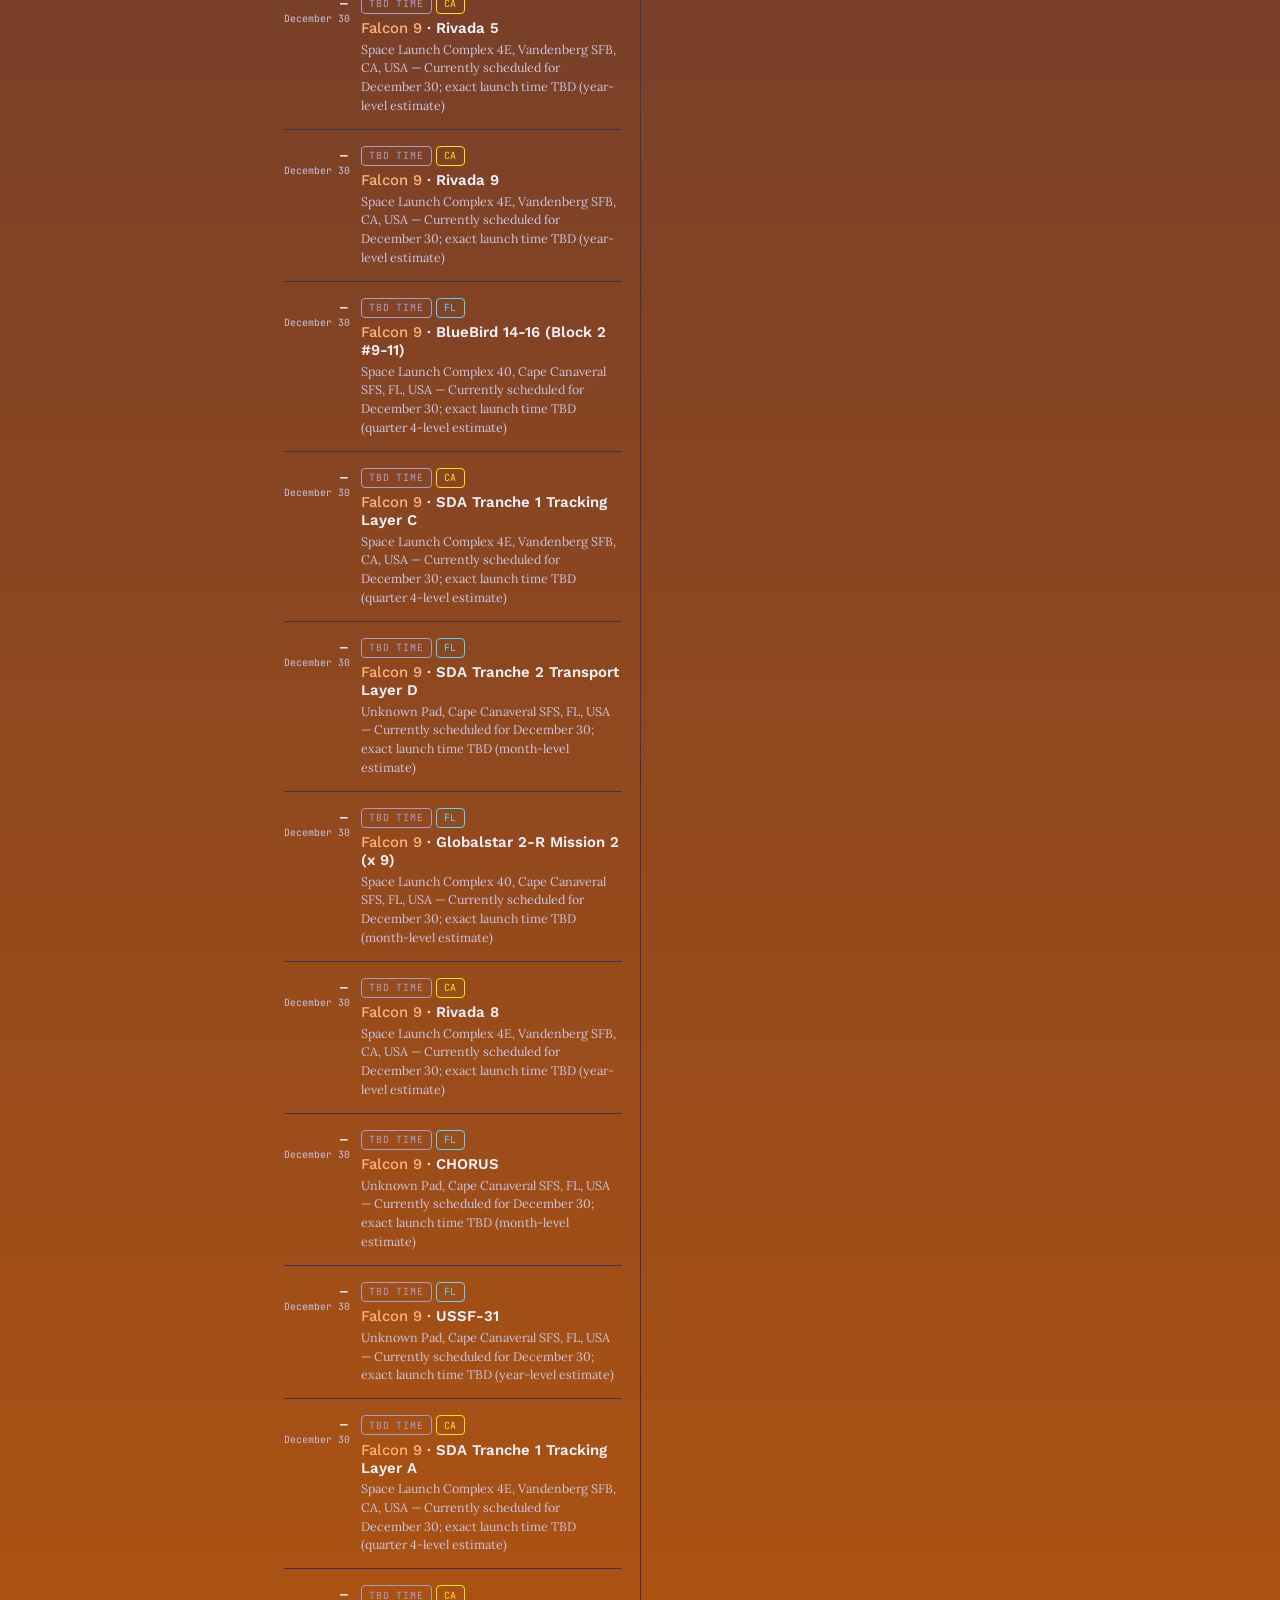
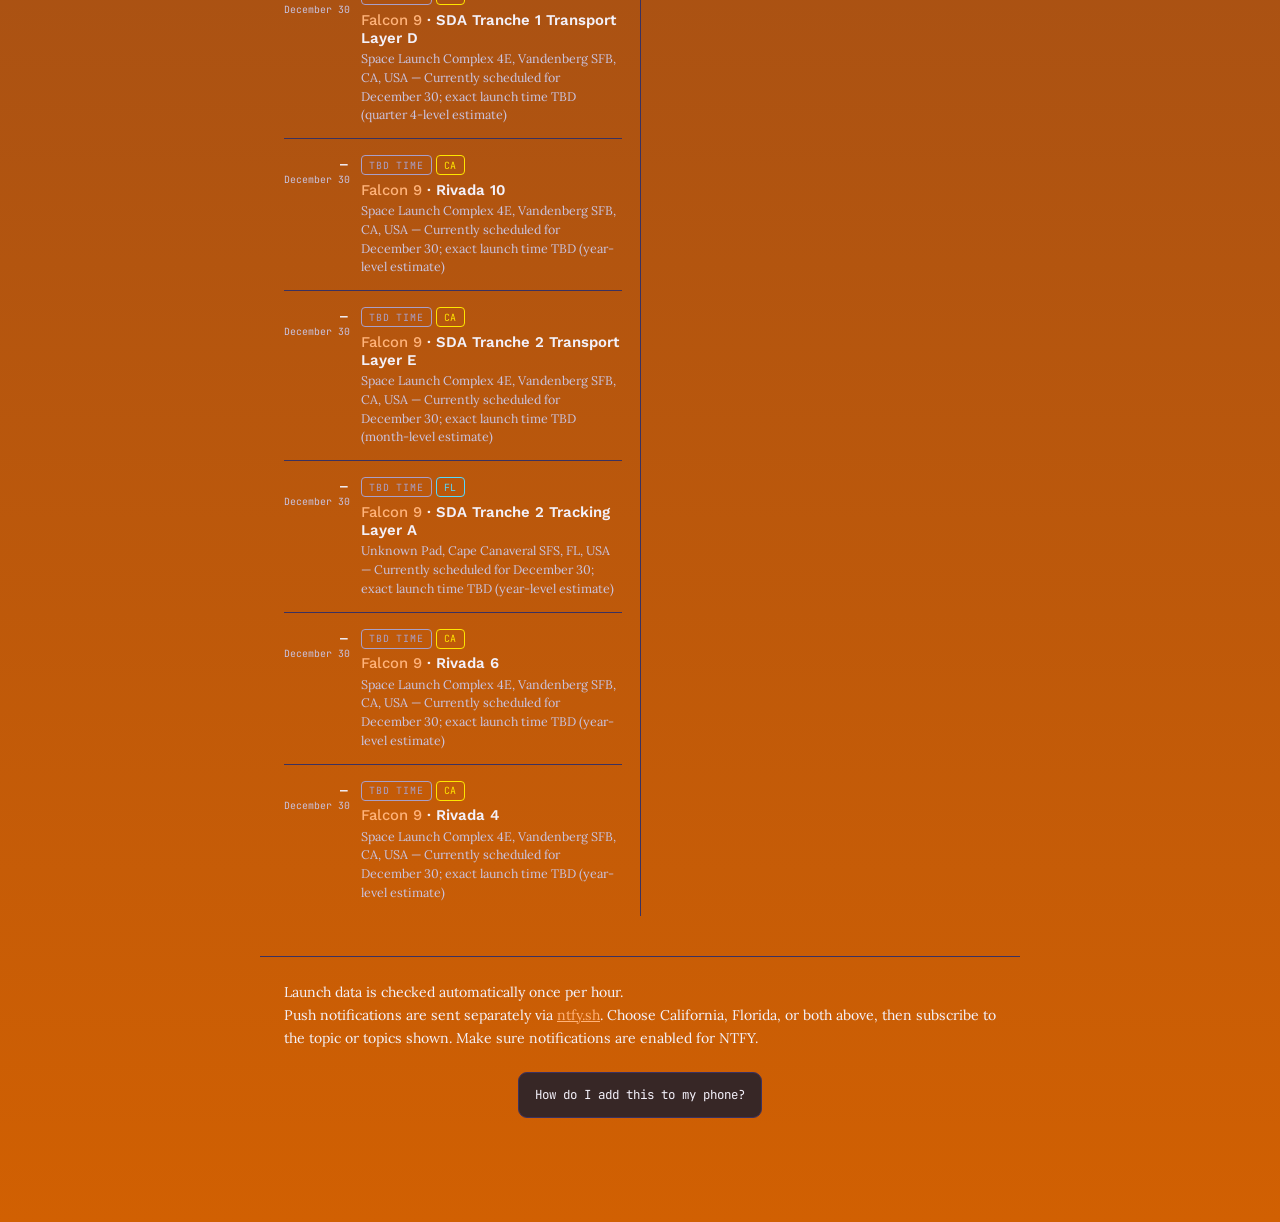
==== commit fdc8a68c: "Release v1.6.3 remove launch time added notifications" ====
--- a/docs/index.html
+++ b/docs/index.html
@@ -35,11 +35,11 @@
 <div class="stars" aria-hidden="true"></div>
 <header><div class="eyebrow">Live tracking</div><h1 class="app-title">Watch-A-Launch</h1><h2 class="liftoff-subtitle">Next Liftoff</h2><p class="sub">Shows when the next SpaceX launch will occur and sends you notifications before they happen! It automatically updates every hour from public launch schedule data. Completely free and no hassle :D</p></header>
 <div class="hero" id="hero"></div>
-<div class="prefs"><div class="prefs-card"><div class="section-title">Notification location</div><p class="prefs-help">Choose which state's launches you want alerts for. Each location gets a 24-hour reminder, a 3-hour reminder, a LAUNCHING NOW! notification, and new-launch alerts through NTFY. Optional launch-time update alerts can be turned on or off for this device below.</p><select class="location-select" id="locationSelect" aria-label="Choose launch notification state"><option value="CA">California only</option><option value="FL">Florida only</option><option value="BOTH">California + Florida</option></select><div class="prefs-result" id="prefsResult"></div></div></div>
+<div class="prefs"><div class="prefs-card"><div class="section-title">Notification location</div><p class="prefs-help">Choose which state's launches you want alerts for. Each location gets a 24-hour reminder, a 3-hour reminder, a LAUNCHING NOW! notification, and a new alert if a launch within the next month changes time.</p><select class="location-select" id="locationSelect" aria-label="Choose launch notification state"><option value="CA">California only</option><option value="FL">Florida only</option><option value="BOTH">California + Florida</option></select><div class="prefs-result" id="prefsResult"></div></div></div>
 <div class="calendar-wrap"><div class="calendar-last-updated" id="calendarLastUpdated">Last updated: loading…</div><div class="calendar-card"><div class="calendar-title-row"><div class="section-title">Launch calendar</div><div class="calendar-nav" aria-label="Calendar month navigation"><button class="calendar-arrow" id="calendarPrev" type="button" aria-label="Previous month">&#8592;</button><button class="calendar-arrow" id="calendarNext" type="button" aria-label="Next month">&#8594;</button></div></div><div class="calendar-head"><div class="calendar-month" id="calendarMonth">Loading…</div><div class="calendar-today" id="calendarToday"></div></div><div class="calendar-grid" id="calendarGrid"></div><p class="calendar-legend"><span class="ca-text">Yellow X</span> = at least one tracked launch is currently scheduled or predicted for that date in California. <span class="fl-text">Light Blue X</span> = at least one tracked launch is currently scheduled or predicted for that date in Florida. The schedule can still move, and the Xs will move on a later refresh if it does.</p></div></div>
 <main><div class="section-title" id="upcomingTitle">Upcoming</div><div id="list"></div></main>
-<footer><div id="feed-meta">Loading schedule…</div><div>The 24-hour, 3-hour, LAUNCHING NOW!, and new-launch alerts are sent through <a href="https://ntfy.sh" target="_blank" rel="noopener">ntfy.sh</a>. Optional launch-time update alerts can be sent directly by Watch-A-Launch and controlled under Notification Location.</div><div class="phone-help-wrap"><a class="phone-help-button" href="phone-setup.html">How do I add this to my phone?</a></div></footer>
-<div class="version-badge" id="versionBadge" tabindex="0" role="button" aria-label="Open changelog">v1.7.0</div>
+<footer><div id="feed-meta">Loading schedule…</div><div>Push notifications are sent separately via <a href="https://ntfy.sh" target="_blank" rel="noopener">ntfy.sh</a>. Choose California, Florida, or both above, then subscribe to the topic or topics shown. Make sure notifications are enabled for NTFY.</div><div class="phone-help-wrap"><a class="phone-help-button" href="phone-setup.html">How do I add this to my phone?</a></div></footer>
+<div class="version-badge" id="versionBadge" tabindex="0" role="button" aria-label="Open changelog">v1.6.3</div>
 <script>
 const FEED_URL='launches.json';
 const BASE_TOPIC='CoolRockets';
@@ -105,6 +105,6 @@
 setInterval(loadFeed,60*60*1000);
 if('serviceWorker' in navigator){window.addEventListener('load',()=>{navigator.serviceWorker.register('sw.js').catch(()=>{});});}
 </script>
-<script src="v1.7.0-app.js?v=1.7.0"></script>
+<script src="v1.6.3-app.js?v=1.6.3"></script>
 </body>
 </html>
